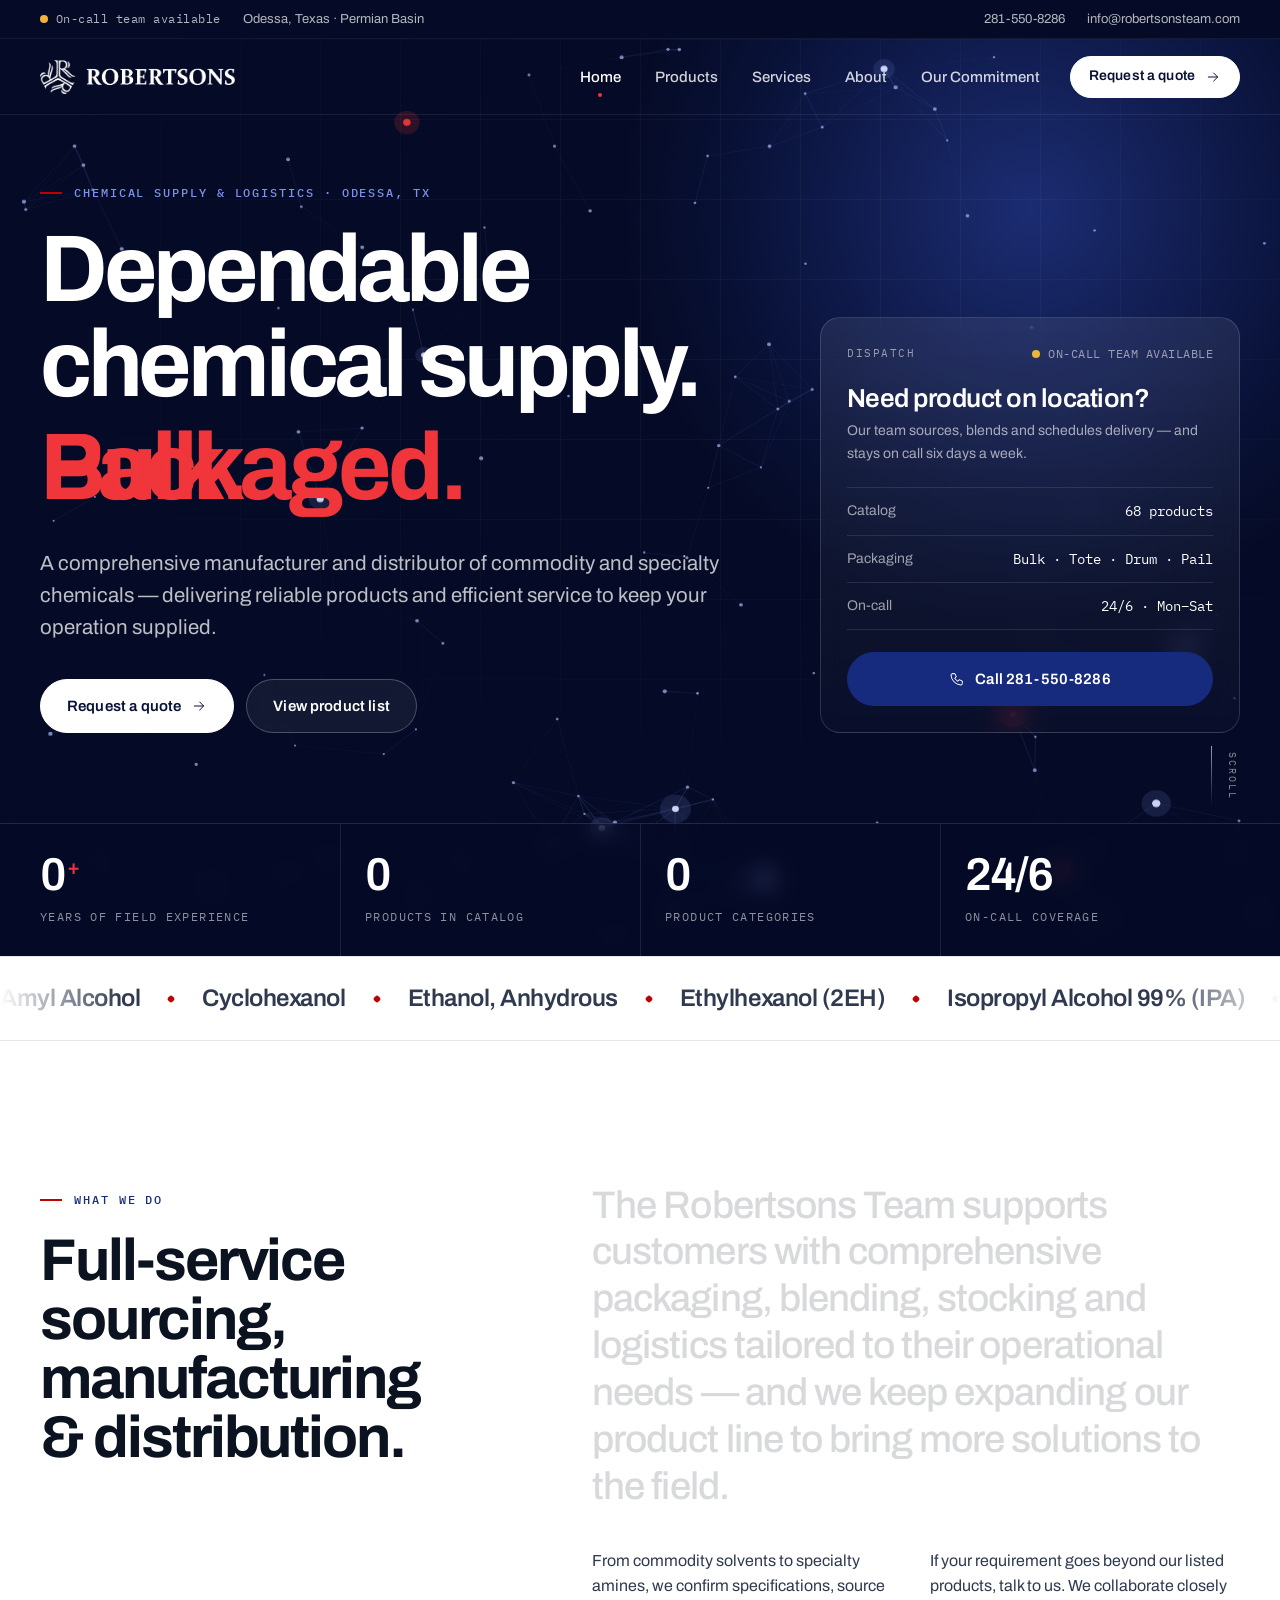
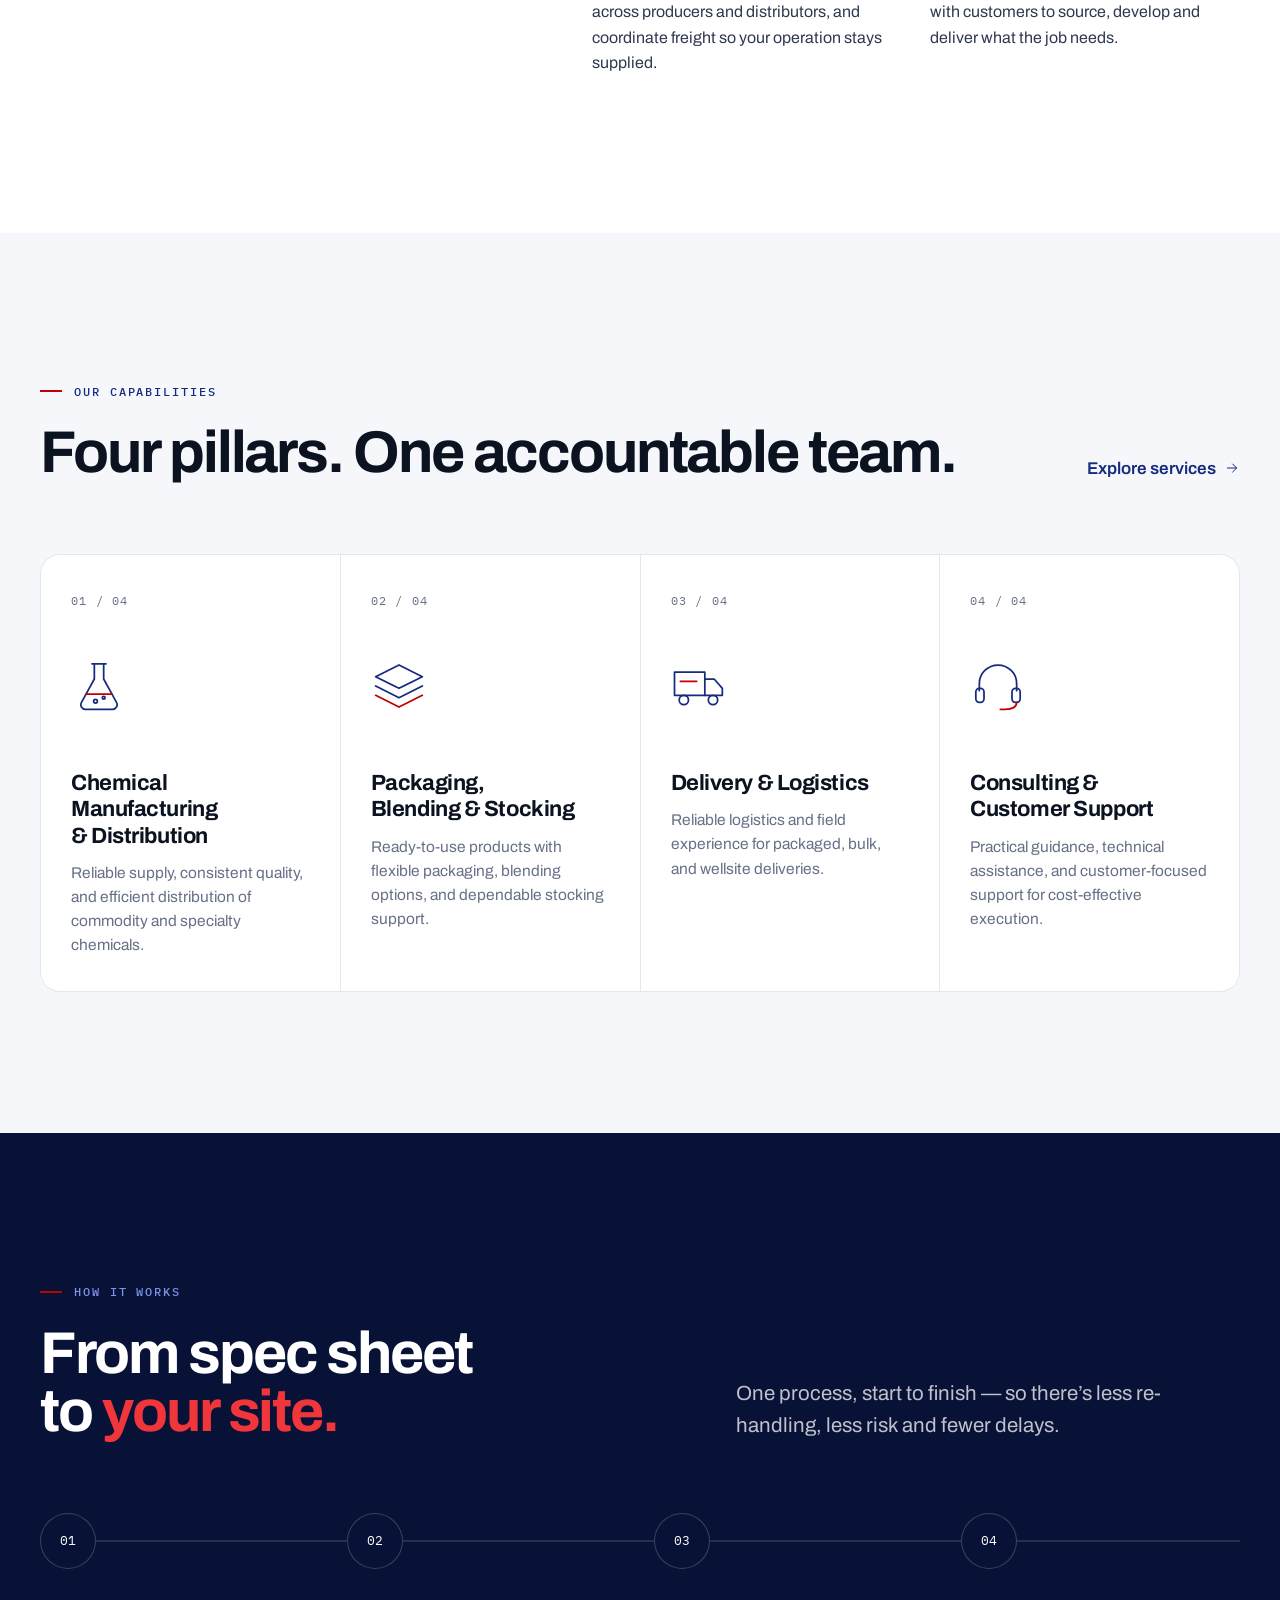
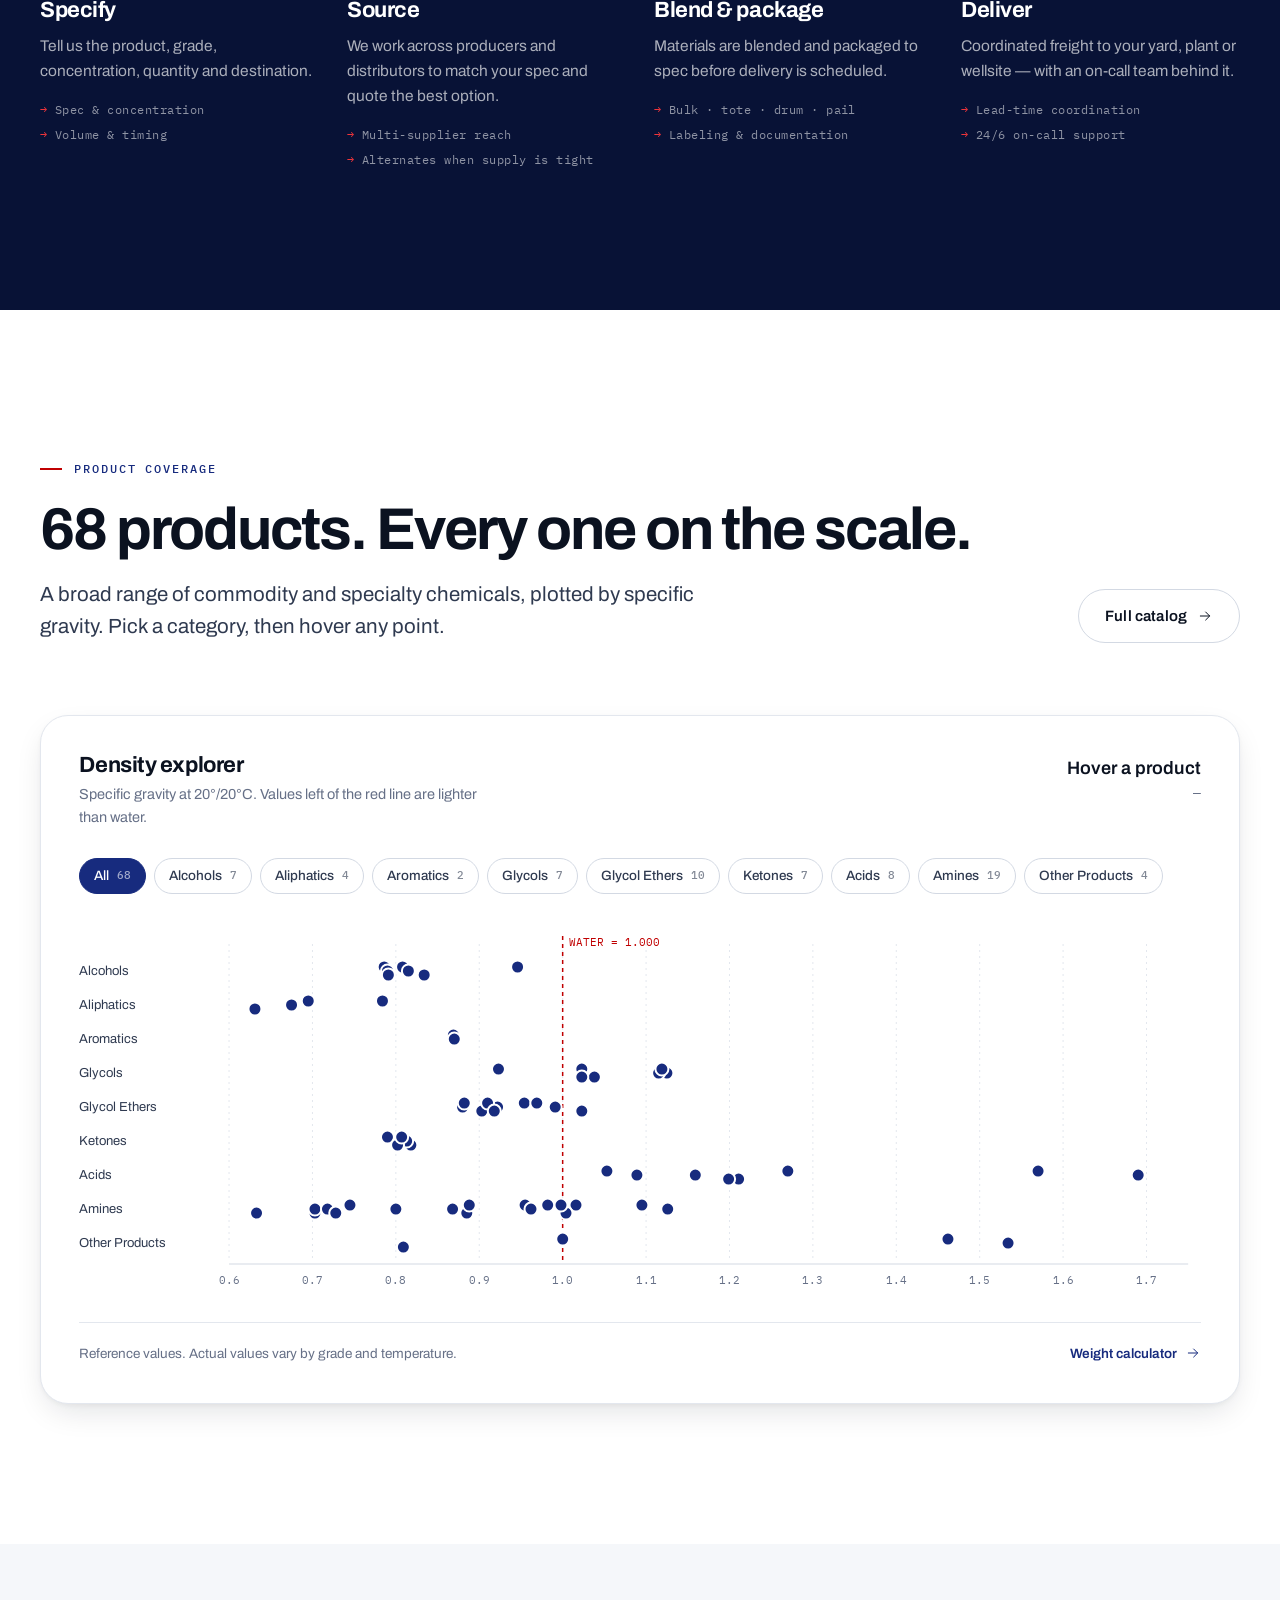
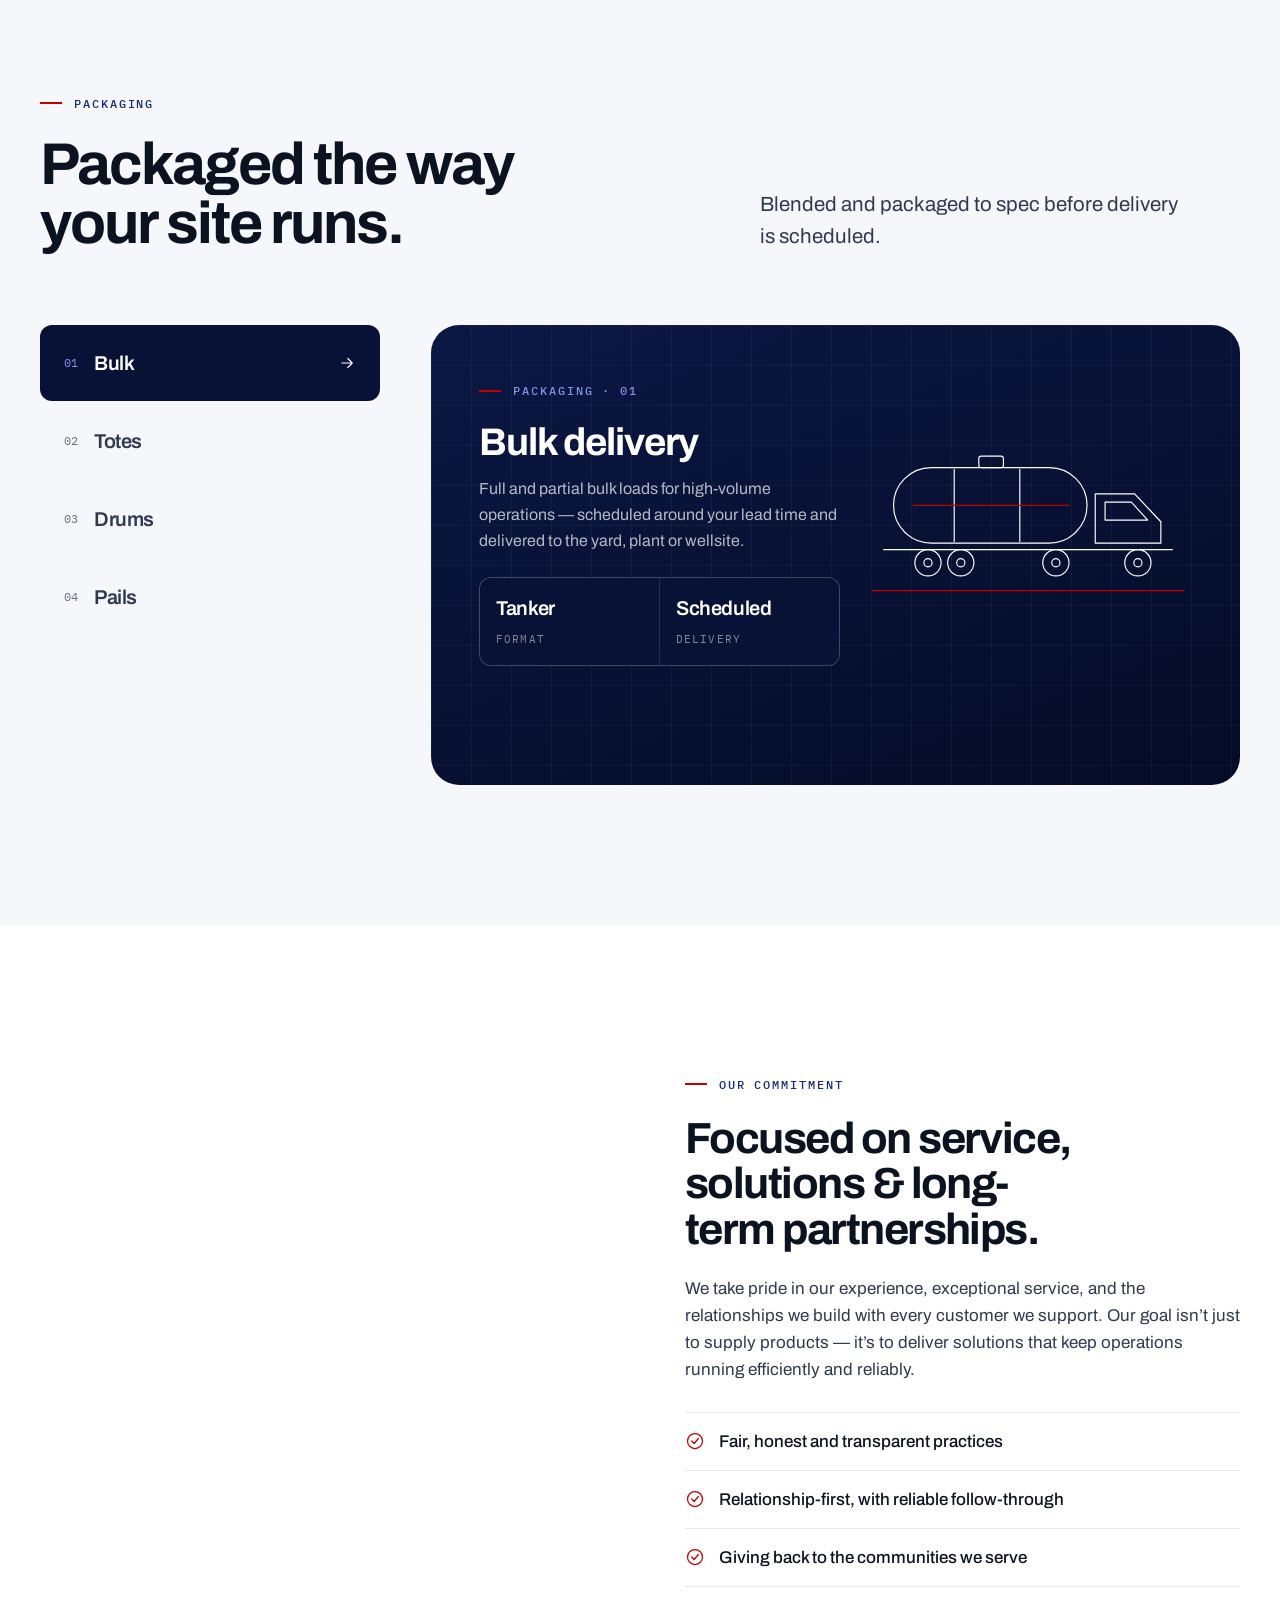
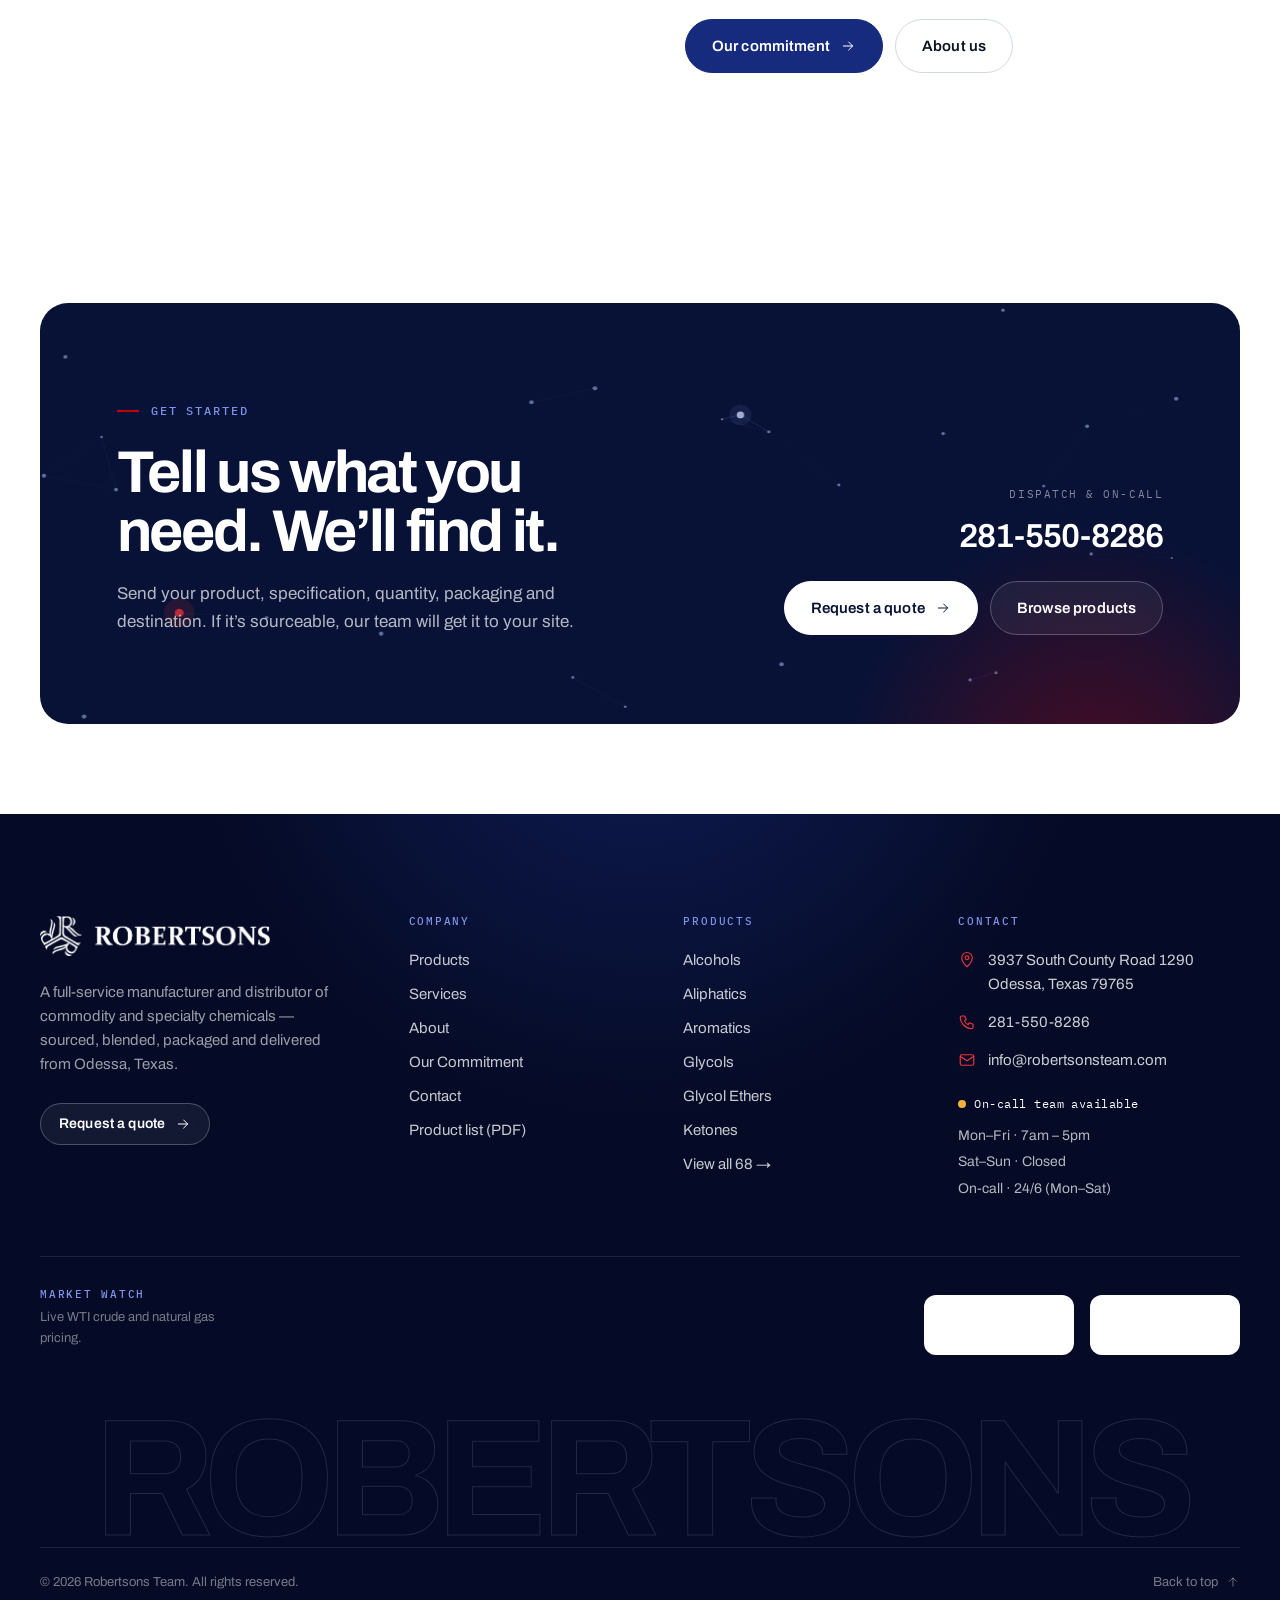
==== index.html @ 8deac12a "Robertsons Team site v2" ====
<!doctype html>
<html lang="en" class="no-js">
<head>
<meta charset="utf-8">
<meta name="viewport" content="width=device-width, initial-scale=1, viewport-fit=cover">
<title>Robertsons Team — Chemical Supply, Blending & Logistics · Odessa, TX</title>
<meta name="description" content="Dependable commodity and specialty chemical supply for the Permian Basin. Bulk, tote, drum and pail — blended, packaged and delivered by Robertsons Team.">
<meta name="theme-color" content="#050B26">
<meta property="og:title" content="Robertsons Team — Chemical Supply, Blending & Logistics · Odessa, TX"><meta property="og:description" content="Dependable commodity and specialty chemical supply for the Permian Basin. Bulk, tote, drum and pail — blended, packaged and delivered by Robertsons Team."><meta property="og:type" content="website">
<link rel="icon" href="assets/img/logo-mark.png">
<link rel="preconnect" href="https://fonts.googleapis.com"><link rel="preconnect" href="https://fonts.gstatic.com" crossorigin><link href="https://fonts.googleapis.com/css2?family=Archivo:wdth,wght@62..125,300..800&family=IBM+Plex+Mono:wght@400;500;600&display=swap" rel="stylesheet">
<link rel="stylesheet" href="assets/css/site.css">
<script>document.documentElement.className="js";setTimeout(function(){document.documentElement.classList.add("is-ready")},2500);</script>
</head><body>
<a class="skip" href="#main">Skip to content</a>
<div class="progress" aria-hidden="true"></div>
<div class="veil" aria-hidden="true"></div>
<div class="utility"><div class="wrap">
  <div class="u-left"><span class="status" data-status><span class="dot"></span><span class="st-text">On-call 24/6 · Mon–Sat</span></span><span class="hide-sm">Odessa, Texas · Permian Basin</span></div>
  <div class="u-right"><a href="tel:+12815508286">281-550-8286</a><a class="hide-sm" href="mailto:info@robertsonsteam.com">info@robertsonsteam.com</a></div>
</div></div>
<header class="header"><div class="wrap">
  <a class="brand" href="index.html" aria-label="Robertsons Team — home">
    <img class="logo-white" src="assets/img/logo-white-h.png" alt="Robertsons" width="194" height="34">
    <img class="logo-color" src="assets/img/logo-h.png" alt="" width="194" height="34">
  </a>
  <nav class="nav" aria-label="Main"><a class="nl" href="index.html" aria-current="page">Home</a><a class="nl" href="products.html">Products</a><a class="nl" href="services.html">Services</a><a class="nl" href="about.html">About</a><a class="nl" href="commitment.html">Our Commitment</a><a class="btn sm" href="contact.html">Request a quote <svg viewBox="0 0 24 24" class="ico arr" aria-hidden="true"><path d="M5 12h14M13 6l6 6-6 6"/></svg></a></nav>
  <button class="burger" type="button" aria-label="Menu" aria-expanded="false" aria-controls="mmenu"><span></span><span></span></button>
</div></header>
<div class="mmenu" id="mmenu" aria-hidden="true">
  <nav aria-label="Mobile"><a href="index.html" style="--i:0"><small>01</small>Home</a><a href="products.html" style="--i:1"><small>02</small>Products</a><a href="services.html" style="--i:2"><small>03</small>Services</a><a href="about.html" style="--i:3"><small>04</small>About</a><a href="commitment.html" style="--i:4"><small>05</small>Our Commitment</a><a href="contact.html" style="--i:5"><small>06</small>Contact</a></nav>
  <div class="m-foot"><span>Call or text dispatch</span><a href="tel:+12815508286">281-550-8286</a><a href="mailto:info@robertsonsteam.com" style="font-size:15px">info@robertsonsteam.com</a></div>
</div>
<main id="main">
<section class="hero">
  <canvas class="molecules" aria-hidden="true"></canvas>
  <div class="wrap hero-inner">
    <div class="hero-grid">
      <div>
        <span class="eyebrow fade-in" style="--d:.05s">Chemical supply &amp; logistics · Odessa, TX</span>
        <h1 class="display"><span class="line"><span style="--i:0">Dependable</span></span><span class="line"><span style="--i:1">chemical supply.</span></span><span class="line"><span style="--i:2"><span class="rotator" aria-hidden="true"><span class="accent">Bulk.</span><span class="accent">Packaged.</span><span class="accent">Blended.</span><span class="accent">Delivered.</span></span><span class="sr-only">Bulk, packaged, blended, delivered.</span></span></span></h1>
        <p class="lead fade-in" style="--d:.6s">A comprehensive manufacturer and distributor of commodity and specialty chemicals — delivering reliable products and efficient service to keep your operation supplied.</p>
        <div class="btn-row fade-in" style="--d:.75s"><a class="btn light" href="contact.html">Request a quote <svg viewBox="0 0 24 24" class="ico arr" aria-hidden="true"><path d="M5 12h14M13 6l6 6-6 6"/></svg></a><a class="btn glass" href="products.html">View product list</a></div>
      </div>
      <aside class="hero-card fade-in" style="--d:.95s" aria-label="Dispatch status">
        <div class="hc-top"><span>Dispatch</span><span class="status" data-status><span class="dot"></span><span class="st-text">Checking…</span></span></div>
        <div class="hc-big">Need product on location?</div>
        <div class="hc-sub">Our team sources, blends and schedules delivery — and stays on call six days a week.</div>
        <div class="hc-rows">
          <div><span>Catalog</span><span>68 products</span></div>
          <div><span>Packaging</span><span>Bulk · Tote · Drum · Pail</span></div>
          <div><span>On-call</span><span>24/6 · Mon–Sat</span></div>
        </div>
        <a class="btn" href="tel:+12815508286"><svg viewBox="0 0 24 24" class="ico arr" aria-hidden="true"><path d="M5 4h4l2 5-2.5 1.5a11 11 0 0 0 5 5L15 13l5 2v4a2 2 0 0 1-2 2A16 16 0 0 1 3 6a2 2 0 0 1 2-2"/></svg> Call 281-550-8286</a>
      </aside>
    </div>
  </div>
  <div class="scroll-cue" aria-hidden="true">SCROLL</div>
  <div class="hero-stats"><div class="wrap">
    <div class="stat fade-in" style="--d:1.05s"><div class="num"><span data-count="30">0</span><sup>+</sup></div><div class="lbl">Years of field experience</div></div>
    <div class="stat fade-in" style="--d:1.12s"><div class="num"><span data-count="68">0</span></div><div class="lbl">Products in catalog</div></div>
    <div class="stat fade-in" style="--d:1.19s"><div class="num"><span data-count="9">0</span></div><div class="lbl">Product categories</div></div>
    <div class="stat fade-in" style="--d:1.26s"><div class="num">24/6</div><div class="lbl">On-call coverage</div></div>
  </div></div>
</section>

<div class="marquee" aria-hidden="true"><div class="marquee-track"><span>Amyl Alcohol</span><span>Cyclohexanol</span><span>Ethanol, Anhydrous</span><span>Ethylhexanol (2EH)</span><span>Isopropyl Alcohol 99% (IPA)</span><span>Methanol</span><span>Methyl Amyl Alcohol</span><span>Heptane</span><span>Hexane</span><span>Pentane</span><span>Solvent 142</span><span>Toluene</span><span>Xylene</span><span>Diethylene Glycol</span><span>Dipropylene Glycol</span><span>Ethylene Glycol</span><span>Hexylene Glycol</span><span>Propylene Glycol</span><span>Triethylene Glycol</span><span>Tripropylene Glycol</span><span>Glycol Ether DB</span><span>Glycol Ether DE</span><span>Glycol Ether DM</span><span>Glycol Ether DP</span><span>Glycol Ether DPP</span><span>Glycol Ether EB</span><span>Glycol Ether EP</span><span>Glycol Ether PB</span><span>Glycol Ether PM</span><span>Glycol Ether PP</span><span>Acetone</span><span>Diisobutyl Ketone</span><span>Methyl Amyl Ketone</span><span>Methyl Ethyl Ketone (MEK)</span><span>Methyl Isobutyl Ketone (MIBK)</span><span>Methyl Isoamyl Ketone</span><span>Methyl Propyl Ketone</span><span>Acetic Acid Glacial 99.8%</span><span>Boric Acid 99.8%</span><span>Formic Acid 90%</span><span>Glycolic Acid 70%</span><span>Hydrochloric Acid 31.5%</span><span>Lactic Acid 88%</span><span>Phosphoric Acid 75%</span><span>Phosphoric Acid 85%</span><span>Butyl Amine</span><span>Cyclohexylamine</span><span>Dibutyl Amine</span><span>Diethanolamine</span><span>Diethyl Amine</span><span>Diethylethanolamine</span><span>Diethylene Triamine</span><span>Diisopropyl Amine</span><span>Diisopropanolamine</span><span>Dimethylethanolamine</span><span>Ethyl Amine (70%)</span><span>Isopropyl Amine</span><span>Monoethanolamine</span><span>Monoisopropanolamine</span><span>Morpholine</span><span>Tetraethylene Pentamine</span><span>Triethanolamine, 99%</span><span>Triethyl Amine</span><span>Triethylene Tetramine</span><span>Caustic Potash Liquid</span><span>Caustic Soda Liquid</span><span>Mineral Oil</span><span>Amyl Alcohol</span><span>Cyclohexanol</span><span>Ethanol, Anhydrous</span><span>Ethylhexanol (2EH)</span><span>Isopropyl Alcohol 99% (IPA)</span><span>Methanol</span><span>Methyl Amyl Alcohol</span><span>Heptane</span><span>Hexane</span><span>Pentane</span><span>Solvent 142</span><span>Toluene</span><span>Xylene</span><span>Diethylene Glycol</span><span>Dipropylene Glycol</span><span>Ethylene Glycol</span><span>Hexylene Glycol</span><span>Propylene Glycol</span><span>Triethylene Glycol</span><span>Tripropylene Glycol</span><span>Glycol Ether DB</span><span>Glycol Ether DE</span><span>Glycol Ether DM</span><span>Glycol Ether DP</span><span>Glycol Ether DPP</span><span>Glycol Ether EB</span><span>Glycol Ether EP</span><span>Glycol Ether PB</span><span>Glycol Ether PM</span><span>Glycol Ether PP</span><span>Acetone</span><span>Diisobutyl Ketone</span><span>Methyl Amyl Ketone</span><span>Methyl Ethyl Ketone (MEK)</span><span>Methyl Isobutyl Ketone (MIBK)</span><span>Methyl Isoamyl Ketone</span><span>Methyl Propyl Ketone</span><span>Acetic Acid Glacial 99.8%</span><span>Boric Acid 99.8%</span><span>Formic Acid 90%</span><span>Glycolic Acid 70%</span><span>Hydrochloric Acid 31.5%</span><span>Lactic Acid 88%</span><span>Phosphoric Acid 75%</span><span>Phosphoric Acid 85%</span><span>Butyl Amine</span><span>Cyclohexylamine</span><span>Dibutyl Amine</span><span>Diethanolamine</span><span>Diethyl Amine</span><span>Diethylethanolamine</span><span>Diethylene Triamine</span><span>Diisopropyl Amine</span><span>Diisopropanolamine</span><span>Dimethylethanolamine</span><span>Ethyl Amine (70%)</span><span>Isopropyl Amine</span><span>Monoethanolamine</span><span>Monoisopropanolamine</span><span>Morpholine</span><span>Tetraethylene Pentamine</span><span>Triethanolamine, 99%</span><span>Triethyl Amine</span><span>Triethylene Tetramine</span><span>Caustic Potash Liquid</span><span>Caustic Soda Liquid</span><span>Mineral Oil</span></div></div>

<section class="section"><div class="wrap">
  <div class="intro">
    <div><span class="eyebrow" data-reveal>What we do</span><h2 class="h2" data-reveal style="--i:1">Full-service sourcing, manufacturing &amp; distribution.</h2></div>
    <div>
      <p class="big scrub">The Robertsons Team supports customers with comprehensive <em>packaging, blending, stocking and logistics</em> tailored to their operational needs — and we keep expanding our product line to bring more solutions to the field.</p>
      <div class="sub" data-reveal>
        <p>From commodity solvents to specialty amines, we confirm specifications, source across producers and distributors, and coordinate freight so your operation stays supplied.</p>
        <p>If your requirement goes beyond our listed products, talk to us. We collaborate closely with customers to source, develop and deliver what the job needs.</p>
      </div>
    </div>
  </div>
</div></section>

<section class="section bg-paper"><div class="wrap">
  <div class="section-head"><div><span class="eyebrow" data-reveal>Our capabilities</span><h2 class="h2" data-reveal style="--i:1">Four pillars. One accountable team.</h2></div>
    <a class="link-arrow" href="services.html" data-reveal>Explore services <svg viewBox="0 0 24 24" class="ico" aria-hidden="true"><path d="M5 12h14M13 6l6 6-6 6"/></svg></a></div>
  <div class="pillars"><article class="pillar" data-reveal style="--i:0"><span class="p-num">01 / 04</span><svg viewBox="0 0 48 48" class="ico p-ico" aria-hidden="true"><path d="M18 5h12M20 5v13L9 38a4 4 0 0 0 3.5 6h23a4 4 0 0 0 3.5-6L28 18V5"/><path class="r" d="M13 31h22"/><circle cx="21" cy="37" r="1.6"/><circle cx="28" cy="34" r="1.2"/></svg><h3>Chemical Manufacturing &amp; Distribution</h3><p>Reliable supply, consistent quality, and efficient distribution of commodity and specialty chemicals.</p></article><article class="pillar" data-reveal style="--i:1"><span class="p-num">02 / 04</span><svg viewBox="0 0 48 48" class="ico p-ico" aria-hidden="true"><path d="M24 6 4 16l20 10 20-10z"/><path d="m4 24 20 10 20-10"/><path class="r" d="m4 32 20 10 20-10"/></svg><h3>Packaging, Blending &amp; Stocking</h3><p>Ready-to-use products with flexible packaging, blending options, and dependable stocking support.</p></article><article class="pillar" data-reveal style="--i:2"><span class="p-num">03 / 04</span><svg viewBox="0 0 48 48" class="ico p-ico" aria-hidden="true"><path d="M3 12h26v20H3z"/><path d="M29 18h8l7 8v6H29"/><circle cx="11" cy="36" r="4"/><circle cx="36" cy="36" r="4"/><path class="r" d="M8 20h14"/></svg><h3>Delivery &amp; Logistics</h3><p>Reliable logistics and field experience for packaged, bulk, and wellsite deliveries.</p></article><article class="pillar" data-reveal style="--i:3"><span class="p-num">04 / 04</span><svg viewBox="0 0 48 48" class="ico p-ico" aria-hidden="true"><path d="M8 28v-6a16 16 0 0 1 32 0v6"/><rect x="5" y="26" width="7" height="12" rx="3"/><rect x="36" y="26" width="7" height="12" rx="3"/><path class="r" d="M40 38c0 4-4 6-10 6h-4"/></svg><h3>Consulting &amp; Customer Support</h3><p>Practical guidance, technical assistance, and customer-focused support for cost-effective execution.</p></article></div>
</div></section>

<section class="section bg-navy" style="overflow:hidden"><div class="wrap">
  <div class="section-head"><div><span class="eyebrow" data-reveal>How it works</span><h2 class="h2" data-reveal style="--i:1">From spec sheet to <span class="accent">your site.</span></h2></div>
    <p class="lead" data-reveal style="max-width:42ch">One process, start to finish — so there’s less re-handling, less risk and fewer delays.</p></div>
  <div class="process"><div class="step" data-reveal style="--i:0"><div class="s-dot">01</div><h3>Specify</h3><p>Tell us the product, grade, concentration, quantity and destination.</p><ul><li>Spec &amp; concentration</li><li>Volume &amp; timing</li></ul></div><div class="step" data-reveal style="--i:1"><div class="s-dot">02</div><h3>Source</h3><p>We work across producers and distributors to match your spec and quote the best option.</p><ul><li>Multi-supplier reach</li><li>Alternates when supply is tight</li></ul></div><div class="step" data-reveal style="--i:2"><div class="s-dot">03</div><h3>Blend &amp; package</h3><p>Materials are blended and packaged to spec before delivery is scheduled.</p><ul><li>Bulk · tote · drum · pail</li><li>Labeling &amp; documentation</li></ul></div><div class="step" data-reveal style="--i:3"><div class="s-dot">04</div><h3>Deliver</h3><p>Coordinated freight to your yard, plant or wellsite — with an on-call team behind it.</p><ul><li>Lead-time coordination</li><li>24/6 on-call support</li></ul></div></div>
</div></section>

<section class="section"><div class="wrap">
  <div class="section-head"><div><span class="eyebrow" data-reveal>Product coverage</span><h2 class="h2" data-reveal style="--i:1">68 products. Every one on the scale.</h2>
    <p class="lead" data-reveal style="--i:2">A broad range of commodity and specialty chemicals, plotted by specific gravity. Pick a category, then hover any point.</p></div>
    <a class="btn ghost" href="products.html" data-reveal>Full catalog <svg viewBox="0 0 24 24" class="ico arr" aria-hidden="true"><path d="M5 12h14M13 6l6 6-6 6"/></svg></a></div>
  <div class="explorer" id="explorer" data-reveal="scale">
    <div class="explorer-top">
      <div><h3>Density explorer</h3><p>Specific gravity at 20°/20°C. Values left of the red line are lighter than water.</p></div>
      <div class="readout" aria-live="polite"><div class="ro-name">Hover a product</div><div class="ro-vals">—</div></div>
    </div>
    <div class="chips" role="group" aria-label="Filter by category"></div>
    <div class="strip-wrap"><div class="tip" role="status"></div></div>
    <div class="explorer-foot"><span>Reference values. Actual values vary by grade and temperature.</span><a class="link-arrow" href="products.html">Weight calculator <svg viewBox="0 0 24 24" class="ico" aria-hidden="true"><path d="M5 12h14M13 6l6 6-6 6"/></svg></a></div>
  </div>
</div></section>

<section class="section bg-paper"><div class="wrap">
  <div class="section-head"><div><span class="eyebrow" data-reveal>Packaging</span><h2 class="h2" data-reveal style="--i:1">Packaged the way your site runs.</h2></div>
    <p class="lead" data-reveal style="max-width:40ch">Blended and packaged to spec before delivery is scheduled.</p></div>
  <div class="pack" data-tabs><div class="pack-tabs" role="tablist" aria-label="Packaging options" aria-orientation="vertical"><button class="pack-tab" role="tab" id="t-bulk" aria-controls="p-bulk" aria-selected="true" tabindex="0"><span class="pt-n">01</span><span class="pt-t">Bulk</span><svg viewBox="0 0 24 24" class="ico pt-a" aria-hidden="true"><path d="M5 12h14M13 6l6 6-6 6"/></svg></button><button class="pack-tab" role="tab" id="t-tote" aria-controls="p-tote" aria-selected="false" tabindex="-1"><span class="pt-n">02</span><span class="pt-t">Totes</span><svg viewBox="0 0 24 24" class="ico pt-a" aria-hidden="true"><path d="M5 12h14M13 6l6 6-6 6"/></svg></button><button class="pack-tab" role="tab" id="t-drum" aria-controls="p-drum" aria-selected="false" tabindex="-1"><span class="pt-n">03</span><span class="pt-t">Drums</span><svg viewBox="0 0 24 24" class="ico pt-a" aria-hidden="true"><path d="M5 12h14M13 6l6 6-6 6"/></svg></button><button class="pack-tab" role="tab" id="t-pail" aria-controls="p-pail" aria-selected="false" tabindex="-1"><span class="pt-n">04</span><span class="pt-t">Pails</span><svg viewBox="0 0 24 24" class="ico pt-a" aria-hidden="true"><path d="M5 12h14M13 6l6 6-6 6"/></svg></button></div><div class="pack-panels" data-reveal="fade"><div class="pack-panel on" role="tabpanel" id="p-bulk" aria-labelledby="t-bulk"><div><span class="eyebrow">Packaging · 01</span><h3>Bulk delivery</h3><p>Full and partial bulk loads for high-volume operations — scheduled around your lead time and delivered to the yard, plant or wellsite.</p><div class="pack-specs"><div><b>Tanker</b><span>Format</span></div><div><b>Scheduled</b><span>Delivery</span></div></div></div><div class="pp-art"><svg viewBox="0 0 400 230" class="ico draw" aria-hidden="true">
<rect x="36" y="52" width="236" height="92" rx="46"/><path d="M110 54v88M190 54v88"/>
<rect x="140" y="38" width="30" height="14" rx="3"/><path class="r" d="M60 98h190"/>
<path d="M282 144V84h48l32 34v26z"/><path d="M294 94h32l20 22h-52z"/>
<path d="M24 152h352"/><circle cx="78" cy="168" r="16"/><circle cx="118" cy="168" r="16"/><circle cx="234" cy="168" r="16"/><circle cx="334" cy="168" r="16"/>
<circle cx="78" cy="168" r="5"/><circle cx="118" cy="168" r="5"/><circle cx="234" cy="168" r="5"/><circle cx="334" cy="168" r="5"/>
<path class="r" d="M10 202h380" stroke-dasharray="6 8"/></svg></div></div><div class="pack-panel" role="tabpanel" id="p-tote" aria-labelledby="t-tote"><div><span class="eyebrow">Packaging · 02</span><h3>IBC totes</h3><p>Intermediate bulk containers blended and filled to spec, labeled and documented, ready to stage on location.</p><div class="pack-specs"><div><b>275 / 330</b><span>Gallons (standard)</span></div><div><b>Labeled</b><span>&amp; documented</span></div></div></div><div class="pp-art"><svg viewBox="0 0 400 300" class="ico draw" aria-hidden="true">
<rect x="102" y="50" width="196" height="182" rx="16"/>
<rect x="88" y="40" width="224" height="200" rx="6"/>
<path d="M144 40v200M200 40v200M256 40v200M88 90h224M88 140h224M88 190h224"/>
<rect class="r" x="185" y="22" width="30" height="18" rx="3"/>
<path class="r" d="M108 120h184" stroke-dasharray="5 6"/>
<path d="M190 240v12h20v-12"/><rect x="76" y="252" width="248" height="16" rx="2"/>
<path d="M90 268v14h22v-14M189 268v14h22v-14M288 268v14h22v-14"/></svg></div></div><div class="pack-panel" role="tabpanel" id="p-drum" aria-labelledby="t-drum"><div><span class="eyebrow">Packaging · 03</span><h3>Drums</h3><p>Steel and poly drums for smaller volumes, specialty products and controlled dosing programs.</p><div class="pack-specs"><div><b>55</b><span>Gallons (standard)</span></div><div><b>Stocked</b><span>Ready to ship</span></div></div></div><div class="pp-art"><svg viewBox="0 0 400 300" class="ico draw" aria-hidden="true">
<ellipse cx="200" cy="48" rx="92" ry="20"/><path d="M108 48v204M292 48v204"/>
<path d="M108 252a92 20 0 0 0 184 0"/><path d="M108 116a92 20 0 0 0 184 0M108 186a92 20 0 0 0 184 0"/>
<ellipse class="r" cx="244" cy="46" rx="11" ry="3.5"/><ellipse cx="160" cy="48" rx="7" ry="2.5"/>
<rect x="150" y="140" width="100" height="34" rx="4"/><path class="r" d="M164 157h72"/></svg></div></div><div class="pack-panel" role="tabpanel" id="p-pail" aria-labelledby="t-pail"><div><span class="eyebrow">Packaging · 04</span><h3>Pails</h3><p>Pails for additives, samples, trials and the hard-to-reach jobs where every gallon counts.</p><div class="pack-specs"><div><b>5</b><span>Gallons (standard)</span></div><div><b>Small-lot</b><span>Friendly</span></div></div></div><div class="pp-art"><svg viewBox="0 0 400 300" class="ico draw" aria-hidden="true">
<path class="r" d="M124 92C116 6 284 6 276 92"/>
<ellipse cx="200" cy="80" rx="76" ry="15"/><ellipse cx="200" cy="90" rx="70" ry="13"/>
<path d="M130 90l20 166h100l20-166"/><path d="M135 128q65 18 130 0M140 168q60 16 120 0"/>
<path d="M150 256a50 10 0 0 0 100 0"/><rect x="168" y="190" width="64" height="32" rx="4"/></svg></div></div></div></div>
</div></section>

<section class="section"><div class="wrap">
  <div class="feature">
    <div class="f-art" data-wipe><span class="tag">Our commitment</span><span class="tag tag-r">Since day one</span><svg viewBox="0 0 400 400" class="ico draw" aria-hidden="true">
<circle cx="150" cy="200" r="110"/><circle cx="250" cy="200" r="110"/>
<path class="r" d="M200 108a110 110 0 0 1 0 184a110 110 0 0 1 0-184z"/>
<g style="font:500 11px var(--f-mono);letter-spacing:.14em;fill:currentColor;stroke:none">
<text x="110" y="205" text-anchor="middle" opacity=".7">CUSTOMERS</text><text x="290" y="205" text-anchor="middle" opacity=".7">MAKERS</text>
<text x="200" y="205" text-anchor="middle">RT</text></g></svg></div>
    <div>
      <span class="eyebrow" data-reveal>Our commitment</span>
      <h2 data-reveal style="--i:1">Focused on service, solutions &amp; long-term partnerships.</h2>
      <p data-reveal style="--i:2">We take pride in our experience, exceptional service, and the relationships we build with every customer we support. Our goal isn’t just to supply products — it’s to deliver solutions that keep operations running efficiently and reliably.</p>
      <div data-reveal style="--i:3"><ul class="checks"><li><svg viewBox="0 0 24 24" class="ico" aria-hidden="true"><circle cx="12" cy="12" r="9"/><path d="m8 12 3 3 5-6"/></svg>Fair, honest and transparent practices</li><li><svg viewBox="0 0 24 24" class="ico" aria-hidden="true"><circle cx="12" cy="12" r="9"/><path d="m8 12 3 3 5-6"/></svg>Relationship-first, with reliable follow-through</li><li><svg viewBox="0 0 24 24" class="ico" aria-hidden="true"><circle cx="12" cy="12" r="9"/><path d="m8 12 3 3 5-6"/></svg>Giving back to the communities we serve</li></ul></div>
      <div class="btn-row" style="margin-top:32px;--i:4" data-reveal><a class="btn" href="commitment.html">Our commitment <svg viewBox="0 0 24 24" class="ico arr" aria-hidden="true"><path d="M5 12h14M13 6l6 6-6 6"/></svg></a><a class="btn ghost" href="about.html">About us</a></div>
    </div>
  </div>
</div></section>
<section class="section tight"><div class="wrap">
  <div class="cta" data-reveal="scale">
    <canvas class="molecules" data-density=".6" aria-hidden="true"></canvas>
    <div><span class="eyebrow">Get started</span><h2>Tell us what you need. We’ll find it.</h2><p>Send your product, specification, quantity, packaging and destination. If it’s sourceable, our team will get it to your site.</p></div>
    <div><a class="cta-phone" href="tel:+12815508286"><small>Dispatch &amp; on-call</small>281-550-8286</a>
      <div class="btn-row"><a class="btn light" href="contact.html">Request a quote <svg viewBox="0 0 24 24" class="ico arr" aria-hidden="true"><path d="M5 12h14M13 6l6 6-6 6"/></svg></a><a class="btn glass" href="products.html">Browse products</a></div></div>
  </div>
</div></section>
<style>.flow path{stroke-dasharray:4 8 !important;animation:flow 1.6s linear infinite}@keyframes flow{to{stroke-dashoffset:-24}}@media (prefers-reduced-motion:reduce){.flow path{animation:none}}</style></main>
<footer class="footer">
  <div class="wrap">
    <div class="f-top">
      <div class="f-brand">
        <img src="assets/img/logo-white-h.png" alt="Robertsons" width="229" height="40">
        <p>A full-service manufacturer and distributor of commodity and specialty chemicals — sourced, blended, packaged and delivered from Odessa, Texas.</p>
        <a class="btn glass sm" href="contact.html" style="margin-top:12px">Request a quote <svg viewBox="0 0 24 24" class="ico arr" aria-hidden="true"><path d="M5 12h14M13 6l6 6-6 6"/></svg></a>
      </div>
      <div><h4>Company</h4><ul class="f-links">
        <li><a href="products.html">Products</a></li><li><a href="services.html">Services</a></li><li><a href="about.html">About</a></li><li><a href="commitment.html">Our Commitment</a></li><li><a href="contact.html">Contact</a></li>
        <li><a href="assets/docs/RT_Products.pdf" target="_blank" rel="noopener">Product list (PDF)</a></li></ul></div>
      <div><h4>Products</h4><ul class="f-links"><li><a href="products.html#alcohols">Alcohols</a></li><li><a href="products.html#aliphatics">Aliphatics</a></li><li><a href="products.html#aromatics">Aromatics</a></li><li><a href="products.html#glycols">Glycols</a></li><li><a href="products.html#glycol-ethers">Glycol Ethers</a></li><li><a href="products.html#ketones">Ketones</a></li><li><a href="products.html">View all 68 →</a></li></ul></div>
      <div><h4>Contact</h4>
        <div class="f-contact">
          <div><svg viewBox="0 0 24 24" class="ico" aria-hidden="true"><path d="M12 21s-7-6.2-7-12a7 7 0 0 1 14 0c0 5.8-7 12-7 12z"/><circle cx="12" cy="9" r="2.5"/></svg><span>3937 South County Road 1290<br>Odessa, Texas 79765</span></div>
          <a href="tel:+12815508286"><svg viewBox="0 0 24 24" class="ico" aria-hidden="true"><path d="M5 4h4l2 5-2.5 1.5a11 11 0 0 0 5 5L15 13l5 2v4a2 2 0 0 1-2 2A16 16 0 0 1 3 6a2 2 0 0 1 2-2"/></svg><span>281-550-8286</span></a>
          <a href="mailto:info@robertsonsteam.com"><svg viewBox="0 0 24 24" class="ico" aria-hidden="true"><rect x="3" y="5" width="18" height="14" rx="2"/><path d="m3 7 9 6 9-6"/></svg><span>info@robertsonsteam.com</span></a>
        </div>
        <div class="f-hours">
          <span class="status" data-status><span class="dot"></span><span class="st-text">On-call 24/6</span></span>
          <span>Mon–Fri · 7am – 5pm</span><span>Sat–Sun · Closed</span><span>On-call · 24/6 (Mon–Sat)</span>
        </div>
      </div>
    </div>
    <div class="f-market">
      <div><h4>Market watch</h4><p class="mk-note">Live WTI crude and natural gas pricing.</p></div>
      <div class="f-widgets">
        <div class="f-widget"><script src="https://www.oil-price.net/TABLE2/gen.php?lang=en"></script><noscript>To get the WTI <a href="http://www.oil-price.net/dashboard.php?lang=en#TABLE2">oil price</a>, please enable Javascript.</noscript></div>
        <div class="f-widget"><script src="https://www.oil-price.net/widgets/natural_gas_large/gen.php?lang=en"></script><noscript>To get the <a href="http://www.oil-price.net">natural gas price</a>, please enable Javascript.</noscript></div>
      </div>
    </div>
    <div class="f-big" aria-hidden="true">ROBERTSONS</div>
    <div class="f-bottom"><span>© <span data-year>2026</span> Robertsons Team. All rights reserved.</span><a class="to-top" href="#main">Back to top <svg viewBox="0 0 24 24" class="ico" aria-hidden="true"><path d="M12 19V5M6 11l6-6 6 6"/></svg></a></div>
  </div>
</footer>
<script src="assets/js/data.js"></script>
<script src="assets/js/site.js"></script>

</body>
</html>
---- assets/css/site.css ----
/* =========================================================
   ROBERTSONS TEAM — Design system
   Brand: Navy #172B7E · Red #C00001
   Type: Archivo (display + text) · IBM Plex Mono (data/labels)
   ========================================================= */

:root{
  --navy-950:#050B26;
  --navy-900:#081236;
  --navy-850:#0B1844;
  --navy-800:#0F1F57;
  --navy:#172B7E;
  --navy-500:#2E47B0;
  --navy-300:#7D92E8;
  --navy-100:#E7EBFA;
  --red:#C00001;
  --red-400:#F0353B;
  --ink:#0B1220;
  --ink-2:#2F3a50;
  --muted:#667087;
  --line:#E3E7EE;
  --line-2:#D3D9E3;
  --paper:#F5F7FA;
  --white:#FFFFFF;
  --good:#12805C;
  --warn:#B26B00;

  --f-sans:"Archivo", ui-sans-serif, system-ui, -apple-system, "Segoe UI", Roboto, Arial, sans-serif;
  --f-mono:"IBM Plex Mono", ui-monospace, SFMono-Regular, Menlo, monospace;

  --wrap:1240px;
  --gutter:clamp(16px, 4vw, 40px);
  --r-sm:6px; --r:12px; --r-lg:20px; --r-xl:28px;
  --ease:cubic-bezier(.16,1,.3,1);
  --ease-io:cubic-bezier(.65,0,.35,1);
  --shadow-1:0 1px 2px rgba(11,18,32,.05), 0 2px 8px rgba(11,18,32,.04);
  --shadow-2:0 2px 4px rgba(11,18,32,.04), 0 12px 32px -8px rgba(11,18,32,.14);
  --shadow-3:0 30px 80px -20px rgba(5,11,38,.35);
  --header-h:76px;
}

/* ---------- Base ---------- */
*,*::before,*::after{box-sizing:border-box}
html{-webkit-text-size-adjust:100%;scroll-behavior:smooth}
body{
  margin:0;font-family:var(--f-sans);font-size:17px;line-height:1.6;color:var(--ink);
  background:var(--white);-webkit-font-smoothing:antialiased;text-rendering:optimizeLegibility;
  overflow-x:hidden;
}
img,svg,canvas{display:block;max-width:100%}
a{color:inherit;text-decoration:none}
button,input,select,textarea{font:inherit;color:inherit}
button{cursor:pointer;background:none;border:0;padding:0}
::selection{background:var(--navy);color:#fff}
:focus-visible{outline:2px solid var(--navy-500);outline-offset:3px;border-radius:4px}
.sr-only{position:absolute;width:1px;height:1px;padding:0;margin:-1px;overflow:hidden;clip:rect(0,0,0,0);border:0}
.skip{position:fixed;left:16px;top:-60px;z-index:200;background:var(--ink);color:#fff;padding:10px 16px;border-radius:8px;transition:top .2s}
.skip:focus{top:16px}

.wrap{width:100%;max-width:calc(var(--wrap) + var(--gutter)*2);margin:0 auto;padding:0 var(--gutter)}
.section{padding:clamp(80px,11vw,150px) 0;position:relative}
.section.tight{padding:clamp(56px,7vw,96px) 0}
.bg-paper{background:var(--paper)}
.bg-navy{background:var(--navy-900);color:#fff}

/* ---------- Type ---------- */
h1,h2,h3,h4{margin:0;font-weight:700;letter-spacing:-.025em;line-height:1.05;text-wrap:balance}
p{margin:0 0 1em}
.display{font-size:clamp(44px,7.4vw,108px);line-height:.95;letter-spacing:-.045em;font-weight:700;font-stretch:96%}
.h2{font-size:clamp(34px,4.6vw,64px);letter-spacing:-.035em;line-height:1}
.h3{font-size:clamp(22px,2vw,28px);letter-spacing:-.02em;line-height:1.15}
.lead{font-size:clamp(18px,1.6vw,22px);line-height:1.55;color:var(--ink-2);max-width:60ch;text-wrap:pretty}
.bg-navy .lead,.hero .lead{color:rgba(255,255,255,.74)}
.muted{color:var(--muted)}
.mono{font-family:var(--f-mono)}
.eyebrow{
  display:inline-flex;align-items:center;gap:12px;font-family:var(--f-mono);font-size:12px;font-weight:500;
  letter-spacing:.16em;text-transform:uppercase;color:var(--navy);margin-bottom:22px;
}
.eyebrow::before{content:"";width:22px;height:2px;background:var(--red)}
.bg-navy .eyebrow,.hero .eyebrow,.pack-panel .eyebrow,.cta .eyebrow,.page-hero .eyebrow{color:var(--navy-300)}
.accent{color:var(--red)}
.bg-navy .accent,.hero .accent{color:var(--red-400)}
.outline-text{color:transparent;-webkit-text-stroke:1.5px currentColor}
.hero .outline-text{-webkit-text-stroke:1.5px rgba(255,255,255,.85)}

.section-head{display:grid;grid-template-columns:1fr auto;gap:32px;align-items:end;margin-bottom:clamp(40px,6vw,72px)}
.section-head .lead{margin:20px 0 0}
@media (max-width:820px){.section-head{grid-template-columns:1fr}}

/* ---------- Buttons ---------- */
.btn{
  --bg:var(--navy);--fg:#fff;--bd:var(--navy);
  position:relative;display:inline-flex;align-items:center;justify-content:center;gap:10px;
  height:54px;padding:0 26px;border-radius:999px;background:var(--bg);color:var(--fg);
  border:1px solid var(--bd);font-weight:600;font-size:15px;letter-spacing:.01em;white-space:nowrap;
  overflow:hidden;isolation:isolate;transition:color .35s var(--ease),border-color .35s var(--ease),transform .35s var(--ease);
}
.btn::before{
  content:"";position:absolute;inset:0;z-index:-1;background:var(--hover,var(--red));
  transform:translateY(101%);border-radius:inherit;transition:transform .5s var(--ease);
}
.btn:hover::before{transform:translateY(0)}
.btn:hover{border-color:var(--hover,var(--red));color:var(--hover-fg,#fff)}
.btn .arr{width:16px;height:16px;transition:transform .4s var(--ease)}
.btn:hover .arr{transform:translateX(4px)}
.btn.ghost{--bg:transparent;--fg:var(--ink);--bd:var(--line-2);--hover:var(--ink)}
.btn.light{--bg:#fff;--fg:var(--navy-900);--bd:#fff;--hover:var(--red)}
.btn.glass{--bg:rgba(255,255,255,.06);--fg:#fff;--bd:rgba(255,255,255,.24);--hover:#fff;--hover-fg:var(--navy-900);backdrop-filter:blur(8px)}
.btn.sm{height:42px;padding:0 18px;font-size:14px}
.btn-row{display:flex;flex-wrap:wrap;gap:12px}

.link-arrow{display:inline-flex;align-items:center;gap:8px;font-weight:600;color:var(--navy);position:relative}
.link-arrow::after{content:"";position:absolute;left:0;right:24px;bottom:-3px;height:1.5px;background:currentColor;transform:scaleX(0);transform-origin:right;transition:transform .45s var(--ease)}
.link-arrow:hover::after{transform:scaleX(1);transform-origin:left}
.link-arrow svg{width:16px;height:16px;transition:transform .4s var(--ease)}
.link-arrow:hover svg{transform:translateX(4px)}

/* ---------- Progress bar ---------- */
.progress{position:fixed;left:0;top:0;height:2px;width:100%;z-index:120;transform-origin:0 50%;transform:scaleX(var(--p,0));background:linear-gradient(90deg,var(--red),var(--red-400))}

/* ---------- Utility bar ---------- */
.utility{
  position:relative;z-index:61;background:var(--navy-950);color:rgba(255,255,255,.7);font-size:13px;
  border-bottom:1px solid rgba(255,255,255,.06)
}
.utility .wrap{display:flex;align-items:center;justify-content:space-between;height:38px;gap:16px}
.utility a:hover{color:#fff}
.utility .u-left,.utility .u-right{display:flex;align-items:center;gap:22px}
.status{display:inline-flex;align-items:center;gap:8px;font-family:var(--f-mono);font-size:12px;letter-spacing:.04em}
.status .dot{width:8px;height:8px;border-radius:50%;background:#7a8199;position:relative}
.status[data-state="open"] .dot,.status[data-state="oncall"] .dot{background:#2BD18A}
.status[data-state="oncall"] .dot{background:#F2B33D}
.status[data-state="open"] .dot::after,.status[data-state="oncall"] .dot::after{content:"";position:absolute;inset:-4px;border-radius:50%;border:1.5px solid currentColor;color:inherit;opacity:.0;animation:ping 2s var(--ease) infinite}
.status[data-state="open"] .dot::after{border-color:#2BD18A}
.status[data-state="oncall"] .dot::after{border-color:#F2B33D}
@keyframes ping{0%{transform:scale(.6);opacity:.9}100%{transform:scale(1.8);opacity:0}}
@media (max-width:760px){.utility .hide-sm{display:none}}

/* ---------- Header ---------- */
.header{
  position:sticky;top:0;z-index:60;height:var(--header-h);
  transition:background .4s var(--ease),box-shadow .4s var(--ease),transform .5s var(--ease),border-color .4s;
  border-bottom:1px solid rgba(255,255,255,.08);
  margin-bottom:calc(var(--header-h) * -1);
}
.header .wrap{height:100%;display:flex;align-items:center;justify-content:space-between;gap:24px}
.brand{display:flex;align-items:center;flex-shrink:0;position:relative;height:34px}
.brand img{height:34px;width:auto;transition:opacity .35s}
.brand .logo-color{position:absolute;left:0;top:0;opacity:0}
.header.is-solid{background:rgba(255,255,255,.86);backdrop-filter:saturate(1.6) blur(18px);-webkit-backdrop-filter:saturate(1.6) blur(18px);border-color:var(--line);box-shadow:0 8px 30px -18px rgba(11,18,32,.25)}
.header.is-solid .logo-white{opacity:0}
.header.is-solid .logo-color{opacity:1}
.header.is-hidden{transform:translateY(-100%)}

.nav{display:flex;align-items:center;gap:6px}
.nav a.nl{
  position:relative;padding:10px 14px;font-size:15px;font-weight:500;color:rgba(255,255,255,.82);border-radius:999px;
  transition:color .3s,background .3s
}
.nav a.nl:hover{color:#fff;background:rgba(255,255,255,.08)}
.nav a.nl[aria-current="page"]{color:#fff}
.nav a.nl[aria-current="page"]::after{content:"";position:absolute;left:50%;bottom:2px;width:4px;height:4px;border-radius:50%;background:var(--red-400);transform:translateX(-50%)}
.header.is-solid .nav a.nl{color:var(--ink-2)}
.header.is-solid .nav a.nl:hover{color:var(--ink);background:var(--paper)}
.header.is-solid .nav a.nl[aria-current="page"]{color:var(--navy)}
.nav .btn{margin-left:10px}
.header:not(.is-solid) .nav .btn{--bg:#fff;--fg:var(--navy-900);--bd:#fff}

.burger{display:none;width:46px;height:46px;border-radius:50%;border:1px solid rgba(255,255,255,.25);position:relative;z-index:90}
.burger span{position:absolute;left:14px;right:14px;height:1.5px;background:#fff;transition:transform .45s var(--ease),top .45s var(--ease),background .3s}
.burger span:nth-child(1){top:18px}.burger span:nth-child(2){top:26px}
.header.is-solid .burger{border-color:var(--line-2)}
.header.is-solid .burger span{background:var(--ink)}
body.menu-open .burger span{background:#fff !important}
body.menu-open .burger span:nth-child(1){top:22px;transform:rotate(45deg)}
body.menu-open .burger span:nth-child(2){top:22px;transform:rotate(-45deg)}
body.menu-open .burger{border-color:rgba(255,255,255,.25)}

.mmenu{
  position:fixed;inset:0;z-index:80;background:var(--navy-950);color:#fff;
  padding:calc(var(--header-h) + 40px) var(--gutter) 40px;display:flex;flex-direction:column;justify-content:space-between;
  clip-path:circle(0 at calc(100% - 44px) 56px);transition:clip-path .8s var(--ease-io);visibility:hidden
}
body.menu-open .mmenu{clip-path:circle(150% at calc(100% - 44px) 56px);visibility:visible}
body.menu-open{overflow:hidden}
body.menu-open .header{background:transparent;box-shadow:none;border-color:transparent;backdrop-filter:none}
body.menu-open .header .logo-white{opacity:1}
body.menu-open .header .logo-color{opacity:0}
.mmenu nav a{display:flex;align-items:baseline;gap:16px;font-size:clamp(36px,10vw,56px);font-weight:700;letter-spacing:-.04em;line-height:1.15;
  opacity:0;transform:translateY(30px);transition:opacity .6s var(--ease),transform .6s var(--ease)}
.mmenu nav a small{font-family:var(--f-mono);font-size:12px;color:var(--navy-300);letter-spacing:.1em;font-weight:400}
body.menu-open .mmenu nav a{opacity:1;transform:none;transition-delay:calc(.25s + var(--i)*.06s)}
.mmenu .m-foot{font-size:14px;color:rgba(255,255,255,.6);display:grid;gap:6px}
.mmenu .m-foot a{color:#fff;font-size:18px}
@media (max-width:980px){.nav{display:none}.burger{display:block}}

/* ---------- Hero (home) ---------- */
.hero{
  position:relative;color:#fff;background:var(--navy-950);overflow:hidden;isolation:isolate;
  min-height:min(100svh,1000px);display:flex;flex-direction:column;justify-content:flex-end;
  padding:calc(var(--header-h) + 60px) 0 0;
}
.hero canvas.molecules{position:absolute;inset:0;width:100%;height:100%;z-index:-1}
.hero::before{ /* glow */
  content:"";position:absolute;z-index:-2;width:1100px;height:1100px;right:-300px;top:-380px;border-radius:50%;
  background:radial-gradient(closest-side,rgba(46,71,176,.55),rgba(23,43,126,.18) 55%,transparent 75%);
  animation:drift 18s ease-in-out infinite alternate
}
.hero::after{ /* grid + vignette */
  content:"";position:absolute;inset:0;z-index:-1;pointer-events:none;
  background-image:linear-gradient(rgba(255,255,255,.035) 1px,transparent 1px),linear-gradient(90deg,rgba(255,255,255,.035) 1px,transparent 1px);
  background-size:80px 80px;mask-image:radial-gradient(ellipse 80% 70% at 60% 30%,#000 30%,transparent 80%);
  -webkit-mask-image:radial-gradient(ellipse 80% 70% at 60% 30%,#000 30%,transparent 80%);
}
@keyframes drift{to{transform:translate(-120px,80px) scale(1.1)}}
.hero-inner{position:relative;padding-bottom:clamp(48px,7vw,90px)}
.hero h1{max-width:13ch}
.hero h1 .line{display:block;overflow:hidden;padding-bottom:.06em}
.hero h1 .line > span{display:inline-block;transform:translateY(105%);transition:transform 1.2s var(--ease);transition-delay:calc(var(--i)*.09s + .15s)}
.is-loaded .hero h1 .line > span{transform:none}
.hero .lead{margin:28px 0 36px}
.fade-in{opacity:0;transform:translateY(16px);transition:opacity 1s var(--ease),transform 1s var(--ease);transition-delay:var(--d,.6s)}
.is-loaded .fade-in{opacity:1;transform:none}

.rotator{display:grid;height:1.16em;line-height:1.1;overflow:hidden;margin-bottom:-.12em}
.rotator > span{grid-area:1/1;transform:translateY(115%);opacity:0;transition:transform .8s var(--ease),opacity .8s var(--ease)}
.rotator > span.on{transform:none;opacity:1}
.rotator > span.off{transform:translateY(-115%);opacity:0}

.hero-grid{display:grid;grid-template-columns:1.5fr 1fr;gap:48px;align-items:end}
.hero-card{
  border:1px solid rgba(255,255,255,.14);background:linear-gradient(180deg,rgba(255,255,255,.08),rgba(255,255,255,.02));
  backdrop-filter:blur(14px);-webkit-backdrop-filter:blur(14px);border-radius:var(--r-lg);padding:26px;max-width:420px;justify-self:end;width:100%
}
.hero-card .hc-top{display:flex;justify-content:space-between;align-items:center;margin-bottom:20px;font-family:var(--f-mono);font-size:11px;letter-spacing:.14em;text-transform:uppercase;color:rgba(255,255,255,.55)}
.hero-card .hc-big{font-size:26px;font-weight:600;letter-spacing:-.02em;line-height:1.2;margin-bottom:6px}
.hero-card .hc-sub{color:rgba(255,255,255,.62);font-size:14px;margin-bottom:22px}
.hero-card .hc-rows{display:grid;gap:0;border-top:1px solid rgba(255,255,255,.1)}
.hero-card .hc-rows div{display:flex;justify-content:space-between;padding:12px 0;border-bottom:1px solid rgba(255,255,255,.1);font-size:14px}
.hero-card .hc-rows span:last-child{font-family:var(--f-mono);color:#fff}
.hero-card .hc-rows span:first-child{color:rgba(255,255,255,.6)}
.hero-card .btn{width:100%;margin-top:22px}
@media (max-width:980px){.hero-grid{grid-template-columns:1fr}.hero-card{justify-self:start}}

.hero-stats{position:relative;border-top:1px solid rgba(255,255,255,.12);background:rgba(5,11,38,.5);backdrop-filter:blur(10px)}
.hero-stats .wrap{display:grid;grid-template-columns:repeat(4,1fr)}
.stat{padding:28px 24px 30px;border-left:1px solid rgba(255,255,255,.1)}
.stat:first-child{border-left:0;padding-left:0}
.stat .num{font-size:clamp(34px,3.6vw,52px);font-weight:600;letter-spacing:-.04em;line-height:1;font-variant-numeric:tabular-nums}
.stat .num sup{font-size:.45em;color:var(--red-400);vertical-align:super;margin-left:2px}
.stat .lbl{margin-top:10px;font-family:var(--f-mono);font-size:11.5px;letter-spacing:.12em;text-transform:uppercase;color:rgba(255,255,255,.55)}
@media (max-width:760px){
  .hero-stats .wrap{grid-template-columns:1fr 1fr}
  .stat{padding:22px 16px}.stat:nth-child(3){border-left:0;padding-left:0}
  .stat:nth-child(n+3){border-top:1px solid rgba(255,255,255,.1)}
}

.scroll-cue{position:absolute;right:var(--gutter);bottom:150px;display:flex;flex-direction:column;align-items:center;gap:12px;font-family:var(--f-mono);font-size:10px;letter-spacing:.2em;color:rgba(255,255,255,.5);writing-mode:vertical-rl}
.scroll-cue::after{content:"";width:1px;height:60px;background:linear-gradient(rgba(255,255,255,.6),transparent);animation:cue 2.2s var(--ease) infinite}
@keyframes cue{0%{transform:scaleY(0);transform-origin:top}50%{transform:scaleY(1);transform-origin:top}51%{transform-origin:bottom}100%{transform:scaleY(0);transform-origin:bottom}}
@media (max-width:980px){.scroll-cue{display:none}}

/* ---------- Page hero (inner pages) ---------- */
.page-hero{position:relative;background:var(--navy-950);color:#fff;overflow:hidden;isolation:isolate;padding:calc(var(--header-h) + clamp(80px,12vw,150px)) 0 clamp(64px,8vw,110px)}
.page-hero canvas.molecules{position:absolute;inset:0;width:100%;height:100%;z-index:-1;opacity:.75}
.page-hero::before{content:"";position:absolute;z-index:-2;width:900px;height:900px;left:-200px;bottom:-500px;border-radius:50%;background:radial-gradient(closest-side,rgba(46,71,176,.5),transparent 72%)}
.page-hero::after{content:"";position:absolute;inset:0;z-index:-1;pointer-events:none;background-image:linear-gradient(rgba(255,255,255,.035) 1px,transparent 1px),linear-gradient(90deg,rgba(255,255,255,.035) 1px,transparent 1px);background-size:80px 80px;mask-image:linear-gradient(180deg,#000,transparent);-webkit-mask-image:linear-gradient(180deg,#000,transparent)}
.page-hero h1{max-width:16ch;font-size:clamp(44px,6.6vw,92px)}
.page-hero h1 .line{display:block;overflow:hidden;padding-bottom:.06em}
.page-hero h1 .line > span{display:inline-block;transform:translateY(105%);transition:transform 1.1s var(--ease);transition-delay:calc(var(--i)*.09s + .1s)}
.is-loaded .page-hero h1 .line > span{transform:none}
.page-hero .lead{margin-top:28px}
.crumbs{font-family:var(--f-mono);font-size:12px;letter-spacing:.12em;text-transform:uppercase;color:rgba(255,255,255,.5);margin-bottom:28px;display:flex;gap:10px}
.crumbs a:hover{color:#fff}
.page-hero .ph-grid{display:grid;grid-template-columns:1.4fr 1fr;gap:48px;align-items:end}
.page-hero .ph-aside{display:grid;gap:0;border-top:1px solid rgba(255,255,255,.14)}
.page-hero .ph-aside div{display:flex;justify-content:space-between;gap:16px;padding:16px 0;border-bottom:1px solid rgba(255,255,255,.14);font-size:15px}
.page-hero .ph-aside span:first-child{color:rgba(255,255,255,.55);font-family:var(--f-mono);font-size:12px;letter-spacing:.1em;text-transform:uppercase;padding-top:2px}
@media (max-width:900px){.page-hero .ph-grid{grid-template-columns:1fr}}

/* ---------- Marquee ---------- */
.marquee{border-block:1px solid var(--line);background:#fff;overflow:hidden;padding:22px 0;position:relative}
.marquee::before,.marquee::after{content:"";position:absolute;top:0;bottom:0;width:120px;z-index:2;pointer-events:none}
.marquee::before{left:0;background:linear-gradient(90deg,#fff,transparent)}
.marquee::after{right:0;background:linear-gradient(-90deg,#fff,transparent)}
.marquee-track{display:flex;width:max-content;animation:marq 70s linear infinite}
.marquee:hover .marquee-track{animation-play-state:paused}
.marquee-track span{display:inline-flex;align-items:center;gap:28px;padding-right:28px;font-size:clamp(18px,2vw,24px);font-weight:600;letter-spacing:-.02em;color:var(--ink-2);white-space:nowrap}
.marquee-track span::after{content:"";width:6px;height:6px;border-radius:2px;background:var(--red);transform:rotate(45deg)}
@keyframes marq{to{transform:translateX(-50%)}}

/* ---------- Intro split ---------- */
.intro{display:grid;grid-template-columns:5fr 7fr;gap:clamp(40px,7vw,120px);align-items:start}
.intro .big{font-size:clamp(26px,3vw,40px);line-height:1.22;letter-spacing:-.025em;font-weight:500;color:var(--ink);text-wrap:pretty}
.intro .big em{font-style:normal;color:var(--navy)}
.intro .sub{margin-top:28px;display:grid;grid-template-columns:1fr 1fr;gap:28px;color:var(--ink-2);font-size:16px}
@media (max-width:900px){.intro{grid-template-columns:1fr}.intro .sub{grid-template-columns:1fr}}

/* word-by-word scroll highlight */
.scrub .w{color:rgba(11,18,32,.16);transition:color .5s}
.scrub .w.lit{color:inherit}
.scrub em .w.lit{color:var(--navy)}

/* ---------- Pillars ---------- */
.pillars{display:grid;grid-template-columns:repeat(4,1fr);gap:1px;background:var(--line);border:1px solid var(--line);border-radius:var(--r-lg);overflow:hidden}
.pillar{
  position:relative;background:#fff;padding:36px 30px 34px;display:flex;flex-direction:column;
  overflow:hidden;isolation:isolate;transition:color .5s var(--ease)
}
.pillar::before{ /* spotlight */
  content:"";position:absolute;inset:0;z-index:-1;opacity:0;transition:opacity .5s;
  background:radial-gradient(420px circle at var(--mx,50%) var(--my,50%),rgba(23,43,126,.10),transparent 60%)
}
.pillar:hover::before{opacity:1}
.pillar::after{content:"";position:absolute;left:0;bottom:0;height:3px;width:100%;background:var(--red);transform:scaleX(0);transform-origin:left;transition:transform .6s var(--ease)}
.pillar:hover::after{transform:scaleX(1)}
.pillar .p-num{font-family:var(--f-mono);font-size:12px;color:var(--muted);letter-spacing:.1em}
.pillar .p-ico{width:56px;height:56px;margin:48px 0 0;color:var(--navy);transition:transform .6s var(--ease)}
.pillar:hover .p-ico{transform:translateY(-6px) rotate(-4deg)}
.pillar h3{font-size:22px;letter-spacing:-.02em;line-height:1.2;margin:56px 0 12px}
.pillar p{color:var(--muted);font-size:15.5px;margin:0;line-height:1.55}
@media (max-width:1060px){.pillars{grid-template-columns:1fr 1fr}}
@media (max-width:600px){.pillars{grid-template-columns:1fr}.pillar{min-height:0}}

/* icon strokes */
.ico{fill:none;stroke:currentColor;stroke-width:1.5;stroke-linecap:round;stroke-linejoin:round}
.ico .r{stroke:var(--red)}
.draw path,.draw line,.draw circle,.draw rect,.draw polyline,.draw ellipse{stroke-dasharray:var(--len,400);stroke-dashoffset:var(--len,400);transition:stroke-dashoffset 1.8s var(--ease)}
.draw.is-in path,.draw.is-in line,.draw.is-in circle,.draw.is-in rect,.draw.is-in polyline,.draw.is-in ellipse{stroke-dashoffset:0}

/* ---------- Density explorer (data viz) ---------- */
.explorer{background:#fff;border:1px solid var(--line);border-radius:var(--r-xl);padding:clamp(20px,3vw,40px);box-shadow:var(--shadow-2)}
.explorer-top{display:flex;flex-wrap:wrap;justify-content:space-between;gap:20px;align-items:flex-start;margin-bottom:28px}
.explorer-top h3{font-size:22px;letter-spacing:-.02em}
.explorer-top p{margin:6px 0 0;color:var(--muted);font-size:14.5px;max-width:52ch}
.readout{min-width:260px;text-align:right}
.readout .ro-name{font-weight:600;font-size:18px;letter-spacing:-.01em;min-height:1.4em}
.readout .ro-vals{font-family:var(--f-mono);font-size:13px;color:var(--muted)}
.chips{display:flex;flex-wrap:wrap;gap:8px}
.chip{
  height:36px;padding:0 14px;border-radius:999px;border:1px solid var(--line-2);background:#fff;font-size:13.5px;font-weight:500;color:var(--ink-2);
  display:inline-flex;align-items:center;gap:8px;transition:background .25s,color .25s,border-color .25s
}
.chip:hover{border-color:var(--ink-2)}
.chip[aria-pressed="true"]{background:var(--navy);border-color:var(--navy);color:#fff}
.chip .ct{font-family:var(--f-mono);font-size:11px;opacity:.6}
.strip-wrap{position:relative;margin-top:30px}
.strip{width:100%;height:auto;overflow:visible}
.strip .axis line{stroke:var(--line-2)}
.strip .axis text{font-family:var(--f-mono);font-size:11px;fill:var(--muted)}
.strip .grid line{stroke:var(--line);stroke-dasharray:2 4}
.strip .dot{fill:var(--navy);stroke:#fff;stroke-width:2;transition:fill .35s,opacity .35s,r .25s;cursor:pointer}
.strip .dot.dim{fill:#C9CFDB;opacity:.75}
.strip .dot.hot{fill:var(--red)}
.strip .ref line{stroke:var(--red);stroke-width:1.5;stroke-dasharray:4 4}
.strip .ref text{font-family:var(--f-mono);font-size:11px;fill:var(--red)}
.tip{
  position:absolute;pointer-events:none;z-index:5;background:var(--ink);color:#fff;border-radius:10px;padding:10px 12px;font-size:13px;line-height:1.35;
  transform:translate(-50%,calc(-100% - 14px));opacity:0;transition:opacity .2s;white-space:nowrap;box-shadow:var(--shadow-2)
}
.tip.on{opacity:1}
.tip b{display:block;font-weight:600}
.tip span{font-family:var(--f-mono);font-size:11.5px;color:rgba(255,255,255,.7)}
.explorer-foot{display:flex;justify-content:space-between;flex-wrap:wrap;gap:16px;margin-top:22px;padding-top:20px;border-top:1px solid var(--line);font-size:13.5px;color:var(--muted)}

/* ---------- Process ---------- */
.process{position:relative;display:grid;grid-template-columns:repeat(4,1fr);gap:28px;--p:0}
.process::before,.process::after{content:"";position:absolute;left:0;right:0;top:27px;height:2px;background:rgba(255,255,255,.12)}
.process::after{background:linear-gradient(90deg,var(--red),var(--red-400));transform-origin:left;transform:scaleX(var(--p))}
.bg-paper .process::before,.section:not(.bg-navy) .process::before{background:var(--line)}
.step{position:relative;z-index:1}
.step .s-dot{width:56px;height:56px;border-radius:50%;display:grid;place-items:center;font-family:var(--f-mono);font-size:13px;background:var(--navy-900);border:1px solid rgba(255,255,255,.2);color:#fff;transition:background .5s,border-color .5s,transform .5s var(--ease)}
.step.on .s-dot{background:var(--red);border-color:var(--red);transform:scale(1.06)}
.section:not(.bg-navy) .step .s-dot{background:#fff;border-color:var(--line-2);color:var(--ink)}
.section:not(.bg-navy) .step.on .s-dot{background:var(--red);border-color:var(--red);color:#fff}
.step h3{font-size:22px;margin:30px 0 12px;letter-spacing:-.02em}
.step p{font-size:15.5px;color:rgba(255,255,255,.66);margin:0}
.section:not(.bg-navy) .step p{color:var(--muted)}
.step ul{margin:16px 0 0;padding:0;list-style:none;display:grid;gap:6px}
.step li{font-family:var(--f-mono);font-size:12px;letter-spacing:.04em;color:rgba(255,255,255,.55)}
.section:not(.bg-navy) .step li{color:var(--muted)}
.step li::before{content:"→ ";color:var(--red-400)}
@media (max-width:900px){
  .process{grid-template-columns:1fr;gap:36px;padding-left:76px}
  .process::before,.process::after{left:27px;right:auto;top:0;bottom:0;width:2px;height:auto}
  .process::after{transform:scaleY(var(--p));transform-origin:top}
  .step .s-dot{position:absolute;left:-76px;top:-4px}
  .step h3{margin-top:0}
}

/* ---------- Packaging tabs ---------- */
.pack{display:grid;grid-template-columns:340px 1fr;gap:clamp(24px,4vw,64px);align-items:stretch}
.pack-tabs{display:flex;flex-direction:column;gap:2px}
.pack-tab{
  text-align:left;padding:22px 24px;border-radius:var(--r);display:grid;grid-template-columns:auto 1fr auto;gap:16px;align-items:center;
  transition:background .3s,color .3s;color:var(--ink-2);position:relative
}
.pack-tab .pt-n{font-family:var(--f-mono);font-size:12px;color:var(--muted)}
.pack-tab .pt-t{font-size:20px;font-weight:600;letter-spacing:-.02em}
.pack-tab .pt-a{width:18px;height:18px;opacity:0;transform:translateX(-8px);transition:all .4s var(--ease)}
.pack-tab:hover{background:var(--paper)}
.pack-tab[aria-selected="true"]{background:var(--navy-900);color:#fff}
.pack-tab[aria-selected="true"] .pt-n{color:var(--navy-300)}
.pack-tab[aria-selected="true"] .pt-a{opacity:1;transform:none}
.pack-panels{position:relative;border-radius:var(--r-xl);background:linear-gradient(160deg,var(--navy-850),var(--navy-950));color:#fff;overflow:hidden;min-height:460px;isolation:isolate}
.pack-panels::before{content:"";position:absolute;inset:0;z-index:-1;background-image:linear-gradient(rgba(255,255,255,.04) 1px,transparent 1px),linear-gradient(90deg,rgba(255,255,255,.04) 1px,transparent 1px);background-size:40px 40px}
.pack-panel{position:absolute;inset:0;display:grid;grid-template-columns:1.1fr 1fr;gap:24px;padding:clamp(28px,4vw,48px);align-items:center;opacity:0;visibility:hidden;transition:opacity .6s var(--ease),visibility .6s}
.pack-panel.on{opacity:1;visibility:visible;position:relative}
.pack-panel .pp-art{color:#fff;width:100%;max-width:420px;justify-self:center}
.pack-panel .pp-art .ico{stroke-width:1.4}
.pack-panel h3{font-size:clamp(28px,3vw,40px);letter-spacing:-.03em;margin-bottom:14px}
.pack-panel p{color:rgba(255,255,255,.7);font-size:16px}
.pack-specs{display:grid;grid-template-columns:1fr 1fr;gap:1px;background:rgba(255,255,255,.12);border:1px solid rgba(255,255,255,.12);border-radius:var(--r);overflow:hidden;margin-top:24px}
.pack-specs div{background:var(--navy-900);padding:14px 16px}
.pack-specs b{display:block;font-size:20px;font-weight:600;letter-spacing:-.02em}
.pack-specs span{font-family:var(--f-mono);font-size:11px;letter-spacing:.1em;text-transform:uppercase;color:rgba(255,255,255,.5)}
@media (max-width:980px){
  .pack{grid-template-columns:1fr}
  .pack-tabs{flex-direction:row;overflow-x:auto;scrollbar-width:none}
  .pack-tab{grid-template-columns:auto auto;flex-shrink:0;padding:14px 18px}
  .pack-tab .pt-a{display:none}
  .pack-tab .pt-t{font-size:16px}
  .pack-panel{grid-template-columns:1fr}
  .pack-panel .pp-art{max-width:280px;order:-1}
}

/* ---------- Feature rows ---------- */
.feature{display:grid;grid-template-columns:1fr 1fr;gap:clamp(40px,7vw,110px);align-items:center}
.feature + .feature{margin-top:clamp(80px,10vw,140px)}
.feature.flip .f-art{order:2}
.f-art{position:relative;aspect-ratio:5/4;border-radius:var(--r-xl);overflow:hidden;background:linear-gradient(150deg,var(--navy-800),var(--navy-950));color:#fff;isolation:isolate;display:grid;place-items:center}
.f-art::before{content:"";position:absolute;inset:0;z-index:-1;background-image:radial-gradient(rgba(255,255,255,.12) 1px,transparent 1.5px);background-size:22px 22px;mask-image:radial-gradient(circle at 50% 50%,#000,transparent 75%);-webkit-mask-image:radial-gradient(circle at 50% 50%,#000,transparent 75%)}
.f-art.light{background:var(--paper);color:var(--navy);border:1px solid var(--line)}
.f-art.light::before{background-image:radial-gradient(rgba(23,43,126,.14) 1px,transparent 1.5px)}
.f-art svg{width:72%;height:auto}
.f-art .tag{position:absolute;left:22px;top:20px;font-family:var(--f-mono);font-size:11px;letter-spacing:.14em;text-transform:uppercase;opacity:.6}
.f-art .tag-r{left:auto;right:22px}
.feature h2{font-size:clamp(30px,3.4vw,48px);letter-spacing:-.035em;margin-bottom:22px}
.feature p{color:var(--ink-2)}
.checks{list-style:none;padding:0;margin:28px 0 0;display:grid;gap:0;border-top:1px solid var(--line)}
.checks li{display:flex;gap:14px;align-items:center;padding:15px 0;border-bottom:1px solid var(--line);font-weight:500}
.checks li svg{width:20px;height:20px;flex-shrink:0;color:var(--red)}
@media (max-width:900px){.feature{grid-template-columns:1fr}.feature.flip .f-art{order:0}}

/* ---------- Sticky story (about) ---------- */
.story{display:grid;grid-template-columns:1fr 1fr;gap:clamp(40px,7vw,110px)}
.story-visual{position:sticky;top:calc(var(--header-h) + 40px);height:calc(100svh - var(--header-h) - 80px);max-height:640px;border-radius:var(--r-xl);overflow:hidden;background:linear-gradient(160deg,var(--navy-800),var(--navy-950));color:#fff;isolation:isolate}
.story-visual::before{content:"";position:absolute;inset:0;z-index:-1;background-image:linear-gradient(rgba(255,255,255,.04) 1px,transparent 1px),linear-gradient(90deg,rgba(255,255,255,.04) 1px,transparent 1px);background-size:44px 44px}
.sv-frame{position:absolute;inset:0;display:grid;place-items:center;padding:12%;opacity:0;transform:scale(.94);transition:opacity .8s var(--ease),transform 1s var(--ease)}
.sv-frame.on{opacity:1;transform:none}
.sv-frame svg{width:100%;height:auto;max-height:100%}
.sv-count{position:absolute;left:28px;bottom:24px;font-family:var(--f-mono);font-size:12px;letter-spacing:.14em;color:rgba(255,255,255,.6)}
.sv-count b{color:#fff;font-weight:500}
.sv-bar{position:absolute;right:28px;bottom:30px;width:120px;height:2px;background:rgba(255,255,255,.15)}
.sv-bar i{position:absolute;inset:0;background:var(--red-400);transform-origin:left;transform:scaleX(var(--sp,.25));transition:transform .6s var(--ease)}
.chapter{min-height:80svh;display:flex;flex-direction:column;justify-content:center;padding:40px 0;opacity:.28;transition:opacity .6s}
.chapter.on{opacity:1}
.chapter .c-n{font-family:var(--f-mono);font-size:12px;letter-spacing:.14em;color:var(--red);margin-bottom:18px}
.chapter h2{font-size:clamp(32px,3.6vw,52px);letter-spacing:-.035em;margin-bottom:22px}
.chapter p{color:var(--ink-2);font-size:18px;max-width:52ch}
@media (max-width:900px){
  .story{grid-template-columns:1fr}
  .story-visual{display:none}
  .chapter{min-height:0;opacity:1;padding:24px 0 40px;border-top:1px solid var(--line)}
}

/* ---------- Values / big cards ---------- */
.values{display:grid;grid-template-columns:repeat(3,1fr);gap:20px}
.value{border:1px solid var(--line);border-radius:var(--r-lg);padding:34px 30px;background:#fff;position:relative;overflow:hidden;transition:transform .5s var(--ease),box-shadow .5s var(--ease),border-color .5s}
.value:hover{transform:translateY(-6px);box-shadow:var(--shadow-2);border-color:transparent}
.value .v-ico{width:48px;height:48px;color:var(--navy);margin-bottom:56px}
.value h3{font-size:22px;margin-bottom:10px}
.value p{color:var(--muted);margin:0;font-size:15.5px}
.value .v-n{position:absolute;right:26px;top:26px;font-family:var(--f-mono);font-size:12px;color:var(--muted)}
@media (max-width:900px){.values{grid-template-columns:1fr}}

/* ---------- Partners ---------- */
.partners{display:grid;grid-template-columns:repeat(3,1fr);gap:20px}
.partner{border:1px solid var(--line);border-radius:var(--r-lg);background:#fff;overflow:hidden;display:flex;flex-direction:column;transition:box-shadow .5s var(--ease),transform .5s var(--ease)}
.partner:hover{box-shadow:var(--shadow-2);transform:translateY(-4px)}
.partner .pl{height:200px;display:grid;place-items:center;background:var(--paper);border-bottom:1px solid var(--line);padding:30px}
.partner .pl img{max-height:110px;width:auto;object-fit:contain;filter:grayscale(1);opacity:.85;transition:filter .5s,opacity .5s,transform .6s var(--ease)}
.partner:hover .pl img{filter:none;opacity:1;transform:scale(1.04)}
.partner .pb{padding:26px;display:flex;flex-direction:column;gap:10px;flex:1}
.partner h3{font-size:19px;letter-spacing:-.015em}
.partner p{color:var(--muted);font-size:15px;margin:0;flex:1}
.partner .link-arrow{margin-top:10px;font-size:14.5px}
@media (max-width:900px){.partners{grid-template-columns:1fr}}

/* ---------- CTA band ---------- */
.cta{position:relative;overflow:hidden;isolation:isolate;border-radius:var(--r-xl);background:var(--navy-900);color:#fff;padding:clamp(48px,7vw,96px) clamp(28px,6vw,80px);display:grid;grid-template-columns:1.4fr 1fr;gap:40px;align-items:end}
.cta canvas{position:absolute;inset:0;width:100%;height:100%;z-index:-1;opacity:.8}
.cta::after{content:"";position:absolute;z-index:-1;width:700px;height:700px;right:-200px;bottom:-400px;border-radius:50%;background:radial-gradient(closest-side,rgba(192,0,1,.35),transparent 70%)}
.cta h2{font-size:clamp(34px,4.6vw,64px);letter-spacing:-.04em;line-height:1}
.cta p{color:rgba(255,255,255,.7);margin:20px 0 0;max-width:46ch}
.cta .btn-row{justify-content:flex-end}
.cta .cta-phone{display:block;font-size:clamp(26px,2.6vw,36px);font-weight:600;letter-spacing:-.03em;margin-bottom:18px;text-align:right}
.cta .cta-phone small{display:block;font-family:var(--f-mono);font-size:11px;letter-spacing:.14em;text-transform:uppercase;color:rgba(255,255,255,.5);font-weight:400;margin-bottom:6px}
@media (max-width:900px){.cta{grid-template-columns:1fr}.cta .btn-row{justify-content:flex-start}.cta .cta-phone{text-align:left}}

/* ---------- Products catalog ---------- */
.cat-layout{display:grid;grid-template-columns:260px 1fr;gap:clamp(24px,4vw,56px);align-items:start}
.cat-nav{position:sticky;top:calc(var(--header-h) + 24px);display:grid;gap:2px}
.cat-nav .cn-h{font-family:var(--f-mono);font-size:11px;letter-spacing:.16em;text-transform:uppercase;color:var(--muted);margin:0 0 12px 14px}
.cat-nav button{display:flex;justify-content:space-between;align-items:center;text-align:left;padding:11px 14px;border-radius:10px;font-size:15px;font-weight:500;color:var(--ink-2);transition:background .25s,color .25s}
.cat-nav button:hover{background:var(--paper);color:var(--ink)}
.cat-nav button[aria-pressed="true"]{background:var(--navy-100);color:var(--navy)}
.cat-nav button span{font-family:var(--f-mono);font-size:12px;color:var(--muted)}
.cat-nav .pdf{margin-top:20px}
.toolbar{display:flex;gap:12px;align-items:center;flex-wrap:wrap;margin-bottom:20px;position:sticky;top:calc(var(--header-h) + 12px);z-index:5;background:rgba(255,255,255,.9);backdrop-filter:blur(12px);-webkit-backdrop-filter:blur(12px);padding:10px;border:1px solid var(--line);border-radius:16px;box-shadow:var(--shadow-1)}
.search{flex:1;min-width:220px;position:relative}
.search svg{position:absolute;left:16px;top:50%;width:18px;height:18px;transform:translateY(-50%);color:var(--muted)}
.search input{width:100%;height:48px;border:1px solid transparent;background:var(--paper);border-radius:12px;padding:0 16px 0 46px;font-size:16px;outline:none;transition:border-color .25s,background .25s}
.search input:focus{border-color:var(--navy-500);background:#fff}
.search kbd{position:absolute;right:12px;top:50%;transform:translateY(-50%);font-family:var(--f-mono);font-size:11px;border:1px solid var(--line-2);border-radius:6px;padding:2px 7px;color:var(--muted);background:#fff}
.seg{display:inline-flex;background:var(--paper);border-radius:12px;padding:4px;gap:2px}
.seg button{height:40px;padding:0 14px;border-radius:9px;font-size:13.5px;font-weight:500;color:var(--muted);transition:background .25s,color .25s}
.seg button[aria-pressed="true"]{background:#fff;color:var(--ink);box-shadow:var(--shadow-1)}
.result-count{font-family:var(--f-mono);font-size:12px;color:var(--muted);padding:0 8px;white-space:nowrap}

.ptable{width:100%;border-collapse:separate;border-spacing:0}
.ptable thead th{position:relative;text-align:left;font-family:var(--f-mono);font-weight:500;font-size:11px;letter-spacing:.14em;text-transform:uppercase;color:var(--muted);padding:12px 16px;border-bottom:1px solid var(--line-2);white-space:nowrap}
.ptable thead th.num{text-align:right}
.ptable th button{display:inline-flex;align-items:center;gap:6px;letter-spacing:inherit;text-transform:inherit;font:inherit;color:inherit}
.ptable th button:hover{color:var(--ink)}
.ptable th button svg{width:12px;height:12px;opacity:.4;transition:transform .3s,opacity .3s}
.ptable th[aria-sort] button svg{opacity:1;color:var(--navy)}
.ptable th[aria-sort="descending"] button svg{transform:rotate(180deg)}
.ptable tbody tr{transition:background .2s}
.ptable tbody tr:hover{background:var(--paper)}
.ptable td{padding:16px;border-bottom:1px solid var(--line);vertical-align:middle;font-size:15.5px}
.ptable td.nm{font-weight:600;letter-spacing:-.01em}
.ptable td.nm mark{background:rgba(192,0,1,.12);color:inherit;border-radius:3px;padding:0 1px}
.ptable td.ct{color:var(--muted);font-size:14px}
.ptable td.num{text-align:right;font-family:var(--f-mono);font-size:14px;font-variant-numeric:tabular-nums}
.ptable td.num small{color:var(--muted);font-size:11px}
.ptable td.act{text-align:right;width:1%;white-space:nowrap}
.ptable .bar{display:inline-block;width:56px;height:4px;border-radius:2px;background:var(--line);position:relative;vertical-align:middle;margin-left:12px;overflow:hidden}
.ptable .bar i{position:absolute;left:0;top:0;bottom:0;border-radius:2px;background:var(--navy);width:var(--w)}
.add{height:36px;padding:0 14px;border-radius:999px;border:1px solid var(--line-2);font-size:13px;font-weight:600;display:inline-flex;align-items:center;gap:6px;transition:all .3s var(--ease)}
.add:hover{border-color:var(--navy);color:var(--navy)}
.add svg{width:14px;height:14px;transition:transform .4s var(--ease)}
.add[aria-pressed="true"]{background:var(--navy);border-color:var(--navy);color:#fff}
.add[aria-pressed="true"] svg{transform:rotate(45deg)}
.ptable tr.hide{display:none}
.ptable tr.flash{animation:flash 1.2s var(--ease)}
@keyframes flash{0%{background:rgba(23,43,126,.12)}100%{background:transparent}}
.empty{display:none;text-align:center;padding:60px 20px;color:var(--muted)}
.empty.on{display:block}
.empty b{display:block;color:var(--ink);font-size:20px;margin-bottom:6px}
.table-note{font-size:13.5px;color:var(--muted);margin-top:18px}
@media (max-width:980px){
  .cat-layout{grid-template-columns:1fr}
  .cat-nav{position:static;display:flex;overflow-x:auto;gap:6px;scrollbar-width:none;padding-bottom:4px}
  .cat-nav .cn-h,.cat-nav .pdf{display:none}
  .cat-nav button{flex-shrink:0;border:1px solid var(--line-2);border-radius:999px;padding:8px 14px;font-size:14px;gap:8px}
}
@media (max-width:700px){
  .toolbar{top:calc(var(--header-h) + 6px)}
  .ptable thead{display:none}
  .ptable tbody tr{display:grid;grid-template-columns:1fr auto;gap:2px 12px;padding:16px 4px;border-bottom:1px solid var(--line)}
  .ptable tbody tr.hide{display:none}
  .ptable td{border:0;padding:0}
  .ptable td.nm{grid-column:1}
  .ptable td.act{grid-column:2;grid-row:1/4;align-self:center}
  .ptable td.ct{grid-column:1;font-size:13px}
  .ptable td.num{text-align:left;grid-column:1;font-size:12.5px;color:var(--ink-2)}
  .ptable td.num::before{content:attr(data-l) " ";color:var(--muted)}
  .ptable .bar{display:none}
}

/* Calculator */
.calc{display:grid;grid-template-columns:1fr 1.1fr;border-radius:var(--r-xl);overflow:hidden;border:1px solid var(--line);box-shadow:var(--shadow-2);background:#fff}
.calc-in{padding:clamp(24px,4vw,48px);display:grid;gap:22px;align-content:start}
.calc-out{background:var(--navy-900);color:#fff;padding:clamp(24px,4vw,48px);position:relative;overflow:hidden;isolation:isolate;display:flex;flex-direction:column;justify-content:space-between;gap:28px}
.calc-out::before{content:"";position:absolute;inset:0;z-index:-1;background-image:linear-gradient(rgba(255,255,255,.04) 1px,transparent 1px),linear-gradient(90deg,rgba(255,255,255,.04) 1px,transparent 1px);background-size:40px 40px}
.field{display:grid;gap:8px}
.field label,.field .lbl{font-family:var(--f-mono);font-size:11px;letter-spacing:.14em;text-transform:uppercase;color:var(--muted)}
.field input,.field select,.field textarea{
  width:100%;height:54px;border:1px solid var(--line-2);border-radius:12px;padding:0 16px;font-size:16px;background:#fff;outline:none;
  transition:border-color .25s,box-shadow .25s;appearance:none;-webkit-appearance:none
}
.field select{background-image:url("data:image/svg+xml,%3Csvg xmlns='http://www.w3.org/2000/svg' width='12' height='12' viewBox='0 0 24 24' fill='none' stroke='%23667087' stroke-width='2'%3E%3Cpath d='M6 9l6 6 6-6'/%3E%3C/svg%3E");background-repeat:no-repeat;background-position:right 16px center;padding-right:40px}
.field textarea{height:auto;min-height:140px;padding:14px 16px;resize:vertical;line-height:1.5}
.field input:focus,.field select:focus,.field textarea:focus{border-color:var(--navy-500);box-shadow:0 0 0 4px rgba(46,71,176,.12)}
.field .hint{font-size:13px;color:var(--muted)}
.input-unit{display:grid;grid-template-columns:1fr auto;gap:8px}
.big-out{font-size:clamp(48px,6vw,80px);font-weight:600;letter-spacing:-.05em;line-height:1;font-variant-numeric:tabular-nums}
.big-out small{font-size:.32em;font-weight:500;letter-spacing:0;color:rgba(255,255,255,.6);margin-left:8px}
.out-grid{display:grid;grid-template-columns:1fr 1fr;gap:1px;background:rgba(255,255,255,.12);border-radius:var(--r);overflow:hidden;border:1px solid rgba(255,255,255,.12)}
.out-grid div{background:var(--navy-900);padding:16px 18px}
.out-grid b{display:block;font-size:22px;font-weight:600;letter-spacing:-.02em;font-variant-numeric:tabular-nums}
.out-grid span{font-family:var(--f-mono);font-size:10.5px;letter-spacing:.12em;text-transform:uppercase;color:rgba(255,255,255,.5)}
.calc-out .lbl{font-family:var(--f-mono);font-size:11px;letter-spacing:.14em;text-transform:uppercase;color:var(--navy-300);margin-bottom:14px}
.calc-note{font-size:12.5px;color:rgba(255,255,255,.5)}
@media (max-width:900px){.calc{grid-template-columns:1fr}}

/* Quote tray */
.tray{
  position:fixed;left:50%;bottom:20px;z-index:70;transform:translate(-50%,140%);transition:transform .6s var(--ease);
  background:var(--ink);color:#fff;border-radius:999px;padding:8px 8px 8px 22px;display:flex;align-items:center;gap:18px;box-shadow:var(--shadow-3);max-width:calc(100vw - 24px)
}
.tray.on{transform:translate(-50%,0)}
.tray .t-count{display:inline-grid;place-items:center;min-width:26px;height:26px;padding:0 6px;border-radius:999px;background:var(--red);font-family:var(--f-mono);font-size:12px;font-weight:600}
.tray .t-txt{font-size:14.5px;white-space:nowrap;display:flex;align-items:center;gap:10px}
.tray .t-clear{font-size:13px;color:rgba(255,255,255,.55);padding:0 4px}
.tray .t-clear:hover{color:#fff}
.tray .btn{height:44px}
@media (max-width:520px){.tray .t-clear{display:none}.tray .t-lbl{display:none}}

/* ---------- Contact ---------- */
.contact-grid{display:grid;grid-template-columns:1.35fr 1fr;gap:clamp(24px,4vw,56px);align-items:start}
.form-card{background:#fff;border:1px solid var(--line);border-radius:var(--r-xl);padding:clamp(24px,4vw,48px);box-shadow:var(--shadow-2)}
.form-card h2{font-size:clamp(28px,3vw,38px);letter-spacing:-.03em;margin-bottom:8px}
.form-card > p{color:var(--muted);margin-bottom:30px}
.form-steps{display:flex;gap:8px;margin-bottom:28px}
.form-steps i{flex:1;height:3px;border-radius:2px;background:var(--line);position:relative;overflow:hidden}
.form-steps i::after{content:"";position:absolute;inset:0;background:var(--navy);transform:scaleX(var(--f,0));transform-origin:left;transition:transform .5s var(--ease)}
.fgrid{display:grid;grid-template-columns:1fr 1fr;gap:18px}
.fgrid .full{grid-column:1/-1}
@media (max-width:640px){.fgrid{grid-template-columns:1fr}}
.toggle-group{display:flex;flex-wrap:wrap;gap:8px}
.toggle-group label{position:relative;cursor:pointer}
.toggle-group input{position:absolute;opacity:0;pointer-events:none}
.toggle-group span{display:inline-flex;align-items:center;gap:8px;height:42px;padding:0 16px;border-radius:999px;border:1px solid var(--line-2);font-size:14px;font-weight:500;color:var(--ink-2);transition:all .25s}
.toggle-group span svg{width:16px;height:16px}
.toggle-group input:checked + span{background:var(--navy);border-color:var(--navy);color:#fff}
.toggle-group input:focus-visible + span{outline:2px solid var(--navy-500);outline-offset:2px}
.picked{display:flex;flex-wrap:wrap;gap:8px;min-height:0}
.picked:empty{display:none}
.picked .pk{display:inline-flex;align-items:center;gap:8px;height:34px;padding:0 8px 0 14px;border-radius:999px;background:var(--navy-100);color:var(--navy);font-size:13.5px;font-weight:600}
.picked .pk button{width:22px;height:22px;border-radius:50%;display:grid;place-items:center;color:var(--navy)}
.picked .pk button:hover{background:rgba(23,43,126,.12)}
.form-actions{display:flex;flex-wrap:wrap;gap:12px;align-items:center;margin-top:28px}
.form-actions .fine{font-size:13px;color:var(--muted)}
.side{display:grid;gap:20px}
.side-card{border:1px solid var(--line);border-radius:var(--r-lg);padding:28px;background:#fff}
.side-card.dark{background:var(--navy-900);color:#fff;border-color:var(--navy-900);position:relative;overflow:hidden;isolation:isolate}
.side-card.dark::before{content:"";position:absolute;z-index:-1;width:400px;height:400px;right:-160px;top:-200px;border-radius:50%;background:radial-gradient(closest-side,rgba(46,71,176,.6),transparent)}
.side-card h3{font-size:13px;font-family:var(--f-mono);font-weight:500;letter-spacing:.14em;text-transform:uppercase;color:var(--muted);margin-bottom:18px}
.side-card.dark h3{color:var(--navy-300)}
.dline{display:flex;gap:14px;align-items:flex-start;padding:14px 0;border-top:1px solid var(--line)}
.side-card.dark .dline{border-color:rgba(255,255,255,.12)}
.dline:first-of-type{border-top:0;padding-top:0}
.dline svg{width:20px;height:20px;flex-shrink:0;margin-top:2px;color:var(--red)}
.side-card.dark .dline svg{color:var(--red-400)}
.dline b{display:block;font-weight:600;font-size:17px;letter-spacing:-.01em}
.dline span{font-size:14px;color:var(--muted)}
.side-card.dark .dline span{color:rgba(255,255,255,.6)}
.dline a:hover b{text-decoration:underline;text-underline-offset:3px}
.hours{width:100%;border-collapse:collapse;font-size:15px}
.hours td{padding:10px 0;border-bottom:1px solid var(--line)}
.hours td:last-child{text-align:right;font-family:var(--f-mono);font-size:13px;color:var(--ink-2)}
.hours tr.today td{color:var(--navy);font-weight:600}
.hours tr.today td:first-child::before{content:"";display:inline-block;width:6px;height:6px;border-radius:50%;background:var(--red);margin-right:8px;vertical-align:middle}
.status-big{display:flex;align-items:center;gap:12px;padding:14px 16px;border-radius:12px;background:var(--paper);margin-bottom:16px;font-weight:600;font-size:15px}
.status-big .status{font-size:13px}
.map{border-radius:var(--r-lg);overflow:hidden;border:1px solid var(--line);aspect-ratio:4/3;background:var(--paper);position:relative}
.map iframe{width:100%;height:100%;border:0;filter:grayscale(.6) contrast(1.05)}
@media (max-width:980px){.contact-grid{grid-template-columns:1fr}}

/* ---------- Footer ---------- */
.footer{background:var(--navy-950);color:rgba(255,255,255,.7);position:relative;overflow:hidden;isolation:isolate;font-size:15px}
.footer::before{content:"";position:absolute;z-index:-1;width:900px;height:900px;left:50%;top:-600px;transform:translateX(-50%);border-radius:50%;background:radial-gradient(closest-side,rgba(23,43,126,.55),transparent)}
.f-top{display:grid;grid-template-columns:1.4fr 1fr 1fr 1.2fr;gap:40px;padding:clamp(64px,8vw,110px) 0 56px}
.f-brand img{height:40px;width:auto;margin-bottom:24px}
.f-brand p{max-width:34ch;color:rgba(255,255,255,.6)}
.footer h4{font-family:var(--f-mono);font-size:11px;font-weight:500;letter-spacing:.16em;text-transform:uppercase;color:var(--navy-300);margin-bottom:20px}
.f-links{list-style:none;margin:0;padding:0;display:grid;gap:10px}
.f-links a{color:rgba(255,255,255,.78);transition:color .25s;position:relative}
.f-links a:hover{color:#fff}
.f-contact{display:grid;gap:14px}
.f-contact a,.f-contact div{display:flex;gap:12px;align-items:flex-start;color:rgba(255,255,255,.8)}
.f-contact a:hover{color:#fff}
.f-contact svg{width:18px;height:18px;flex-shrink:0;margin-top:3px;color:var(--red-400)}
.f-hours{margin-top:22px;display:grid;gap:4px;font-size:14px}
.f-hours .status{margin-bottom:8px;color:#fff}
.f-market{border-top:1px solid rgba(255,255,255,.1);padding:32px 0;display:grid;grid-template-columns:auto 1fr;gap:32px;align-items:center}
.f-market h4{margin:0}
.f-market .mk-note{font-size:13px;color:rgba(255,255,255,.45);margin-top:6px;max-width:28ch}
.f-widgets{display:flex;flex-wrap:wrap;gap:16px;justify-content:flex-end}
.f-widget{background:#fff;border-radius:12px;padding:8px;color:var(--ink);min-width:150px;min-height:60px;display:flex;align-items:center;justify-content:center;overflow:hidden}
.f-widget table{margin:0 auto !important;border:0 !important;background:transparent !important}
.f-widget table td{border:0 !important;background:transparent !important}
.f-big{font-size:clamp(48px,13vw,172px);font-weight:700;letter-spacing:-.06em;line-height:.8;color:transparent;-webkit-text-stroke:1px rgba(255,255,255,.12);text-align:center;user-select:none;padding-top:20px;white-space:nowrap;overflow:hidden}
.f-bottom{border-top:1px solid rgba(255,255,255,.1);padding:24px 0 30px;display:flex;justify-content:space-between;gap:16px;flex-wrap:wrap;font-size:13px;color:rgba(255,255,255,.45)}
.f-bottom a:hover{color:#fff}
.to-top{display:inline-flex;align-items:center;gap:8px}
.to-top svg{width:14px;height:14px}
@media (max-width:980px){.f-top{grid-template-columns:1fr 1fr}.f-market{grid-template-columns:1fr}.f-widgets{justify-content:flex-start}}
@media (max-width:560px){.f-top{grid-template-columns:1fr}}

/* ---------- Reveal system ---------- */
[data-reveal]{opacity:0;transform:translateY(40px);transition:opacity 1s var(--ease),transform 1.1s var(--ease);transition-delay:calc(var(--i,0)*.08s)}
[data-reveal="left"]{transform:translateX(-50px)}
[data-reveal="right"]{transform:translateX(50px)}
[data-reveal="scale"]{transform:scale(.94)}
[data-reveal="fade"]{transform:none}
[data-reveal].is-in{opacity:1;transform:none}
[data-wipe]{clip-path:inset(0 0 100% 0 round var(--r-xl));transition:clip-path 1.4s var(--ease-io)}
[data-wipe].is-in{clip-path:inset(0 0 0 0 round var(--r-xl))}

/* page transition veil */
.veil{position:fixed;inset:0;z-index:150;background:var(--navy-950);pointer-events:none;transform:scaleY(0);transform-origin:bottom;transition:transform .5s var(--ease-io)}
body.is-leaving .veil{transform:scaleY(1);transform-origin:top}
.js:not(.is-ready) .veil{transform:scaleY(1);transform-origin:top;transition:none}

/* no-JS safety */
.no-js [data-reveal],.no-js [data-wipe]{opacity:1;transform:none;clip-path:none}
.no-js .hero h1 .line > span,.no-js .page-hero h1 .line > span,.no-js .fade-in{transform:none;opacity:1}

@media (prefers-reduced-motion:reduce){
  *,*::before,*::after{animation-duration:.001ms !important;animation-iteration-count:1 !important;transition-duration:.001ms !important;transition-delay:0s !important;scroll-behavior:auto !important}
  [data-reveal],[data-wipe]{opacity:1;transform:none;clip-path:none}
  .marquee-track{animation:none}
}

/* ---------- fixes ---------- */
[hidden]{display:none !important}
.page-hero .lead{color:rgba(255,255,255,.74)}
.toggle-group label{font-family:var(--f-sans);font-size:inherit;letter-spacing:0;text-transform:none;color:inherit}
.tray:not(.on){visibility:hidden;transition:transform .6s var(--ease),visibility 0s .6s}
@media (max-width:700px){.search kbd{display:none}}
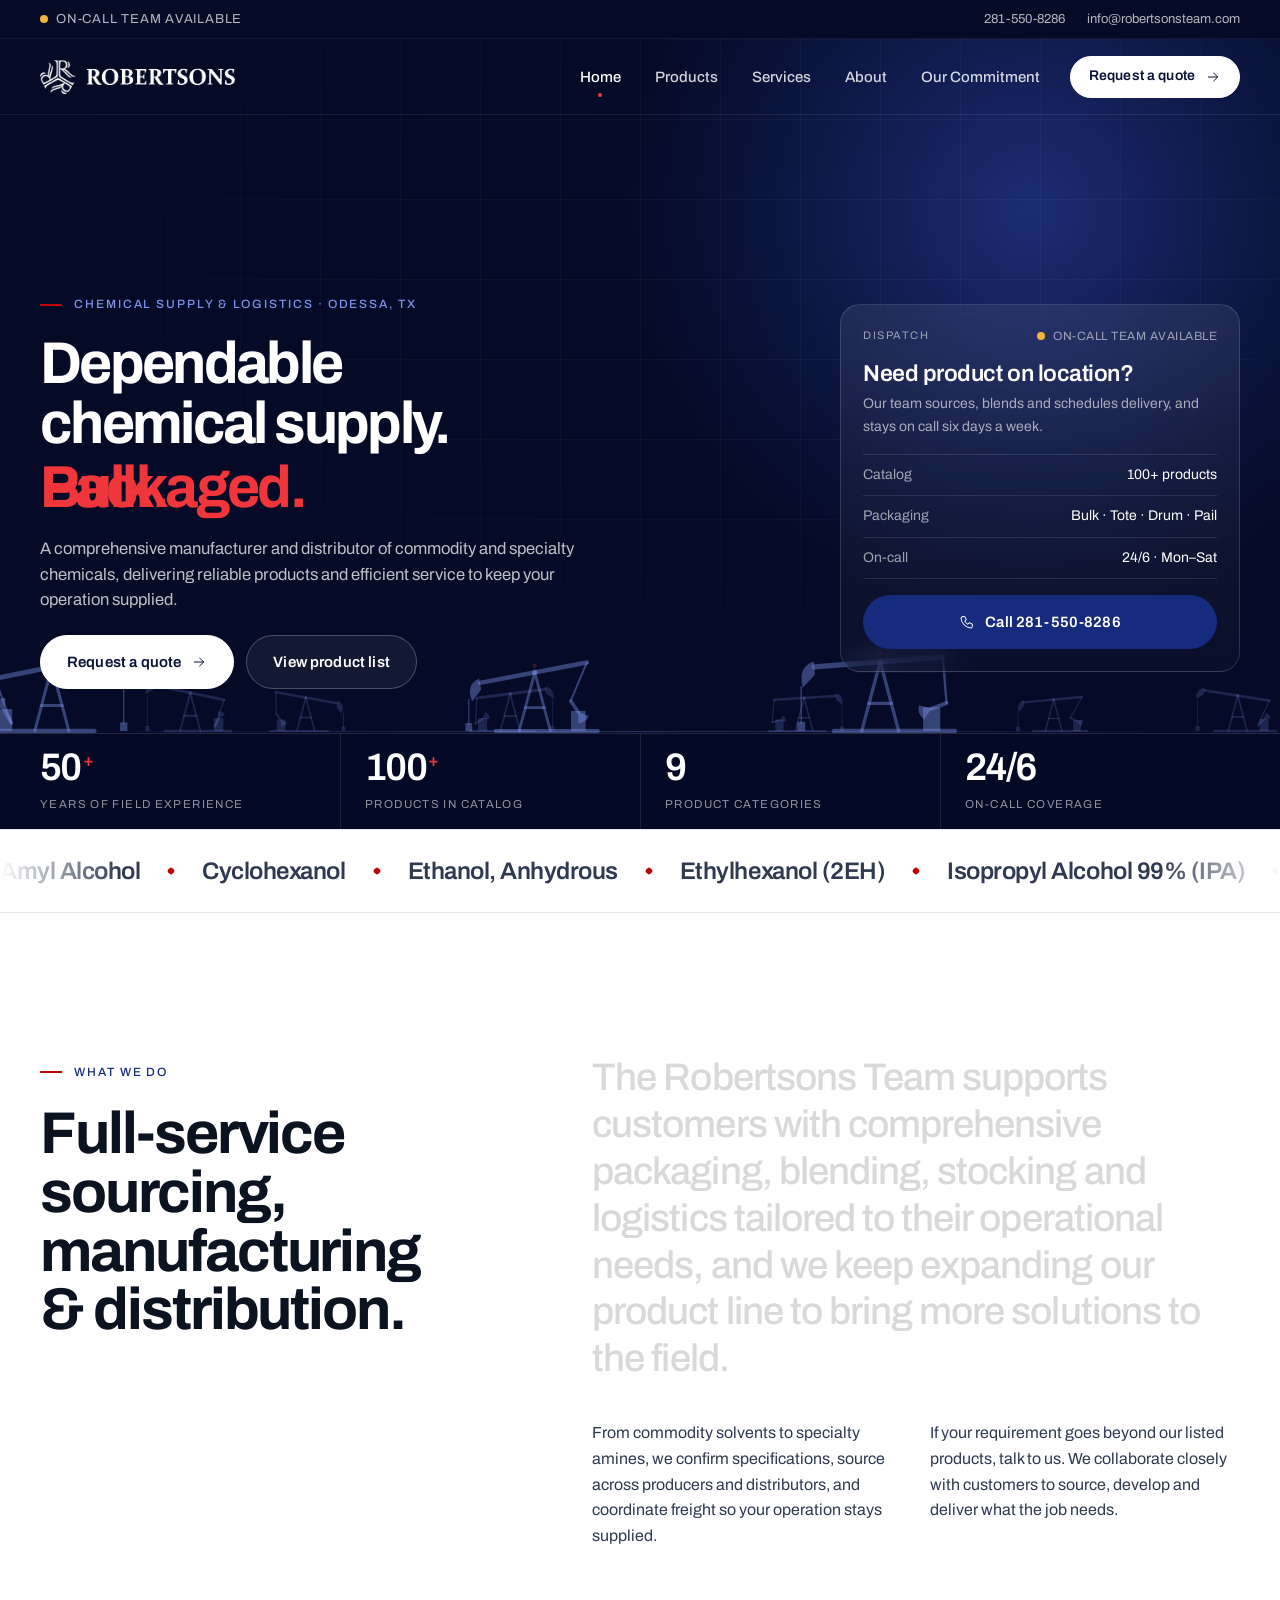
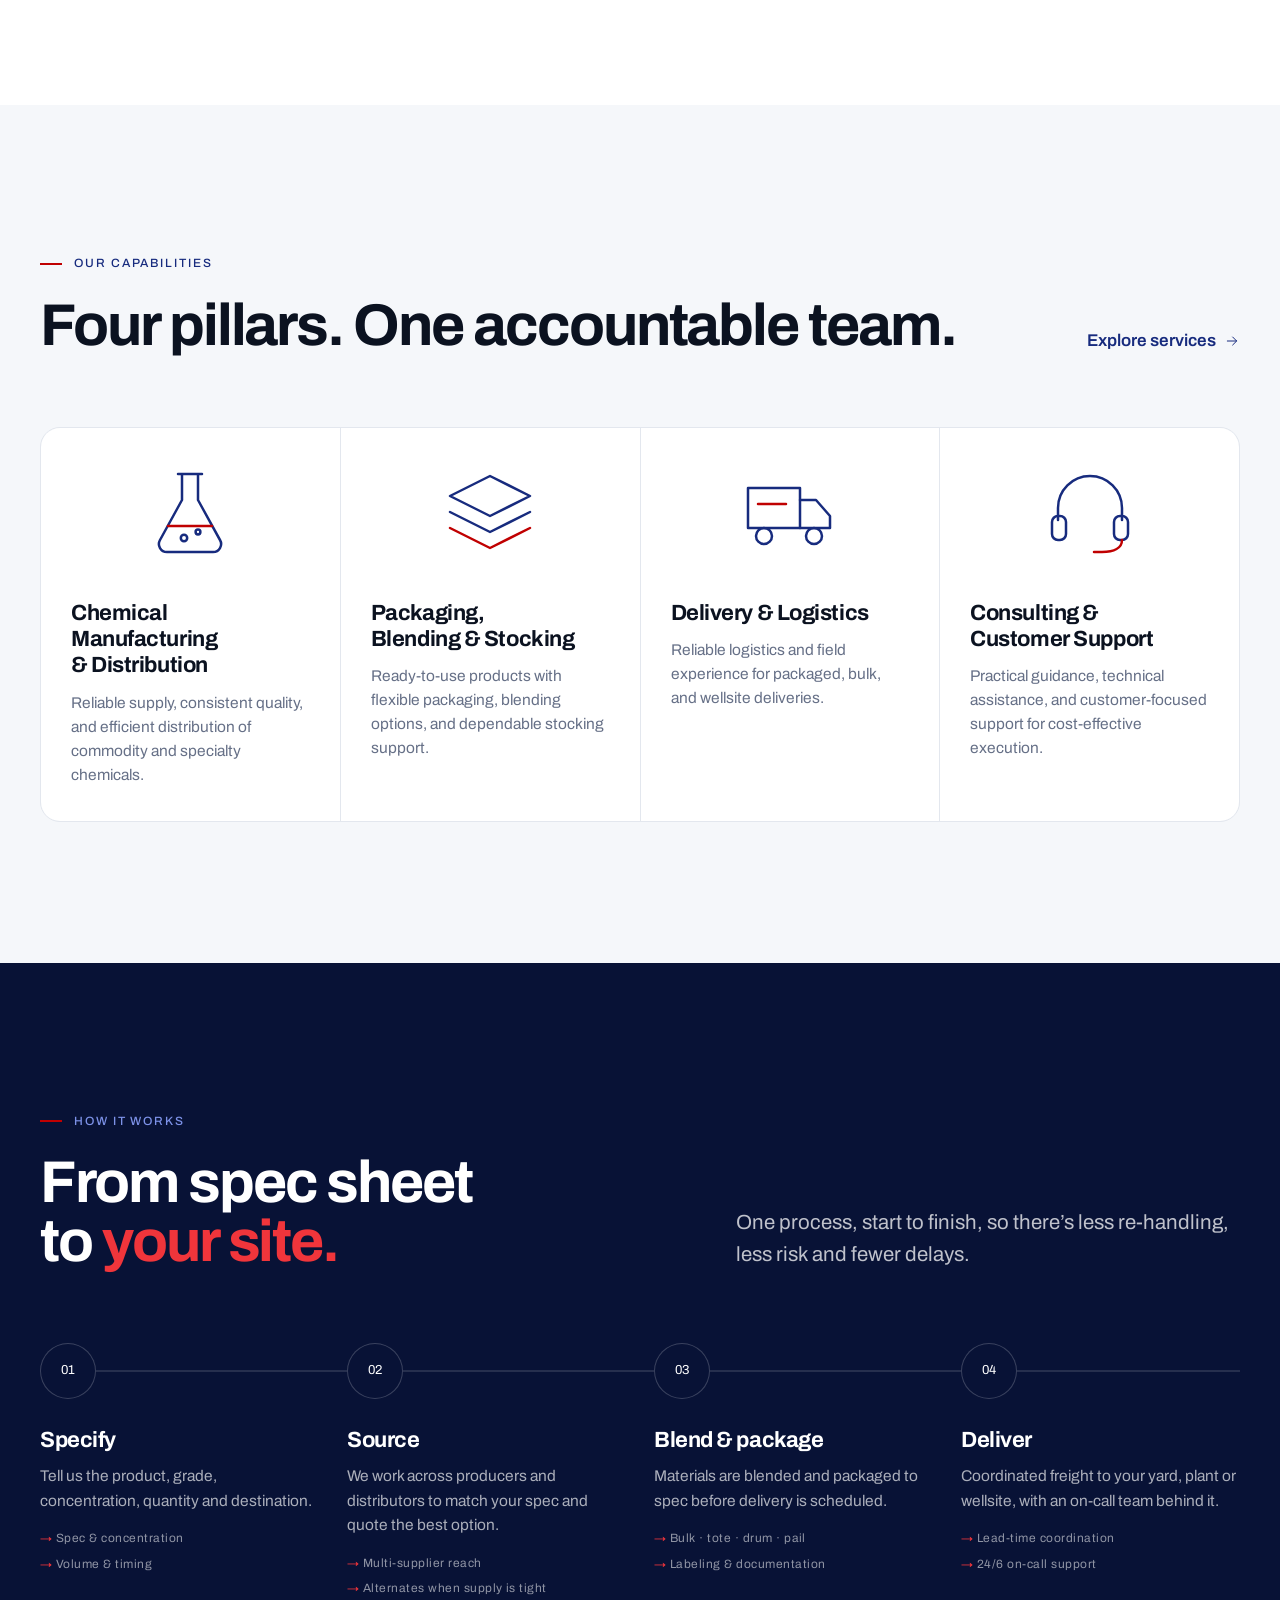
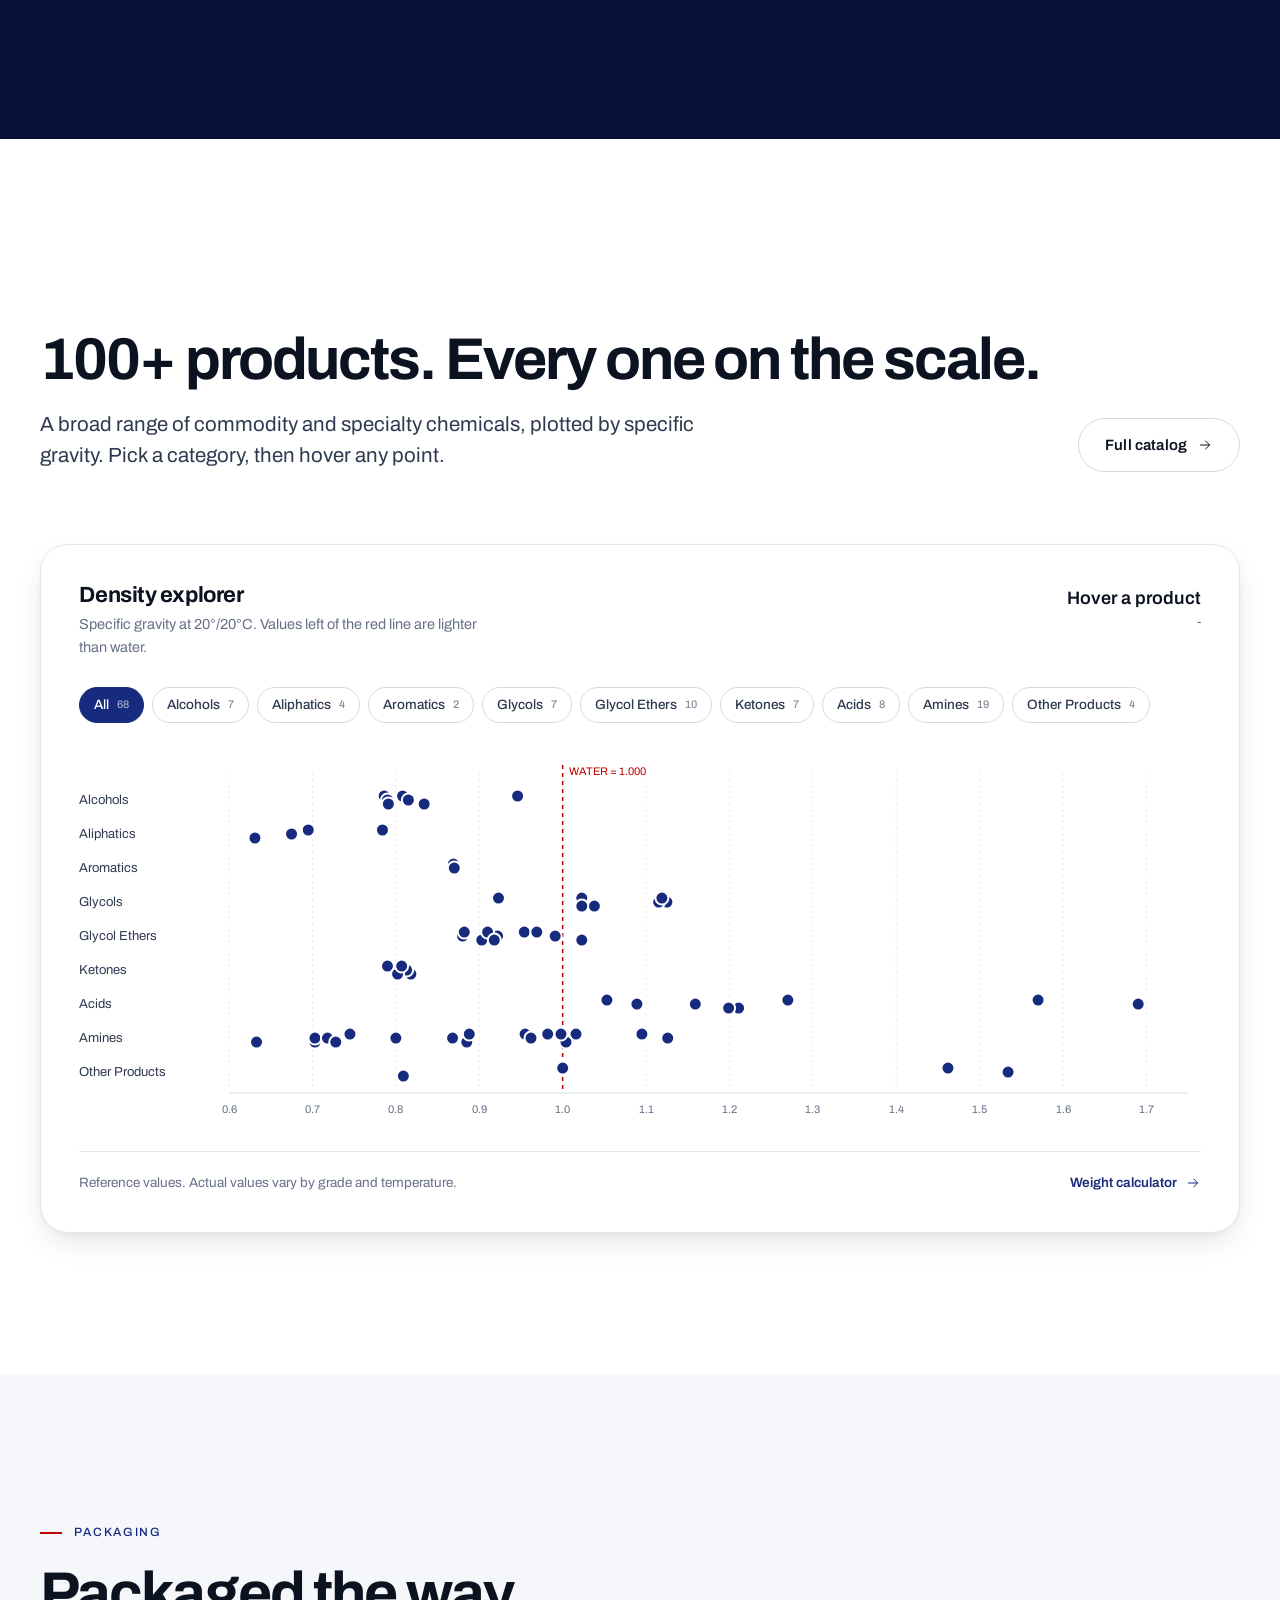
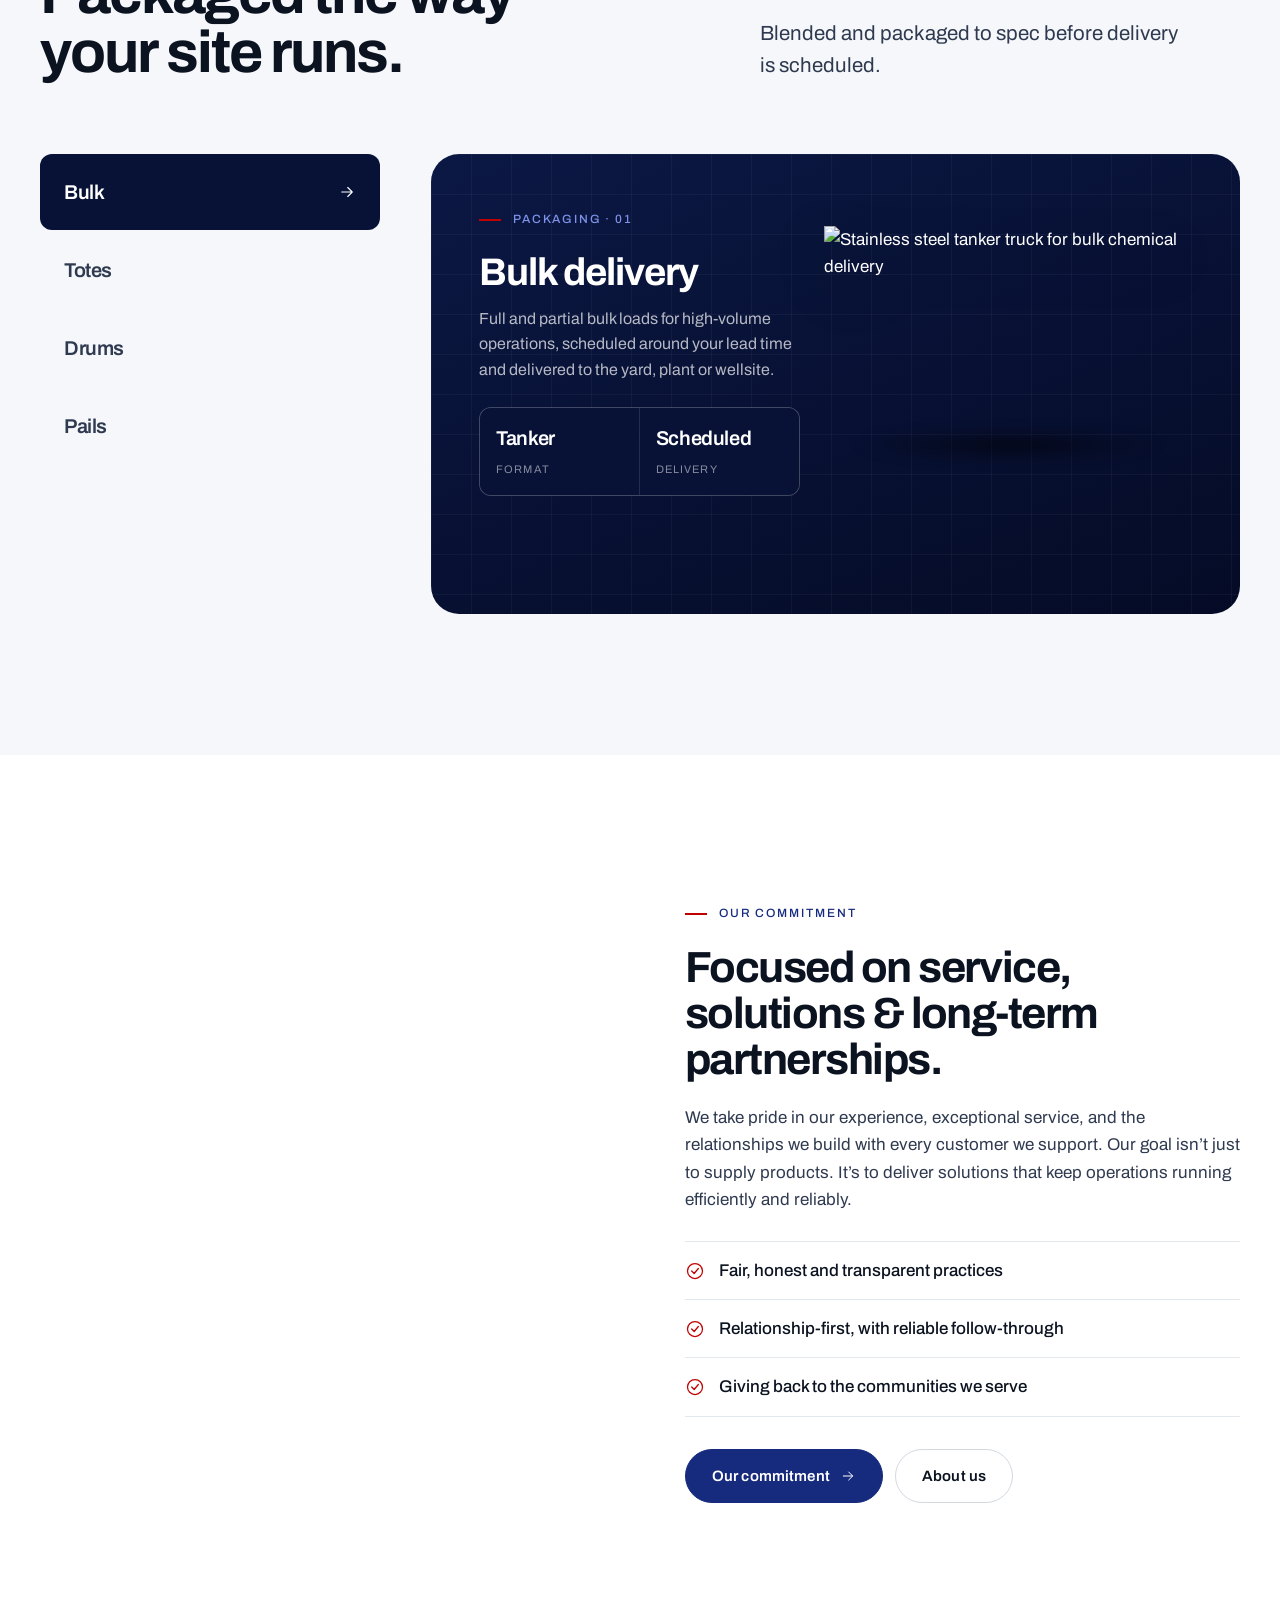
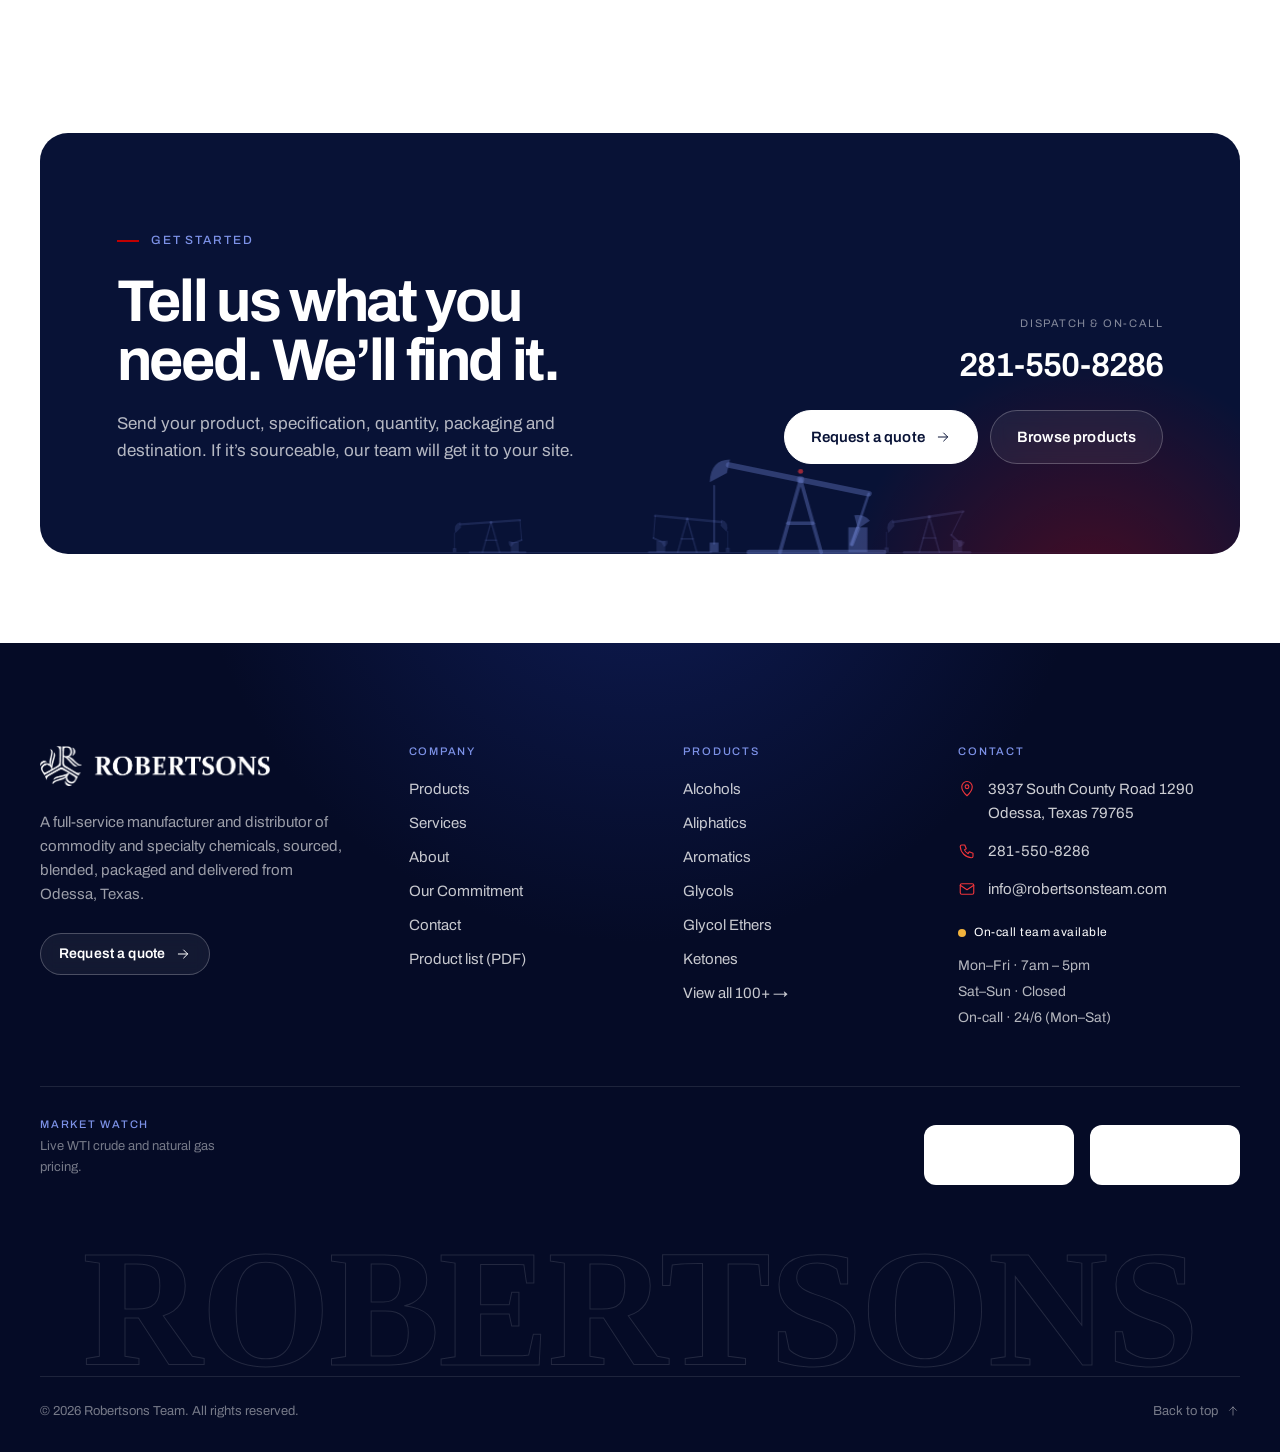
==== commit 3fcde5a0: "Site updates: pump jack headers, packaging weight calculator, content fixes - Utility bar: status in" ====
--- a/index.html
+++ b/index.html
@@ -3,24 +3,24 @@
 <head>
 <meta charset="utf-8">
 <meta name="viewport" content="width=device-width, initial-scale=1, viewport-fit=cover">
-<title>Robertsons Team — Chemical Supply, Blending & Logistics · Odessa, TX</title>
-<meta name="description" content="Dependable commodity and specialty chemical supply for the Permian Basin. Bulk, tote, drum and pail — blended, packaged and delivered by Robertsons Team.">
+<title>Robertsons Team | Chemical Supply, Blending & Logistics · Odessa, TX</title>
+<meta name="description" content="Dependable commodity and specialty chemical supply for the Permian Basin. Bulk, tote, drum and pail, blended, packaged and delivered by Robertsons Team.">
 <meta name="theme-color" content="#050B26">
-<meta property="og:title" content="Robertsons Team — Chemical Supply, Blending & Logistics · Odessa, TX"><meta property="og:description" content="Dependable commodity and specialty chemical supply for the Permian Basin. Bulk, tote, drum and pail — blended, packaged and delivered by Robertsons Team."><meta property="og:type" content="website">
+<meta property="og:title" content="Robertsons Team | Chemical Supply, Blending & Logistics · Odessa, TX"><meta property="og:description" content="Dependable commodity and specialty chemical supply for the Permian Basin. Bulk, tote, drum and pail, blended, packaged and delivered by Robertsons Team."><meta property="og:type" content="website">
 <link rel="icon" href="assets/img/logo-mark.png">
-<link rel="preconnect" href="https://fonts.googleapis.com"><link rel="preconnect" href="https://fonts.gstatic.com" crossorigin><link href="https://fonts.googleapis.com/css2?family=Archivo:wdth,wght@62..125,300..800&family=IBM+Plex+Mono:wght@400;500;600&display=swap" rel="stylesheet">
-<link rel="stylesheet" href="assets/css/site.css">
+<link rel="preconnect" href="https://fonts.googleapis.com"><link rel="preconnect" href="https://fonts.gstatic.com" crossorigin><link href="https://fonts.googleapis.com/css2?family=Archivo:wdth,wght@62..125,300..800&family=Tinos:wght@700&display=swap" rel="stylesheet">
+<link rel="stylesheet" href="assets/css/site.css?v=20261027">
 <script>document.documentElement.className="js";setTimeout(function(){document.documentElement.classList.add("is-ready")},2500);</script>
 </head><body>
 <a class="skip" href="#main">Skip to content</a>
 <div class="progress" aria-hidden="true"></div>
 <div class="veil" aria-hidden="true"></div>
 <div class="utility"><div class="wrap">
-  <div class="u-left"><span class="status" data-status><span class="dot"></span><span class="st-text">On-call 24/6 · Mon–Sat</span></span><span class="hide-sm">Odessa, Texas · Permian Basin</span></div>
+  <div class="u-left"><span class="status" data-status><span class="dot"></span><span class="st-text">On-call 24/6 · Mon–Sat</span></span></div>
   <div class="u-right"><a href="tel:+12815508286">281-550-8286</a><a class="hide-sm" href="mailto:info@robertsonsteam.com">info@robertsonsteam.com</a></div>
 </div></div>
 <header class="header"><div class="wrap">
-  <a class="brand" href="index.html" aria-label="Robertsons Team — home">
+  <a class="brand" href="index.html" aria-label="Robertsons Team home">
     <img class="logo-white" src="assets/img/logo-white-h.png" alt="Robertsons" width="194" height="34">
     <img class="logo-color" src="assets/img/logo-h.png" alt="" width="194" height="34">
   </a>
@@ -33,21 +33,21 @@
 </div>
 <main id="main">
 <section class="hero">
-  <canvas class="molecules" aria-hidden="true"></canvas>
+  <canvas class="pumpjacks" aria-hidden="true"></canvas>
   <div class="wrap hero-inner">
     <div class="hero-grid">
       <div>
         <span class="eyebrow fade-in" style="--d:.05s">Chemical supply &amp; logistics · Odessa, TX</span>
         <h1 class="display"><span class="line"><span style="--i:0">Dependable</span></span><span class="line"><span style="--i:1">chemical supply.</span></span><span class="line"><span style="--i:2"><span class="rotator" aria-hidden="true"><span class="accent">Bulk.</span><span class="accent">Packaged.</span><span class="accent">Blended.</span><span class="accent">Delivered.</span></span><span class="sr-only">Bulk, packaged, blended, delivered.</span></span></span></h1>
-        <p class="lead fade-in" style="--d:.6s">A comprehensive manufacturer and distributor of commodity and specialty chemicals — delivering reliable products and efficient service to keep your operation supplied.</p>
+        <p class="lead fade-in" style="--d:.6s">A comprehensive manufacturer and distributor of commodity and specialty chemicals, delivering reliable products and efficient service to keep your operation supplied.</p>
         <div class="btn-row fade-in" style="--d:.75s"><a class="btn light" href="contact.html">Request a quote <svg viewBox="0 0 24 24" class="ico arr" aria-hidden="true"><path d="M5 12h14M13 6l6 6-6 6"/></svg></a><a class="btn glass" href="products.html">View product list</a></div>
       </div>
       <aside class="hero-card fade-in" style="--d:.95s" aria-label="Dispatch status">
         <div class="hc-top"><span>Dispatch</span><span class="status" data-status><span class="dot"></span><span class="st-text">Checking…</span></span></div>
         <div class="hc-big">Need product on location?</div>
-        <div class="hc-sub">Our team sources, blends and schedules delivery — and stays on call six days a week.</div>
+        <div class="hc-sub">Our team sources, blends and schedules delivery, and stays on call six days a week.</div>
         <div class="hc-rows">
-          <div><span>Catalog</span><span>68 products</span></div>
+          <div><span>Catalog</span><span>100+ products</span></div>
           <div><span>Packaging</span><span>Bulk · Tote · Drum · Pail</span></div>
           <div><span>On-call</span><span>24/6 · Mon–Sat</span></div>
         </div>
@@ -55,10 +55,9 @@
       </aside>
     </div>
   </div>
-  <div class="scroll-cue" aria-hidden="true">SCROLL</div>
   <div class="hero-stats"><div class="wrap">
-    <div class="stat fade-in" style="--d:1.05s"><div class="num"><span data-count="30">0</span><sup>+</sup></div><div class="lbl">Years of field experience</div></div>
-    <div class="stat fade-in" style="--d:1.12s"><div class="num"><span data-count="68">0</span></div><div class="lbl">Products in catalog</div></div>
+    <div class="stat fade-in" style="--d:1.05s"><div class="num"><span data-count="50">0</span><sup>+</sup></div><div class="lbl">Years of field experience</div></div>
+    <div class="stat fade-in" style="--d:1.12s"><div class="num"><span data-count="100">0</span><sup>+</sup></div><div class="lbl">Products in catalog</div></div>
     <div class="stat fade-in" style="--d:1.19s"><div class="num"><span data-count="9">0</span></div><div class="lbl">Product categories</div></div>
     <div class="stat fade-in" style="--d:1.26s"><div class="num">24/6</div><div class="lbl">On-call coverage</div></div>
   </div></div>
@@ -70,7 +69,7 @@
   <div class="intro">
     <div><span class="eyebrow" data-reveal>What we do</span><h2 class="h2" data-reveal style="--i:1">Full-service sourcing, manufacturing &amp; distribution.</h2></div>
     <div>
-      <p class="big scrub">The Robertsons Team supports customers with comprehensive <em>packaging, blending, stocking and logistics</em> tailored to their operational needs — and we keep expanding our product line to bring more solutions to the field.</p>
+      <p class="big scrub">The Robertsons Team supports customers with comprehensive <em>packaging, blending, stocking and logistics</em> tailored to their operational needs, and we keep expanding our product line to bring more solutions to the field.</p>
       <div class="sub" data-reveal>
         <p>From commodity solvents to specialty amines, we confirm specifications, source across producers and distributors, and coordinate freight so your operation stays supplied.</p>
         <p>If your requirement goes beyond our listed products, talk to us. We collaborate closely with customers to source, develop and deliver what the job needs.</p>
@@ -82,55 +81,34 @@
 <section class="section bg-paper"><div class="wrap">
   <div class="section-head"><div><span class="eyebrow" data-reveal>Our capabilities</span><h2 class="h2" data-reveal style="--i:1">Four pillars. One accountable team.</h2></div>
     <a class="link-arrow" href="services.html" data-reveal>Explore services <svg viewBox="0 0 24 24" class="ico" aria-hidden="true"><path d="M5 12h14M13 6l6 6-6 6"/></svg></a></div>
-  <div class="pillars"><article class="pillar" data-reveal style="--i:0"><span class="p-num">01 / 04</span><svg viewBox="0 0 48 48" class="ico p-ico" aria-hidden="true"><path d="M18 5h12M20 5v13L9 38a4 4 0 0 0 3.5 6h23a4 4 0 0 0 3.5-6L28 18V5"/><path class="r" d="M13 31h22"/><circle cx="21" cy="37" r="1.6"/><circle cx="28" cy="34" r="1.2"/></svg><h3>Chemical Manufacturing &amp; Distribution</h3><p>Reliable supply, consistent quality, and efficient distribution of commodity and specialty chemicals.</p></article><article class="pillar" data-reveal style="--i:1"><span class="p-num">02 / 04</span><svg viewBox="0 0 48 48" class="ico p-ico" aria-hidden="true"><path d="M24 6 4 16l20 10 20-10z"/><path d="m4 24 20 10 20-10"/><path class="r" d="m4 32 20 10 20-10"/></svg><h3>Packaging, Blending &amp; Stocking</h3><p>Ready-to-use products with flexible packaging, blending options, and dependable stocking support.</p></article><article class="pillar" data-reveal style="--i:2"><span class="p-num">03 / 04</span><svg viewBox="0 0 48 48" class="ico p-ico" aria-hidden="true"><path d="M3 12h26v20H3z"/><path d="M29 18h8l7 8v6H29"/><circle cx="11" cy="36" r="4"/><circle cx="36" cy="36" r="4"/><path class="r" d="M8 20h14"/></svg><h3>Delivery &amp; Logistics</h3><p>Reliable logistics and field experience for packaged, bulk, and wellsite deliveries.</p></article><article class="pillar" data-reveal style="--i:3"><span class="p-num">04 / 04</span><svg viewBox="0 0 48 48" class="ico p-ico" aria-hidden="true"><path d="M8 28v-6a16 16 0 0 1 32 0v6"/><rect x="5" y="26" width="7" height="12" rx="3"/><rect x="36" y="26" width="7" height="12" rx="3"/><path class="r" d="M40 38c0 4-4 6-10 6h-4"/></svg><h3>Consulting &amp; Customer Support</h3><p>Practical guidance, technical assistance, and customer-focused support for cost-effective execution.</p></article></div>
+  <div class="pillars"><article class="pillar" data-reveal style="--i:0"><svg viewBox="0 0 48 48" class="ico p-ico" aria-hidden="true"><path d="M18 5h12M20 5v13L9 38a4 4 0 0 0 3.5 6h23a4 4 0 0 0 3.5-6L28 18V5"/><path class="r" d="M13 31h22"/><circle cx="21" cy="37" r="1.6"/><circle cx="28" cy="34" r="1.2"/></svg><h3>Chemical Manufacturing &amp; Distribution</h3><p>Reliable supply, consistent quality, and efficient distribution of commodity and specialty chemicals.</p></article><article class="pillar" data-reveal style="--i:1"><svg viewBox="0 0 48 48" class="ico p-ico" aria-hidden="true"><path d="M24 6 4 16l20 10 20-10z"/><path d="m4 24 20 10 20-10"/><path class="r" d="m4 32 20 10 20-10"/></svg><h3>Packaging, Blending &amp; Stocking</h3><p>Ready-to-use products with flexible packaging, blending options, and dependable stocking support.</p></article><article class="pillar" data-reveal style="--i:2"><svg viewBox="0 0 48 48" class="ico p-ico" aria-hidden="true"><path d="M3 12h26v20H3z"/><path d="M29 18h8l7 8v6H29"/><circle cx="11" cy="36" r="4"/><circle cx="36" cy="36" r="4"/><path class="r" d="M8 20h14"/></svg><h3>Delivery &amp; Logistics</h3><p>Reliable logistics and field experience for packaged, bulk, and wellsite deliveries.</p></article><article class="pillar" data-reveal style="--i:3"><svg viewBox="0 0 48 48" class="ico p-ico" aria-hidden="true"><path d="M8 28v-6a16 16 0 0 1 32 0v6"/><rect x="5" y="26" width="7" height="12" rx="3"/><rect x="36" y="26" width="7" height="12" rx="3"/><path class="r" d="M40 38c0 4-4 6-10 6h-4"/></svg><h3>Consulting &amp; Customer Support</h3><p>Practical guidance, technical assistance, and customer-focused support for cost-effective execution.</p></article></div>
 </div></section>
 
 <section class="section bg-navy" style="overflow:hidden"><div class="wrap">
   <div class="section-head"><div><span class="eyebrow" data-reveal>How it works</span><h2 class="h2" data-reveal style="--i:1">From spec sheet to <span class="accent">your site.</span></h2></div>
-    <p class="lead" data-reveal style="max-width:42ch">One process, start to finish — so there’s less re-handling, less risk and fewer delays.</p></div>
-  <div class="process"><div class="step" data-reveal style="--i:0"><div class="s-dot">01</div><h3>Specify</h3><p>Tell us the product, grade, concentration, quantity and destination.</p><ul><li>Spec &amp; concentration</li><li>Volume &amp; timing</li></ul></div><div class="step" data-reveal style="--i:1"><div class="s-dot">02</div><h3>Source</h3><p>We work across producers and distributors to match your spec and quote the best option.</p><ul><li>Multi-supplier reach</li><li>Alternates when supply is tight</li></ul></div><div class="step" data-reveal style="--i:2"><div class="s-dot">03</div><h3>Blend &amp; package</h3><p>Materials are blended and packaged to spec before delivery is scheduled.</p><ul><li>Bulk · tote · drum · pail</li><li>Labeling &amp; documentation</li></ul></div><div class="step" data-reveal style="--i:3"><div class="s-dot">04</div><h3>Deliver</h3><p>Coordinated freight to your yard, plant or wellsite — with an on-call team behind it.</p><ul><li>Lead-time coordination</li><li>24/6 on-call support</li></ul></div></div>
+    <p class="lead" data-reveal style="max-width:42ch">One process, start to finish, so there’s less re-handling, less risk and fewer delays.</p></div>
+  <div class="process"><div class="step" data-reveal style="--i:0"><div class="s-dot">01</div><h3>Specify</h3><p>Tell us the product, grade, concentration, quantity and destination.</p><ul><li>Spec &amp; concentration</li><li>Volume &amp; timing</li></ul></div><div class="step" data-reveal style="--i:1"><div class="s-dot">02</div><h3>Source</h3><p>We work across producers and distributors to match your spec and quote the best option.</p><ul><li>Multi-supplier reach</li><li>Alternates when supply is tight</li></ul></div><div class="step" data-reveal style="--i:2"><div class="s-dot">03</div><h3>Blend &amp; package</h3><p>Materials are blended and packaged to spec before delivery is scheduled.</p><ul><li>Bulk · tote · drum · pail</li><li>Labeling &amp; documentation</li></ul></div><div class="step" data-reveal style="--i:3"><div class="s-dot">04</div><h3>Deliver</h3><p>Coordinated freight to your yard, plant or wellsite, with an on-call team behind it.</p><ul><li>Lead-time coordination</li><li>24/6 on-call support</li></ul></div></div>
 </div></section>
 
 <section class="section"><div class="wrap">
-  <div class="section-head"><div><span class="eyebrow" data-reveal>Product coverage</span><h2 class="h2" data-reveal style="--i:1">68 products. Every one on the scale.</h2>
+  <div class="section-head"><div><span class="eyebrow" data-reveal>Product coverage</span><h2 class="h2" data-reveal style="--i:1">100+ products. Every one on the scale.</h2>
     <p class="lead" data-reveal style="--i:2">A broad range of commodity and specialty chemicals, plotted by specific gravity. Pick a category, then hover any point.</p></div>
     <a class="btn ghost" href="products.html" data-reveal>Full catalog <svg viewBox="0 0 24 24" class="ico arr" aria-hidden="true"><path d="M5 12h14M13 6l6 6-6 6"/></svg></a></div>
   <div class="explorer" id="explorer" data-reveal="scale">
     <div class="explorer-top">
       <div><h3>Density explorer</h3><p>Specific gravity at 20°/20°C. Values left of the red line are lighter than water.</p></div>
-      <div class="readout" aria-live="polite"><div class="ro-name">Hover a product</div><div class="ro-vals">—</div></div>
+      <div class="readout" aria-live="polite"><div class="ro-name">Hover a product</div><div class="ro-vals">-</div></div>
     </div>
     <div class="chips" role="group" aria-label="Filter by category"></div>
     <div class="strip-wrap"><div class="tip" role="status"></div></div>
-    <div class="explorer-foot"><span>Reference values. Actual values vary by grade and temperature.</span><a class="link-arrow" href="products.html">Weight calculator <svg viewBox="0 0 24 24" class="ico" aria-hidden="true"><path d="M5 12h14M13 6l6 6-6 6"/></svg></a></div>
+    <div class="explorer-foot"><span>Reference values. Actual values vary by grade and temperature.</span><a class="link-arrow" href="products.html#calculator">Weight calculator <svg viewBox="0 0 24 24" class="ico" aria-hidden="true"><path d="M5 12h14M13 6l6 6-6 6"/></svg></a></div>
   </div>
 </div></section>
 
 <section class="section bg-paper"><div class="wrap">
   <div class="section-head"><div><span class="eyebrow" data-reveal>Packaging</span><h2 class="h2" data-reveal style="--i:1">Packaged the way your site runs.</h2></div>
     <p class="lead" data-reveal style="max-width:40ch">Blended and packaged to spec before delivery is scheduled.</p></div>
-  <div class="pack" data-tabs><div class="pack-tabs" role="tablist" aria-label="Packaging options" aria-orientation="vertical"><button class="pack-tab" role="tab" id="t-bulk" aria-controls="p-bulk" aria-selected="true" tabindex="0"><span class="pt-n">01</span><span class="pt-t">Bulk</span><svg viewBox="0 0 24 24" class="ico pt-a" aria-hidden="true"><path d="M5 12h14M13 6l6 6-6 6"/></svg></button><button class="pack-tab" role="tab" id="t-tote" aria-controls="p-tote" aria-selected="false" tabindex="-1"><span class="pt-n">02</span><span class="pt-t">Totes</span><svg viewBox="0 0 24 24" class="ico pt-a" aria-hidden="true"><path d="M5 12h14M13 6l6 6-6 6"/></svg></button><button class="pack-tab" role="tab" id="t-drum" aria-controls="p-drum" aria-selected="false" tabindex="-1"><span class="pt-n">03</span><span class="pt-t">Drums</span><svg viewBox="0 0 24 24" class="ico pt-a" aria-hidden="true"><path d="M5 12h14M13 6l6 6-6 6"/></svg></button><button class="pack-tab" role="tab" id="t-pail" aria-controls="p-pail" aria-selected="false" tabindex="-1"><span class="pt-n">04</span><span class="pt-t">Pails</span><svg viewBox="0 0 24 24" class="ico pt-a" aria-hidden="true"><path d="M5 12h14M13 6l6 6-6 6"/></svg></button></div><div class="pack-panels" data-reveal="fade"><div class="pack-panel on" role="tabpanel" id="p-bulk" aria-labelledby="t-bulk"><div><span class="eyebrow">Packaging · 01</span><h3>Bulk delivery</h3><p>Full and partial bulk loads for high-volume operations — scheduled around your lead time and delivered to the yard, plant or wellsite.</p><div class="pack-specs"><div><b>Tanker</b><span>Format</span></div><div><b>Scheduled</b><span>Delivery</span></div></div></div><div class="pp-art"><svg viewBox="0 0 400 230" class="ico draw" aria-hidden="true">
-<rect x="36" y="52" width="236" height="92" rx="46"/><path d="M110 54v88M190 54v88"/>
-<rect x="140" y="38" width="30" height="14" rx="3"/><path class="r" d="M60 98h190"/>
-<path d="M282 144V84h48l32 34v26z"/><path d="M294 94h32l20 22h-52z"/>
-<path d="M24 152h352"/><circle cx="78" cy="168" r="16"/><circle cx="118" cy="168" r="16"/><circle cx="234" cy="168" r="16"/><circle cx="334" cy="168" r="16"/>
-<circle cx="78" cy="168" r="5"/><circle cx="118" cy="168" r="5"/><circle cx="234" cy="168" r="5"/><circle cx="334" cy="168" r="5"/>
-<path class="r" d="M10 202h380" stroke-dasharray="6 8"/></svg></div></div><div class="pack-panel" role="tabpanel" id="p-tote" aria-labelledby="t-tote"><div><span class="eyebrow">Packaging · 02</span><h3>IBC totes</h3><p>Intermediate bulk containers blended and filled to spec, labeled and documented, ready to stage on location.</p><div class="pack-specs"><div><b>275 / 330</b><span>Gallons (standard)</span></div><div><b>Labeled</b><span>&amp; documented</span></div></div></div><div class="pp-art"><svg viewBox="0 0 400 300" class="ico draw" aria-hidden="true">
-<rect x="102" y="50" width="196" height="182" rx="16"/>
-<rect x="88" y="40" width="224" height="200" rx="6"/>
-<path d="M144 40v200M200 40v200M256 40v200M88 90h224M88 140h224M88 190h224"/>
-<rect class="r" x="185" y="22" width="30" height="18" rx="3"/>
-<path class="r" d="M108 120h184" stroke-dasharray="5 6"/>
-<path d="M190 240v12h20v-12"/><rect x="76" y="252" width="248" height="16" rx="2"/>
-<path d="M90 268v14h22v-14M189 268v14h22v-14M288 268v14h22v-14"/></svg></div></div><div class="pack-panel" role="tabpanel" id="p-drum" aria-labelledby="t-drum"><div><span class="eyebrow">Packaging · 03</span><h3>Drums</h3><p>Steel and poly drums for smaller volumes, specialty products and controlled dosing programs.</p><div class="pack-specs"><div><b>55</b><span>Gallons (standard)</span></div><div><b>Stocked</b><span>Ready to ship</span></div></div></div><div class="pp-art"><svg viewBox="0 0 400 300" class="ico draw" aria-hidden="true">
-<ellipse cx="200" cy="48" rx="92" ry="20"/><path d="M108 48v204M292 48v204"/>
-<path d="M108 252a92 20 0 0 0 184 0"/><path d="M108 116a92 20 0 0 0 184 0M108 186a92 20 0 0 0 184 0"/>
-<ellipse class="r" cx="244" cy="46" rx="11" ry="3.5"/><ellipse cx="160" cy="48" rx="7" ry="2.5"/>
-<rect x="150" y="140" width="100" height="34" rx="4"/><path class="r" d="M164 157h72"/></svg></div></div><div class="pack-panel" role="tabpanel" id="p-pail" aria-labelledby="t-pail"><div><span class="eyebrow">Packaging · 04</span><h3>Pails</h3><p>Pails for additives, samples, trials and the hard-to-reach jobs where every gallon counts.</p><div class="pack-specs"><div><b>5</b><span>Gallons (standard)</span></div><div><b>Small-lot</b><span>Friendly</span></div></div></div><div class="pp-art"><svg viewBox="0 0 400 300" class="ico draw" aria-hidden="true">
-<path class="r" d="M124 92C116 6 284 6 276 92"/>
-<ellipse cx="200" cy="80" rx="76" ry="15"/><ellipse cx="200" cy="90" rx="70" ry="13"/>
-<path d="M130 90l20 166h100l20-166"/><path d="M135 128q65 18 130 0M140 168q60 16 120 0"/>
-<path d="M150 256a50 10 0 0 0 100 0"/><rect x="168" y="190" width="64" height="32" rx="4"/></svg></div></div></div></div>
+  <div class="pack" data-tabs><div class="pack-tabs" role="tablist" aria-label="Packaging options" aria-orientation="vertical"><button class="pack-tab" role="tab" id="t-bulk" aria-controls="p-bulk" aria-selected="true" tabindex="0"><span class="pt-t">Bulk</span><svg viewBox="0 0 24 24" class="ico pt-a" aria-hidden="true"><path d="M5 12h14M13 6l6 6-6 6"/></svg></button><button class="pack-tab" role="tab" id="t-tote" aria-controls="p-tote" aria-selected="false" tabindex="-1"><span class="pt-t">Totes</span><svg viewBox="0 0 24 24" class="ico pt-a" aria-hidden="true"><path d="M5 12h14M13 6l6 6-6 6"/></svg></button><button class="pack-tab" role="tab" id="t-drum" aria-controls="p-drum" aria-selected="false" tabindex="-1"><span class="pt-t">Drums</span><svg viewBox="0 0 24 24" class="ico pt-a" aria-hidden="true"><path d="M5 12h14M13 6l6 6-6 6"/></svg></button><button class="pack-tab" role="tab" id="t-pail" aria-controls="p-pail" aria-selected="false" tabindex="-1"><span class="pt-t">Pails</span><svg viewBox="0 0 24 24" class="ico pt-a" aria-hidden="true"><path d="M5 12h14M13 6l6 6-6 6"/></svg></button></div><div class="pack-panels" data-reveal="fade"><div class="pack-panel on" role="tabpanel" id="p-bulk" aria-labelledby="t-bulk"><div><span class="eyebrow">Packaging · 01</span><h3>Bulk delivery</h3><p>Full and partial bulk loads for high-volume operations, scheduled around your lead time and delivered to the yard, plant or wellsite.</p><div class="pack-specs"><div><b>Tanker</b><span>Format</span></div><div><b>Scheduled</b><span>Delivery</span></div></div></div><div class="pp-art pp-photo pp-bulk"><img src="assets/img/bulk1.png" alt="Stainless steel tanker truck for bulk chemical delivery" width="1200" height="800" loading="lazy" decoding="async"></div></div><div class="pack-panel" role="tabpanel" id="p-tote" aria-labelledby="t-tote"><div><span class="eyebrow">Packaging · 02</span><h3>IBC totes</h3><p>Intermediate bulk containers blended and filled to spec, labeled and documented, ready to stage on location.</p><div class="pack-specs"><div><b>275 / 330</b><span>Gallons (standard)</span></div><div><b>Labeled</b><span>&amp; documented</span></div></div></div><div class="pp-art pp-photo pp-tote"><img src="assets/img/tote1.png" alt="IBC tote of chemical product, 275–330 gallon" width="1200" height="800" loading="lazy" decoding="async"></div></div><div class="pack-panel" role="tabpanel" id="p-drum" aria-labelledby="t-drum"><div><span class="eyebrow">Packaging · 03</span><h3>Drums</h3><p>Steel and poly drums for smaller volumes, specialty products and controlled dosing programs.</p><div class="pack-specs"><div><b>55</b><span>Gallons (standard)</span></div><div><b>Stocked</b><span>Ready to ship</span></div></div></div><div class="pp-art pp-photo pp-drum"><img src="assets/img/drum1.png" alt="55-gallon chemical drum" width="1200" height="800" loading="lazy" decoding="async"></div></div><div class="pack-panel" role="tabpanel" id="p-pail" aria-labelledby="t-pail"><div><span class="eyebrow">Packaging · 04</span><h3>Pails</h3><p>Pails for additives, samples, trials and the hard-to-reach jobs where every gallon counts.</p><div class="pack-specs"><div><b>5</b><span>Gallons (standard)</span></div><div><b>Small-lot</b><span>Friendly</span></div></div></div><div class="pp-art pp-photo pp-pail"><img src="assets/img/pail1.png" alt="5-gallon chemical pail" width="1200" height="800" loading="lazy" decoding="async"></div></div></div></div>
 </div></section>
 
 <section class="section"><div class="wrap">
@@ -143,8 +121,8 @@
 <text x="200" y="205" text-anchor="middle">RT</text></g></svg></div>
     <div>
       <span class="eyebrow" data-reveal>Our commitment</span>
-      <h2 data-reveal style="--i:1">Focused on service, solutions &amp; long-term partnerships.</h2>
-      <p data-reveal style="--i:2">We take pride in our experience, exceptional service, and the relationships we build with every customer we support. Our goal isn’t just to supply products — it’s to deliver solutions that keep operations running efficiently and reliably.</p>
+      <h2 data-reveal style="--i:1">Focused on service, solutions &amp; <span style="white-space:nowrap">long-term</span> partnerships.</h2>
+      <p data-reveal style="--i:2">We take pride in our experience, exceptional service, and the relationships we build with every customer we support. Our goal isn’t just to supply products. It’s to deliver solutions that keep operations running efficiently and reliably.</p>
       <div data-reveal style="--i:3"><ul class="checks"><li><svg viewBox="0 0 24 24" class="ico" aria-hidden="true"><circle cx="12" cy="12" r="9"/><path d="m8 12 3 3 5-6"/></svg>Fair, honest and transparent practices</li><li><svg viewBox="0 0 24 24" class="ico" aria-hidden="true"><circle cx="12" cy="12" r="9"/><path d="m8 12 3 3 5-6"/></svg>Relationship-first, with reliable follow-through</li><li><svg viewBox="0 0 24 24" class="ico" aria-hidden="true"><circle cx="12" cy="12" r="9"/><path d="m8 12 3 3 5-6"/></svg>Giving back to the communities we serve</li></ul></div>
       <div class="btn-row" style="margin-top:32px;--i:4" data-reveal><a class="btn" href="commitment.html">Our commitment <svg viewBox="0 0 24 24" class="ico arr" aria-hidden="true"><path d="M5 12h14M13 6l6 6-6 6"/></svg></a><a class="btn ghost" href="about.html">About us</a></div>
     </div>
@@ -152,7 +130,7 @@
 </div></section>
 <section class="section tight"><div class="wrap">
   <div class="cta" data-reveal="scale">
-    <canvas class="molecules" data-density=".6" aria-hidden="true"></canvas>
+    <canvas class="pumpjacks" data-density=".6" aria-hidden="true"></canvas>
     <div><span class="eyebrow">Get started</span><h2>Tell us what you need. We’ll find it.</h2><p>Send your product, specification, quantity, packaging and destination. If it’s sourceable, our team will get it to your site.</p></div>
     <div><a class="cta-phone" href="tel:+12815508286"><small>Dispatch &amp; on-call</small>281-550-8286</a>
       <div class="btn-row"><a class="btn light" href="contact.html">Request a quote <svg viewBox="0 0 24 24" class="ico arr" aria-hidden="true"><path d="M5 12h14M13 6l6 6-6 6"/></svg></a><a class="btn glass" href="products.html">Browse products</a></div></div>
@@ -164,13 +142,13 @@
     <div class="f-top">
       <div class="f-brand">
         <img src="assets/img/logo-white-h.png" alt="Robertsons" width="229" height="40">
-        <p>A full-service manufacturer and distributor of commodity and specialty chemicals — sourced, blended, packaged and delivered from Odessa, Texas.</p>
+        <p>A full-service manufacturer and distributor of commodity and specialty chemicals, sourced, blended, packaged and delivered from Odessa, Texas.</p>
         <a class="btn glass sm" href="contact.html" style="margin-top:12px">Request a quote <svg viewBox="0 0 24 24" class="ico arr" aria-hidden="true"><path d="M5 12h14M13 6l6 6-6 6"/></svg></a>
       </div>
       <div><h4>Company</h4><ul class="f-links">
         <li><a href="products.html">Products</a></li><li><a href="services.html">Services</a></li><li><a href="about.html">About</a></li><li><a href="commitment.html">Our Commitment</a></li><li><a href="contact.html">Contact</a></li>
         <li><a href="assets/docs/RT_Products.pdf" target="_blank" rel="noopener">Product list (PDF)</a></li></ul></div>
-      <div><h4>Products</h4><ul class="f-links"><li><a href="products.html#alcohols">Alcohols</a></li><li><a href="products.html#aliphatics">Aliphatics</a></li><li><a href="products.html#aromatics">Aromatics</a></li><li><a href="products.html#glycols">Glycols</a></li><li><a href="products.html#glycol-ethers">Glycol Ethers</a></li><li><a href="products.html#ketones">Ketones</a></li><li><a href="products.html">View all 68 →</a></li></ul></div>
+      <div><h4>Products</h4><ul class="f-links"><li><a href="products.html#alcohols">Alcohols</a></li><li><a href="products.html#aliphatics">Aliphatics</a></li><li><a href="products.html#aromatics">Aromatics</a></li><li><a href="products.html#glycols">Glycols</a></li><li><a href="products.html#glycol-ethers">Glycol Ethers</a></li><li><a href="products.html#ketones">Ketones</a></li><li><a href="products.html">View all 100+ →</a></li></ul></div>
       <div><h4>Contact</h4>
         <div class="f-contact">
           <div><svg viewBox="0 0 24 24" class="ico" aria-hidden="true"><path d="M12 21s-7-6.2-7-12a7 7 0 0 1 14 0c0 5.8-7 12-7 12z"/><circle cx="12" cy="9" r="2.5"/></svg><span>3937 South County Road 1290<br>Odessa, Texas 79765</span></div>
@@ -194,8 +172,8 @@
     <div class="f-bottom"><span>© <span data-year>2026</span> Robertsons Team. All rights reserved.</span><a class="to-top" href="#main">Back to top <svg viewBox="0 0 24 24" class="ico" aria-hidden="true"><path d="M12 19V5M6 11l6-6 6 6"/></svg></a></div>
   </div>
 </footer>
-<script src="assets/js/data.js"></script>
-<script src="assets/js/site.js"></script>
+<script src="assets/js/data.js?v=20261027"></script>
+<script src="assets/js/site.js?v=20261027"></script>
 
 </body>
 </html>
--- a/assets/css/site.css
+++ b/assets/css/site.css
@@ -1,7 +1,7 @@
 /* =========================================================
-   ROBERTSONS TEAM — Design system
+   ROBERTSONS TEAM: Design system
    Brand: Navy #172B7E · Red #C00001
-   Type: Archivo (display + text) · IBM Plex Mono (data/labels)
+   Type: Archivo (display + text) · Helvetica / Arial (data/labels)
    ========================================================= */
 
 :root{
@@ -26,7 +26,7 @@
   --warn:#B26B00;
 
   --f-sans:"Archivo", ui-sans-serif, system-ui, -apple-system, "Segoe UI", Roboto, Arial, sans-serif;
-  --f-mono:"IBM Plex Mono", ui-monospace, SFMono-Regular, Menlo, monospace;
+  --f-mono:var(--f-sans);
 
   --wrap:1240px;
   --gutter:clamp(16px, 4vw, 40px);
@@ -128,6 +128,7 @@
 .utility a:hover{color:#fff}
 .utility .u-left,.utility .u-right{display:flex;align-items:center;gap:22px}
 .status{display:inline-flex;align-items:center;gap:8px;font-family:var(--f-mono);font-size:12px;letter-spacing:.04em}
+.utility .status{font-family:inherit;font-size:inherit;letter-spacing:.06em;text-transform:uppercase}
 .status .dot{width:8px;height:8px;border-radius:50%;background:#7a8199;position:relative}
 .status[data-state="open"] .dot,.status[data-state="oncall"] .dot{background:#2BD18A}
 .status[data-state="oncall"] .dot{background:#F2B33D}
@@ -198,10 +199,10 @@
 /* ---------- Hero (home) ---------- */
 .hero{
   position:relative;color:#fff;background:var(--navy-950);overflow:hidden;isolation:isolate;
-  min-height:min(100svh,1000px);display:flex;flex-direction:column;justify-content:flex-end;
-  padding:calc(var(--header-h) + 60px) 0 0;
-}
-.hero canvas.molecules{position:absolute;inset:0;width:100%;height:100%;z-index:-1}
+  min-height:min(calc(100svh - 38px - 72px),860px);display:flex;flex-direction:column;justify-content:flex-end;
+  padding:calc(var(--header-h) + 16px) 0 0;
+}
+.hero canvas.pumpjacks{position:absolute;inset:0;width:100%;height:100%;z-index:-1}
 .hero::before{ /* glow */
   content:"";position:absolute;z-index:-2;width:1100px;height:1100px;right:-300px;top:-380px;border-radius:50%;
   background:radial-gradient(closest-side,rgba(46,71,176,.55),rgba(23,43,126,.18) 55%,transparent 75%);
@@ -214,12 +215,12 @@
   -webkit-mask-image:radial-gradient(ellipse 80% 70% at 60% 30%,#000 30%,transparent 80%);
 }
 @keyframes drift{to{transform:translate(-120px,80px) scale(1.1)}}
-.hero-inner{position:relative;padding-bottom:clamp(48px,7vw,90px)}
-.hero h1{max-width:13ch}
+.hero-inner{position:relative;padding-bottom:clamp(28px,3.5vw,44px)}
+.hero h1{max-width:13ch;font-size:clamp(38px,4.6vw,68px)}
 .hero h1 .line{display:block;overflow:hidden;padding-bottom:.06em}
 .hero h1 .line > span{display:inline-block;transform:translateY(105%);transition:transform 1.2s var(--ease);transition-delay:calc(var(--i)*.09s + .15s)}
 .is-loaded .hero h1 .line > span{transform:none}
-.hero .lead{margin:28px 0 36px}
+.hero .lead{margin:16px 0 22px;font-size:clamp(16px,1.3vw,19px);max-width:56ch}
 .fade-in{opacity:0;transform:translateY(16px);transition:opacity 1s var(--ease),transform 1s var(--ease);transition-delay:var(--d,.6s)}
 .is-loaded .fade-in{opacity:1;transform:none}
 
@@ -228,49 +229,45 @@
 .rotator > span.on{transform:none;opacity:1}
 .rotator > span.off{transform:translateY(-115%);opacity:0}
 
-.hero-grid{display:grid;grid-template-columns:1.5fr 1fr;gap:48px;align-items:end}
+.hero-grid{display:grid;grid-template-columns:1.5fr 1fr;gap:48px;align-items:center}
 .hero-card{
   border:1px solid rgba(255,255,255,.14);background:linear-gradient(180deg,rgba(255,255,255,.08),rgba(255,255,255,.02));
-  backdrop-filter:blur(14px);-webkit-backdrop-filter:blur(14px);border-radius:var(--r-lg);padding:26px;max-width:420px;justify-self:end;width:100%
-}
-.hero-card .hc-top{display:flex;justify-content:space-between;align-items:center;margin-bottom:20px;font-family:var(--f-mono);font-size:11px;letter-spacing:.14em;text-transform:uppercase;color:rgba(255,255,255,.55)}
-.hero-card .hc-big{font-size:26px;font-weight:600;letter-spacing:-.02em;line-height:1.2;margin-bottom:6px}
-.hero-card .hc-sub{color:rgba(255,255,255,.62);font-size:14px;margin-bottom:22px}
+  backdrop-filter:blur(14px);-webkit-backdrop-filter:blur(14px);border-radius:var(--r-lg);padding:22px;max-width:400px;justify-self:end;width:100%
+}
+.hero-card .hc-top{display:flex;justify-content:space-between;align-items:center;margin-bottom:14px;font-family:var(--f-mono);font-size:11px;letter-spacing:.14em;text-transform:uppercase;color:rgba(255,255,255,.55)}
+.hero-card .hc-big{font-size:23px;font-weight:600;letter-spacing:-.02em;line-height:1.2;margin-bottom:6px}
+.hero-card .hc-sub{color:rgba(255,255,255,.62);font-size:14px;margin-bottom:16px}
 .hero-card .hc-rows{display:grid;gap:0;border-top:1px solid rgba(255,255,255,.1)}
-.hero-card .hc-rows div{display:flex;justify-content:space-between;padding:12px 0;border-bottom:1px solid rgba(255,255,255,.1);font-size:14px}
+.hero-card .hc-rows div{display:flex;justify-content:space-between;padding:9px 0;border-bottom:1px solid rgba(255,255,255,.1);font-size:14px}
 .hero-card .hc-rows span:last-child{font-family:var(--f-mono);color:#fff}
 .hero-card .hc-rows span:first-child{color:rgba(255,255,255,.6)}
-.hero-card .btn{width:100%;margin-top:22px}
+.hero-card .btn{width:100%;margin-top:16px}
 @media (max-width:980px){.hero-grid{grid-template-columns:1fr}.hero-card{justify-self:start}}
 
 .hero-stats{position:relative;border-top:1px solid rgba(255,255,255,.12);background:rgba(5,11,38,.5);backdrop-filter:blur(10px)}
 .hero-stats .wrap{display:grid;grid-template-columns:repeat(4,1fr)}
-.stat{padding:28px 24px 30px;border-left:1px solid rgba(255,255,255,.1)}
+.stat{padding:14px 24px 16px;border-left:1px solid rgba(255,255,255,.1)}
 .stat:first-child{border-left:0;padding-left:0}
-.stat .num{font-size:clamp(34px,3.6vw,52px);font-weight:600;letter-spacing:-.04em;line-height:1;font-variant-numeric:tabular-nums}
+.stat .num{font-size:clamp(30px,3vw,42px);font-weight:600;letter-spacing:-.04em;line-height:1;font-variant-numeric:tabular-nums}
 .stat .num sup{font-size:.45em;color:var(--red-400);vertical-align:super;margin-left:2px}
-.stat .lbl{margin-top:10px;font-family:var(--f-mono);font-size:11.5px;letter-spacing:.12em;text-transform:uppercase;color:rgba(255,255,255,.55)}
+.stat .lbl{margin-top:8px;font-family:var(--f-mono);font-size:11.5px;letter-spacing:.12em;text-transform:uppercase;color:rgba(255,255,255,.55)}
 @media (max-width:760px){
   .hero-stats .wrap{grid-template-columns:1fr 1fr}
   .stat{padding:22px 16px}.stat:nth-child(3){border-left:0;padding-left:0}
   .stat:nth-child(n+3){border-top:1px solid rgba(255,255,255,.1)}
 }
 
-.scroll-cue{position:absolute;right:var(--gutter);bottom:150px;display:flex;flex-direction:column;align-items:center;gap:12px;font-family:var(--f-mono);font-size:10px;letter-spacing:.2em;color:rgba(255,255,255,.5);writing-mode:vertical-rl}
-.scroll-cue::after{content:"";width:1px;height:60px;background:linear-gradient(rgba(255,255,255,.6),transparent);animation:cue 2.2s var(--ease) infinite}
-@keyframes cue{0%{transform:scaleY(0);transform-origin:top}50%{transform:scaleY(1);transform-origin:top}51%{transform-origin:bottom}100%{transform:scaleY(0);transform-origin:bottom}}
-@media (max-width:980px){.scroll-cue{display:none}}
 
 /* ---------- Page hero (inner pages) ---------- */
-.page-hero{position:relative;background:var(--navy-950);color:#fff;overflow:hidden;isolation:isolate;padding:calc(var(--header-h) + clamp(80px,12vw,150px)) 0 clamp(64px,8vw,110px)}
-.page-hero canvas.molecules{position:absolute;inset:0;width:100%;height:100%;z-index:-1;opacity:.75}
+.page-hero{position:relative;background:var(--navy-950);color:#fff;overflow:hidden;isolation:isolate;padding:calc(var(--header-h) + clamp(40px,6vw,80px)) 0 clamp(40px,5vw,72px)}
+.page-hero canvas.pumpjacks{position:absolute;inset:0;width:100%;height:100%;z-index:-1;opacity:.75}
 .page-hero::before{content:"";position:absolute;z-index:-2;width:900px;height:900px;left:-200px;bottom:-500px;border-radius:50%;background:radial-gradient(closest-side,rgba(46,71,176,.5),transparent 72%)}
 .page-hero::after{content:"";position:absolute;inset:0;z-index:-1;pointer-events:none;background-image:linear-gradient(rgba(255,255,255,.035) 1px,transparent 1px),linear-gradient(90deg,rgba(255,255,255,.035) 1px,transparent 1px);background-size:80px 80px;mask-image:linear-gradient(180deg,#000,transparent);-webkit-mask-image:linear-gradient(180deg,#000,transparent)}
-.page-hero h1{max-width:16ch;font-size:clamp(44px,6.6vw,92px)}
+.page-hero h1{max-width:16ch;font-size:clamp(38px,5vw,72px)}
 .page-hero h1 .line{display:block;overflow:hidden;padding-bottom:.06em}
 .page-hero h1 .line > span{display:inline-block;transform:translateY(105%);transition:transform 1.1s var(--ease);transition-delay:calc(var(--i)*.09s + .1s)}
 .is-loaded .page-hero h1 .line > span{transform:none}
-.page-hero .lead{margin-top:28px}
+.page-hero .lead{margin-top:18px}
 .crumbs{font-family:var(--f-mono);font-size:12px;letter-spacing:.12em;text-transform:uppercase;color:rgba(255,255,255,.5);margin-bottom:28px;display:flex;gap:10px}
 .crumbs a:hover{color:#fff}
 .page-hero .ph-grid{display:grid;grid-template-columns:1.4fr 1fr;gap:48px;align-items:end}
@@ -316,9 +313,10 @@
 .pillar::after{content:"";position:absolute;left:0;bottom:0;height:3px;width:100%;background:var(--red);transform:scaleX(0);transform-origin:left;transition:transform .6s var(--ease)}
 .pillar:hover::after{transform:scaleX(1)}
 .pillar .p-num{font-family:var(--f-mono);font-size:12px;color:var(--muted);letter-spacing:.1em}
-.pillar .p-ico{width:56px;height:56px;margin:48px 0 0;color:var(--navy);transition:transform .6s var(--ease)}
+.pillar .p-ico{width:96px;height:96px;margin:48px 0 0;align-self:center;stroke-width:1.25;color:var(--navy);transition:transform .6s var(--ease)}
+.pillar .p-ico:first-child{margin-top:0}
 .pillar:hover .p-ico{transform:translateY(-6px) rotate(-4deg)}
-.pillar h3{font-size:22px;letter-spacing:-.02em;line-height:1.2;margin:56px 0 12px}
+.pillar h3{font-size:22px;letter-spacing:-.02em;line-height:1.2;margin:40px 0 12px}
 .pillar p{color:var(--muted);font-size:15.5px;margin:0;line-height:1.55}
 @media (max-width:1060px){.pillars{grid-template-columns:1fr 1fr}}
 @media (max-width:600px){.pillars{grid-template-columns:1fr}.pillar{min-height:0}}
@@ -393,15 +391,13 @@
 .pack{display:grid;grid-template-columns:340px 1fr;gap:clamp(24px,4vw,64px);align-items:stretch}
 .pack-tabs{display:flex;flex-direction:column;gap:2px}
 .pack-tab{
-  text-align:left;padding:22px 24px;border-radius:var(--r);display:grid;grid-template-columns:auto 1fr auto;gap:16px;align-items:center;
+  text-align:left;padding:22px 24px;border-radius:var(--r);display:grid;grid-template-columns:1fr auto;gap:16px;align-items:center;
   transition:background .3s,color .3s;color:var(--ink-2);position:relative
 }
-.pack-tab .pt-n{font-family:var(--f-mono);font-size:12px;color:var(--muted)}
 .pack-tab .pt-t{font-size:20px;font-weight:600;letter-spacing:-.02em}
 .pack-tab .pt-a{width:18px;height:18px;opacity:0;transform:translateX(-8px);transition:all .4s var(--ease)}
 .pack-tab:hover{background:var(--paper)}
 .pack-tab[aria-selected="true"]{background:var(--navy-900);color:#fff}
-.pack-tab[aria-selected="true"] .pt-n{color:var(--navy-300)}
 .pack-tab[aria-selected="true"] .pt-a{opacity:1;transform:none}
 .pack-panels{position:relative;border-radius:var(--r-xl);background:linear-gradient(160deg,var(--navy-850),var(--navy-950));color:#fff;overflow:hidden;min-height:460px;isolation:isolate}
 .pack-panels::before{content:"";position:absolute;inset:0;z-index:-1;background-image:linear-gradient(rgba(255,255,255,.04) 1px,transparent 1px),linear-gradient(90deg,rgba(255,255,255,.04) 1px,transparent 1px);background-size:40px 40px}
@@ -683,7 +679,7 @@
 .f-widget{background:#fff;border-radius:12px;padding:8px;color:var(--ink);min-width:150px;min-height:60px;display:flex;align-items:center;justify-content:center;overflow:hidden}
 .f-widget table{margin:0 auto !important;border:0 !important;background:transparent !important}
 .f-widget table td{border:0 !important;background:transparent !important}
-.f-big{font-size:clamp(48px,13vw,172px);font-weight:700;letter-spacing:-.06em;line-height:.8;color:transparent;-webkit-text-stroke:1px rgba(255,255,255,.12);text-align:center;user-select:none;padding-top:20px;white-space:nowrap;overflow:hidden}
+.f-big{font-family:"Tinos","Times New Roman",Times,serif;font-size:clamp(48px,13vw,172px);font-weight:700;letter-spacing:-.01em;line-height:.8;color:transparent;-webkit-text-stroke:1px rgba(255,255,255,.12);text-align:center;user-select:none;padding-top:20px;white-space:nowrap;overflow:hidden}
 .f-bottom{border-top:1px solid rgba(255,255,255,.1);padding:24px 0 30px;display:flex;justify-content:space-between;gap:16px;flex-wrap:wrap;font-size:13px;color:rgba(255,255,255,.45)}
 .f-bottom a:hover{color:#fff}
 .to-top{display:inline-flex;align-items:center;gap:8px}
@@ -722,3 +718,18 @@
 .toggle-group label{font-family:var(--f-sans);font-size:inherit;letter-spacing:0;text-transform:none;color:inherit}
 .tray:not(.on){visibility:hidden;transition:transform .6s var(--ease),visibility 0s .6s}
 @media (max-width:700px){.search kbd{display:none}}
+/* Packaging photos (cutout PNGs on the navy panel) */
+.pack-panel .pp-photo{position:relative;max-width:none;width:100%;justify-self:stretch;display:grid;place-items:center;isolation:isolate}
+.pack-panel .pp-photo::after{content:"";position:absolute;left:8%;right:8%;bottom:4%;height:14%;z-index:-1;border-radius:50%;background:radial-gradient(ellipse at center,rgba(0,0,0,.55),rgba(0,0,0,0) 70%);filter:blur(6px)}
+.pack-panel .pp-photo img{display:block;width:100%;height:auto;max-height:340px;object-fit:contain;filter:drop-shadow(0 18px 24px rgba(0,0,0,.35));transform:translateX(16px) scale(.97);opacity:0;transition:transform 1s var(--ease),opacity .8s var(--ease)}
+.pack-panel.on .pp-photo img{transform:none;opacity:1}
+.pack-panel:has(.pp-photo){grid-template-columns:1fr 1.15fr}
+.pack-panel .pp-bulk img{max-height:320px;width:100%}
+.pack-panel .pp-tote img,.pack-panel .pp-drum img{max-height:330px;width:auto;max-width:100%}
+.pack-panel .pp-pail img{max-height:280px;width:auto;max-width:100%}
+@media (max-width:980px){
+.pack-panel .pp-photo{max-width:420px}
+.pack-panel .pp-photo img{max-height:220px}
+.pack-panel:has(.pp-photo){grid-template-columns:1fr}
+}
+@media (prefers-reduced-motion:reduce){.pack-panel .pp-photo img{transition:none;transform:none;opacity:1}}
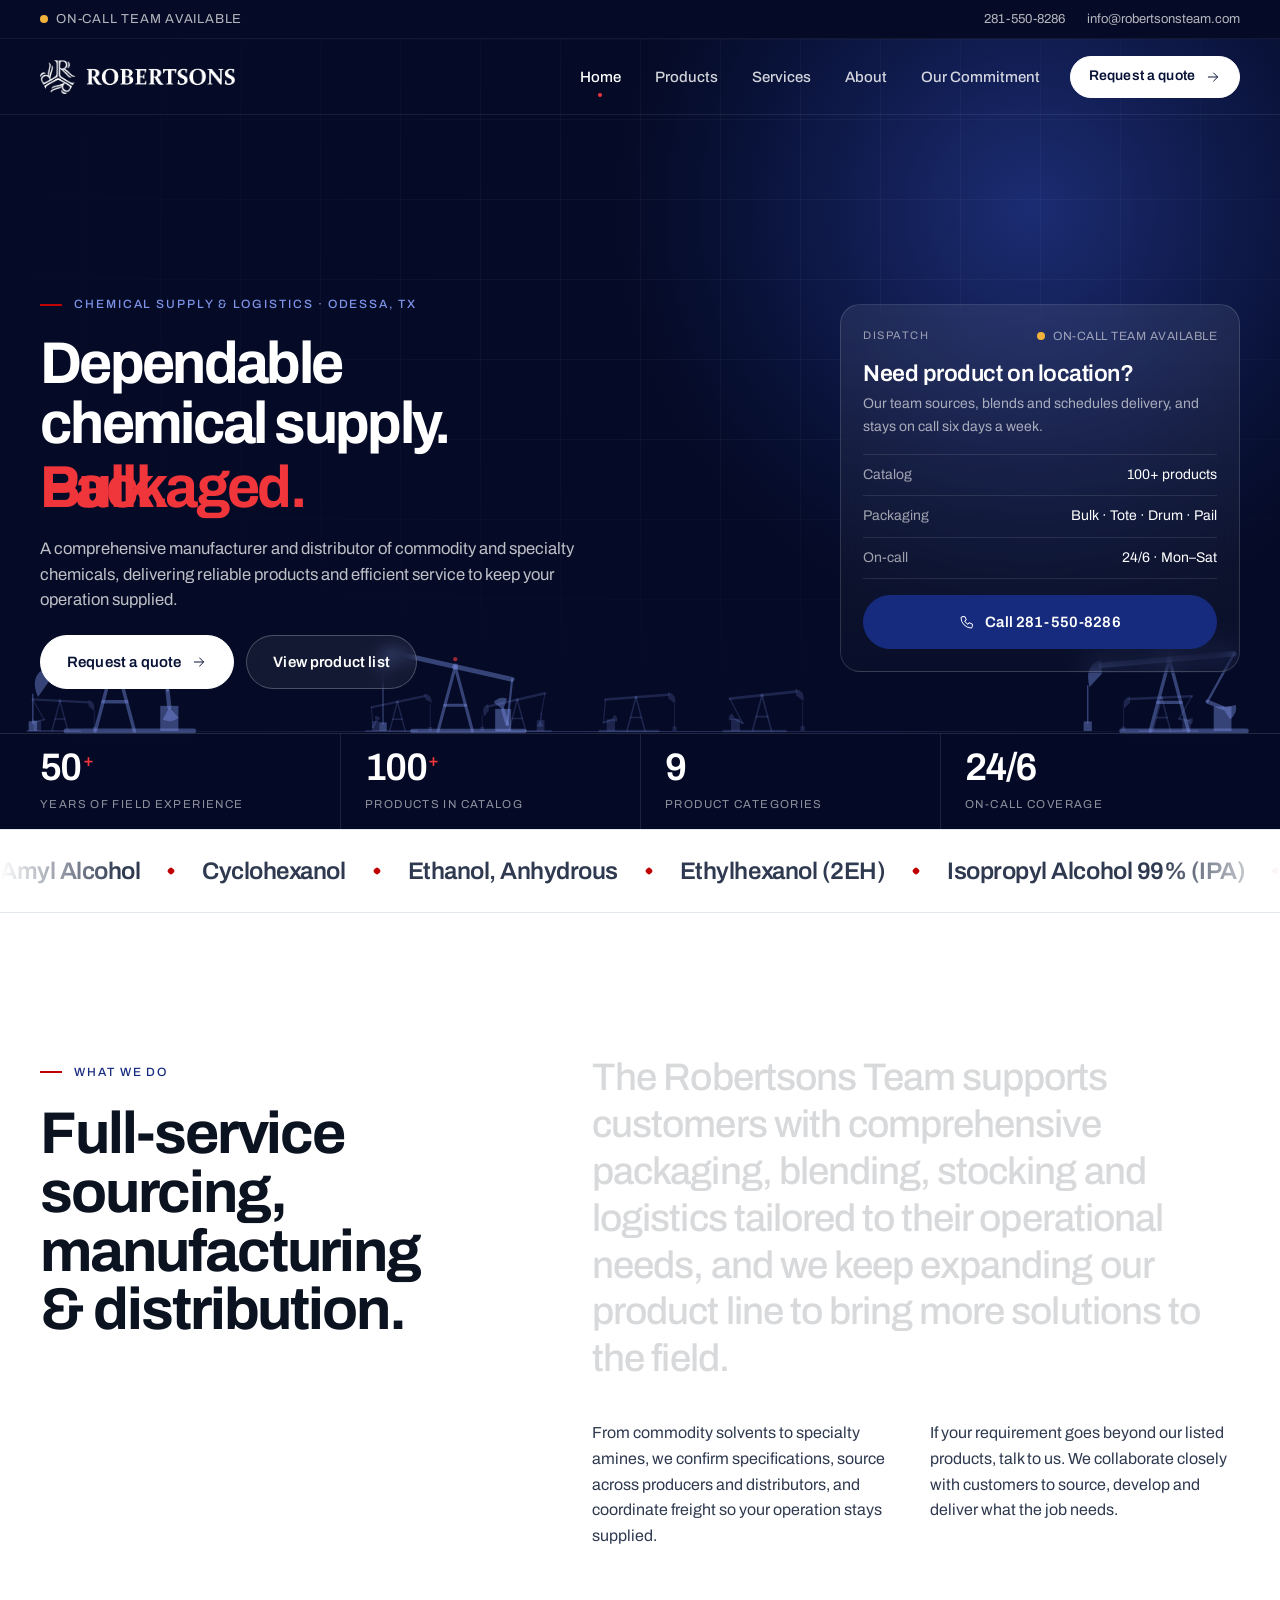
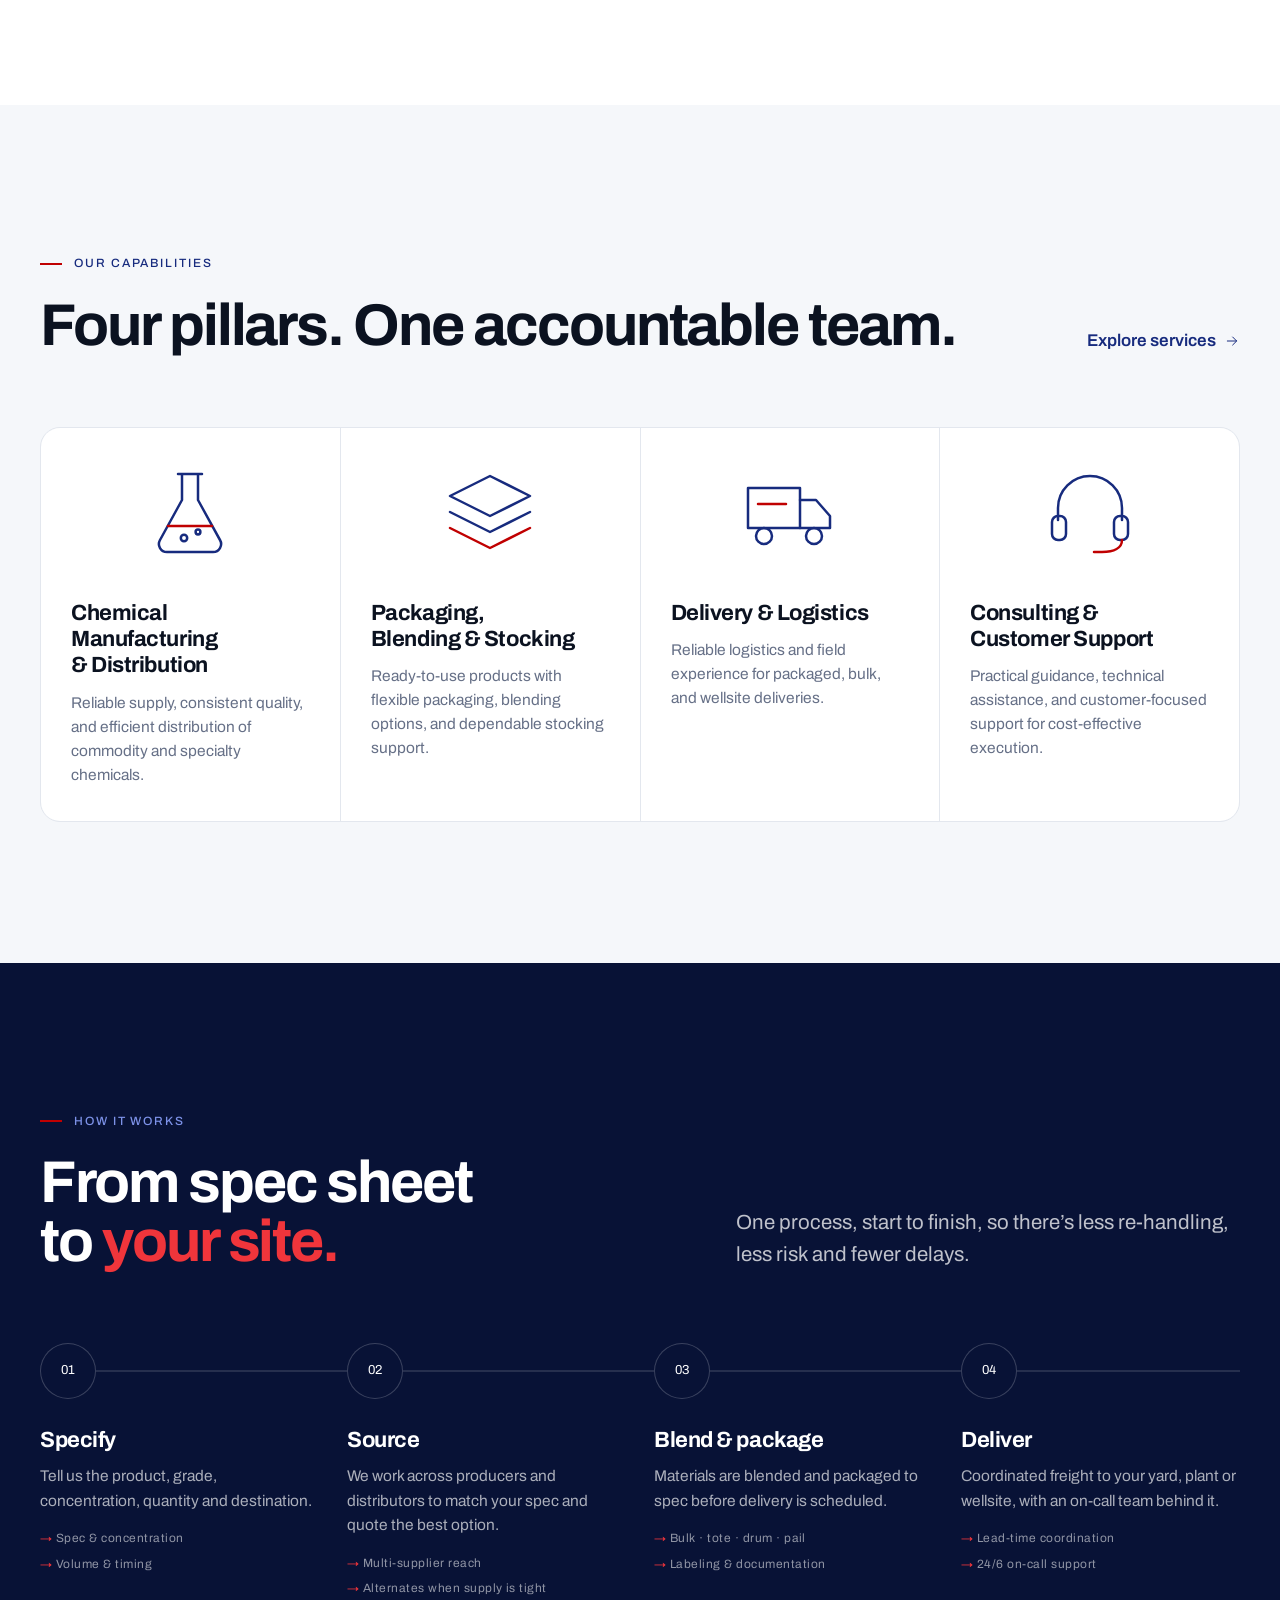
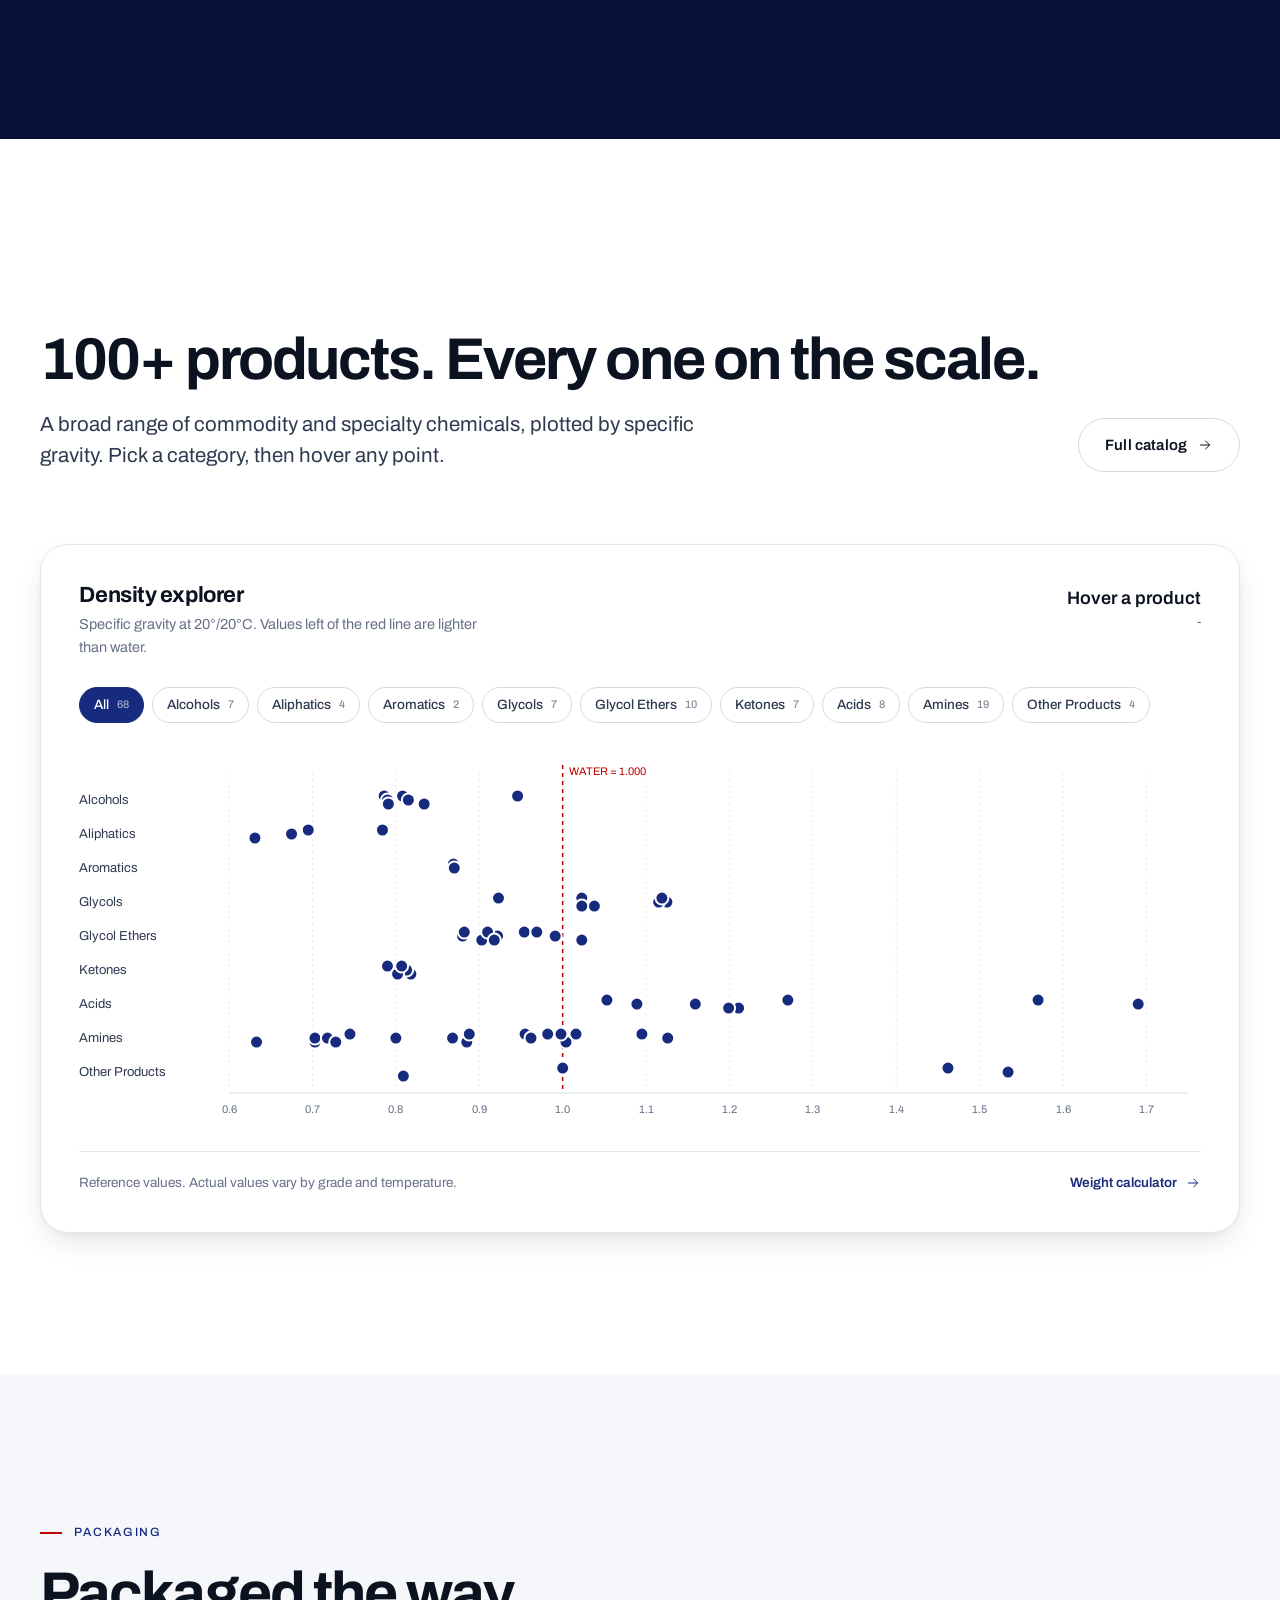
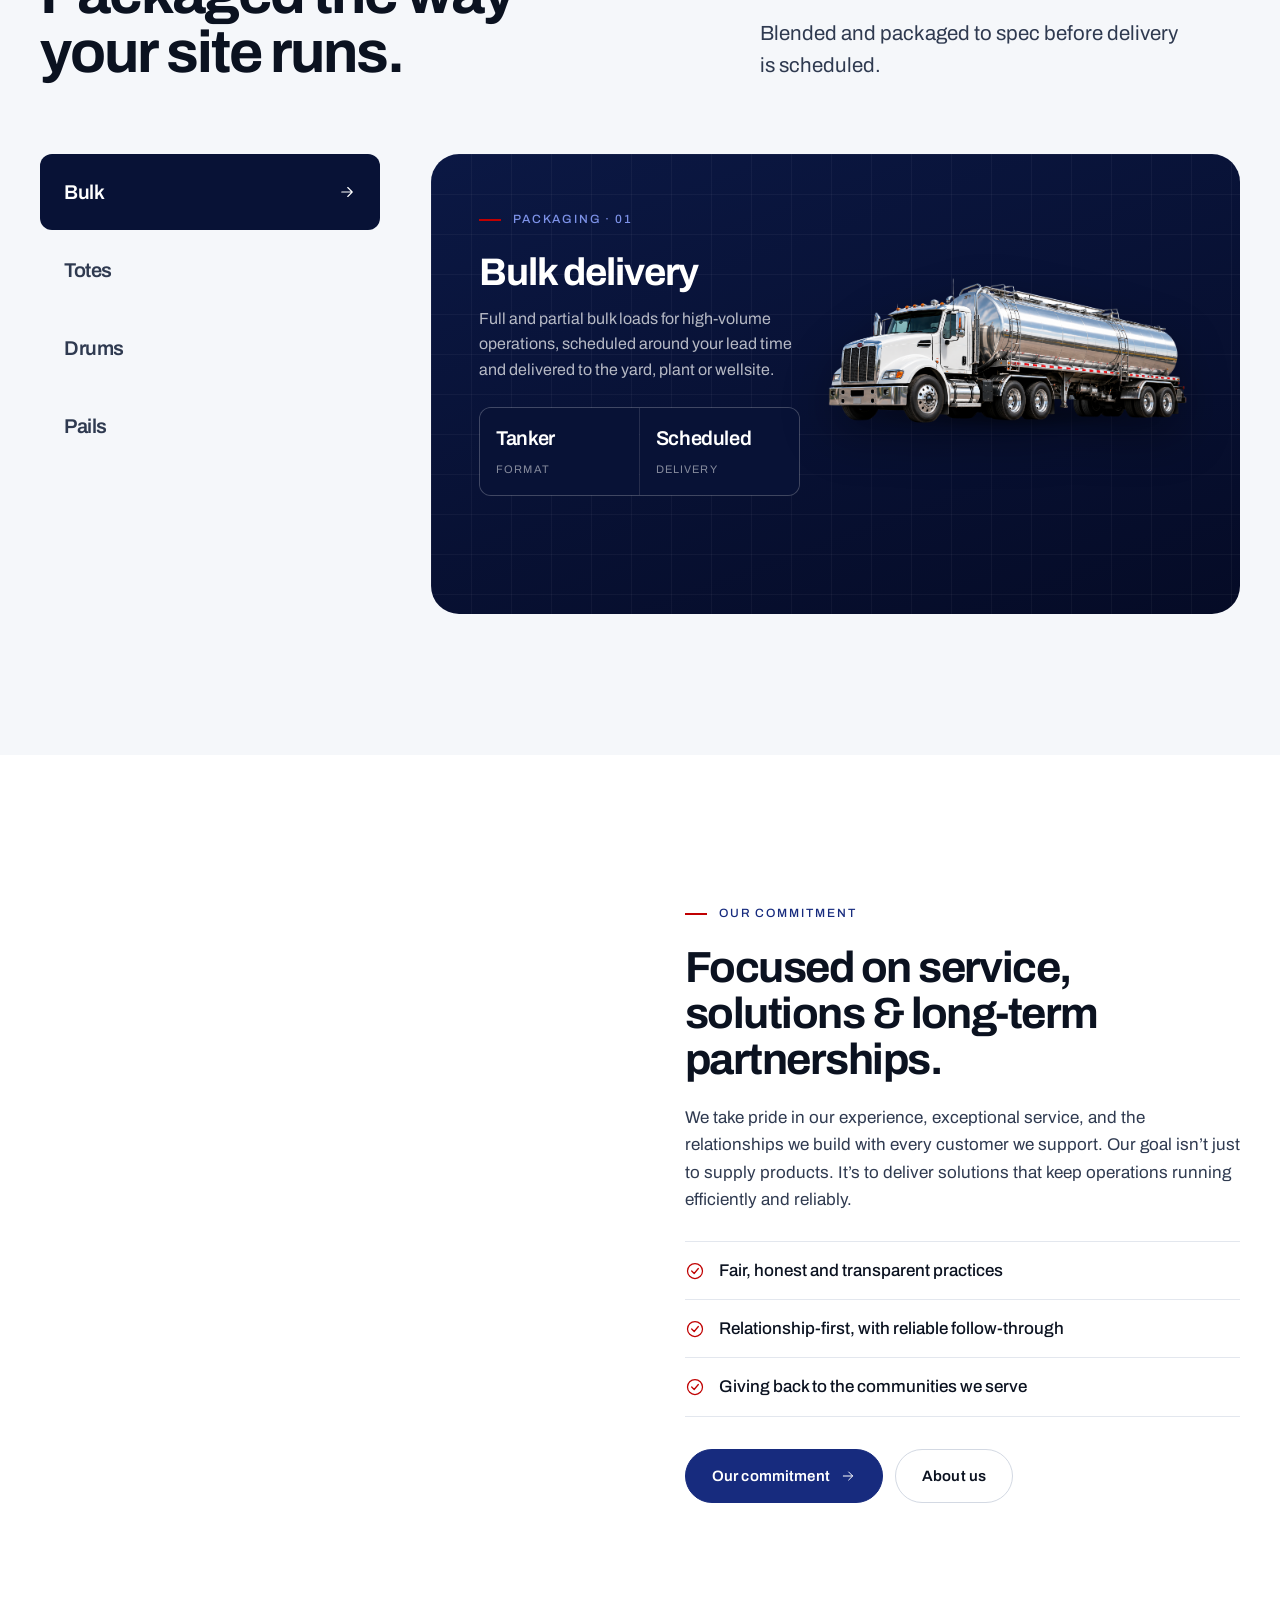
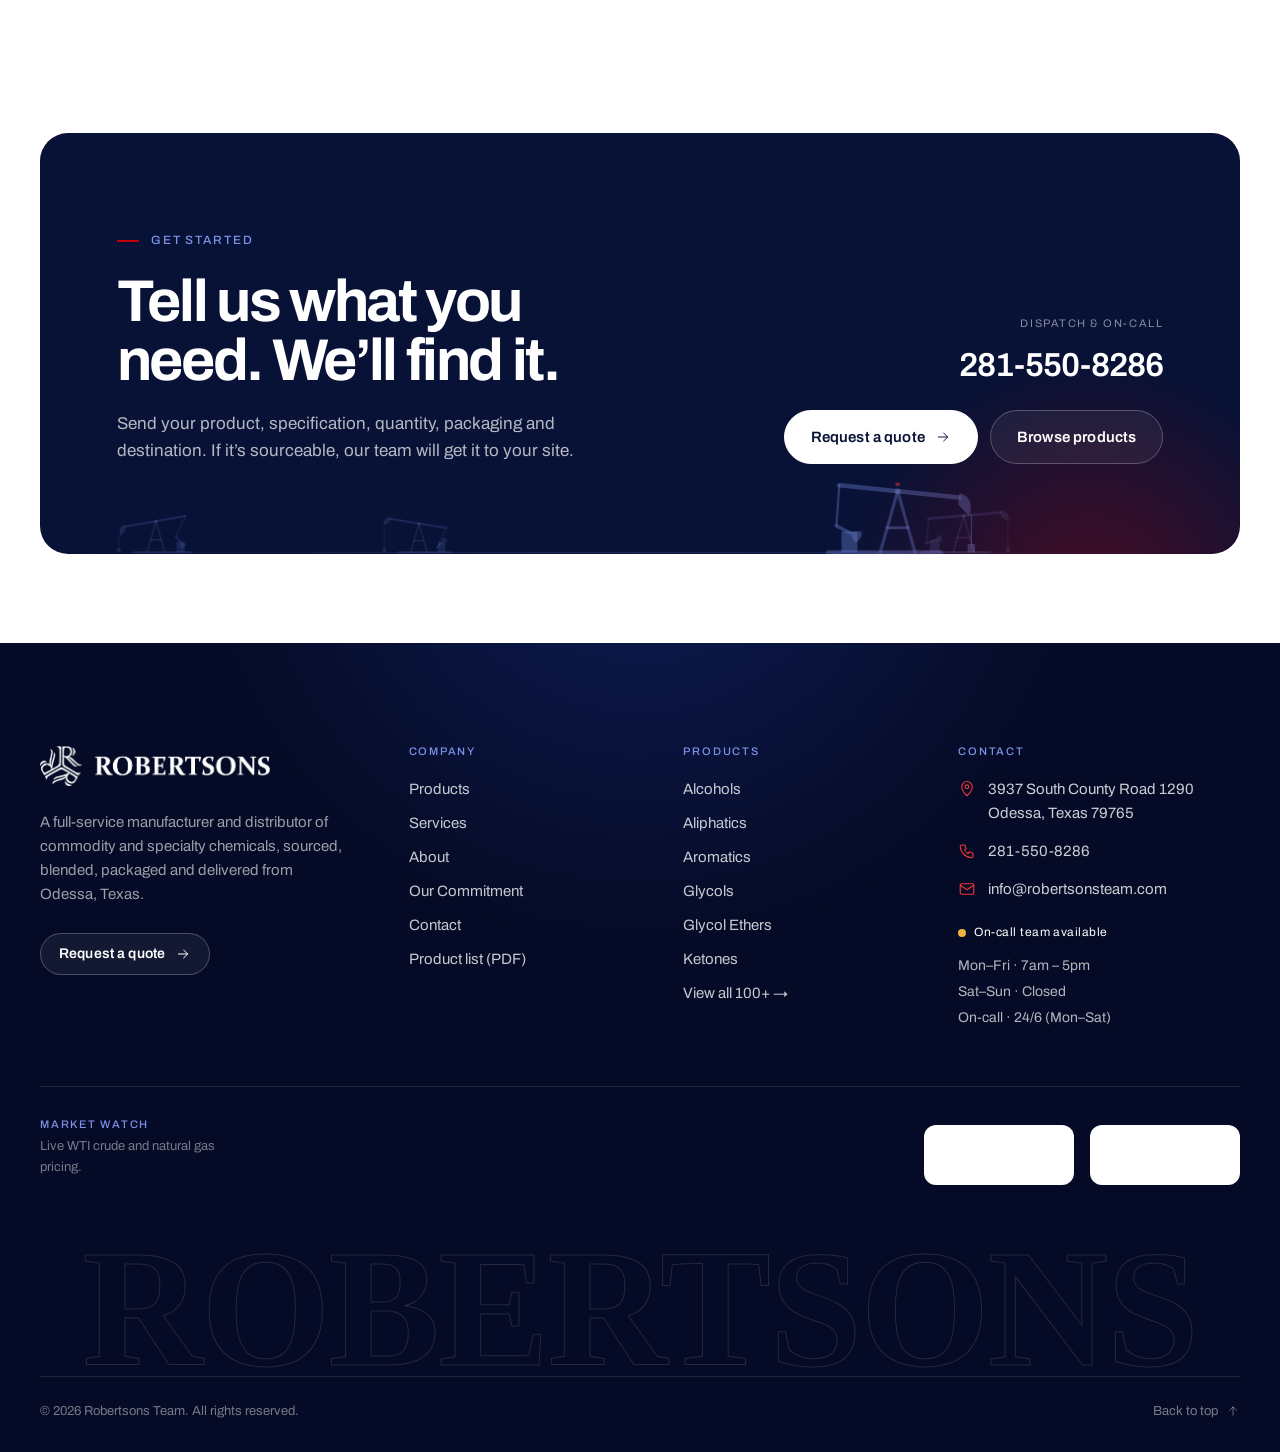
==== commit b8c7ef35: "Swap in photos for commitment, sourcing and logistics; redraw About story frames - Homepage commitme" ====
--- a/index.html
+++ b/index.html
@@ -113,12 +113,7 @@
 
 <section class="section"><div class="wrap">
   <div class="feature">
-    <div class="f-art" data-wipe><span class="tag">Our commitment</span><span class="tag tag-r">Since day one</span><svg viewBox="0 0 400 400" class="ico draw" aria-hidden="true">
-<circle cx="150" cy="200" r="110"/><circle cx="250" cy="200" r="110"/>
-<path class="r" d="M200 108a110 110 0 0 1 0 184a110 110 0 0 1 0-184z"/>
-<g style="font:500 11px var(--f-mono);letter-spacing:.14em;fill:currentColor;stroke:none">
-<text x="110" y="205" text-anchor="middle" opacity=".7">CUSTOMERS</text><text x="290" y="205" text-anchor="middle" opacity=".7">MAKERS</text>
-<text x="200" y="205" text-anchor="middle">RT</text></g></svg></div>
+    <div class="f-art f-photo" data-wipe><img src="assets/img/ourcom.png" alt="Field crew in hard hats silhouetted against a sunset beside a pump jack" width="1453" height="1082" loading="lazy" decoding="async"><span class="tag">Our commitment</span><span class="tag tag-r">Since day one</span></div>
     <div>
       <span class="eyebrow" data-reveal>Our commitment</span>
       <h2 data-reveal style="--i:1">Focused on service, solutions &amp; <span style="white-space:nowrap">long-term</span> partnerships.</h2>
--- a/assets/css/site.css
+++ b/assets/css/site.css
@@ -432,6 +432,11 @@
 .f-art svg{width:72%;height:auto}
 .f-art .tag{position:absolute;left:22px;top:20px;font-family:var(--f-mono);font-size:11px;letter-spacing:.14em;text-transform:uppercase;opacity:.6}
 .f-art .tag-r{left:auto;right:22px}
+.f-art.f-photo::before{display:none}
+.f-art.f-photo img{position:absolute;inset:0;width:100%;height:100%;object-fit:cover;z-index:-1}
+.f-art.f-photo::after{content:"";position:absolute;inset:0 0 auto;height:30%;z-index:-1;background:linear-gradient(rgba(0,0,0,.45),transparent)}
+.f-art.f-photo .tag{opacity:.85}
+.f-art.f-photo img.fp-bottom{object-position:60% 100%;transform:scale(1.3);transform-origin:60% 100%}
 .feature h2{font-size:clamp(30px,3.4vw,48px);letter-spacing:-.035em;margin-bottom:22px}
 .feature p{color:var(--ink-2)}
 .checks{list-style:none;padding:0;margin:28px 0 0;display:grid;gap:0;border-top:1px solid var(--line)}
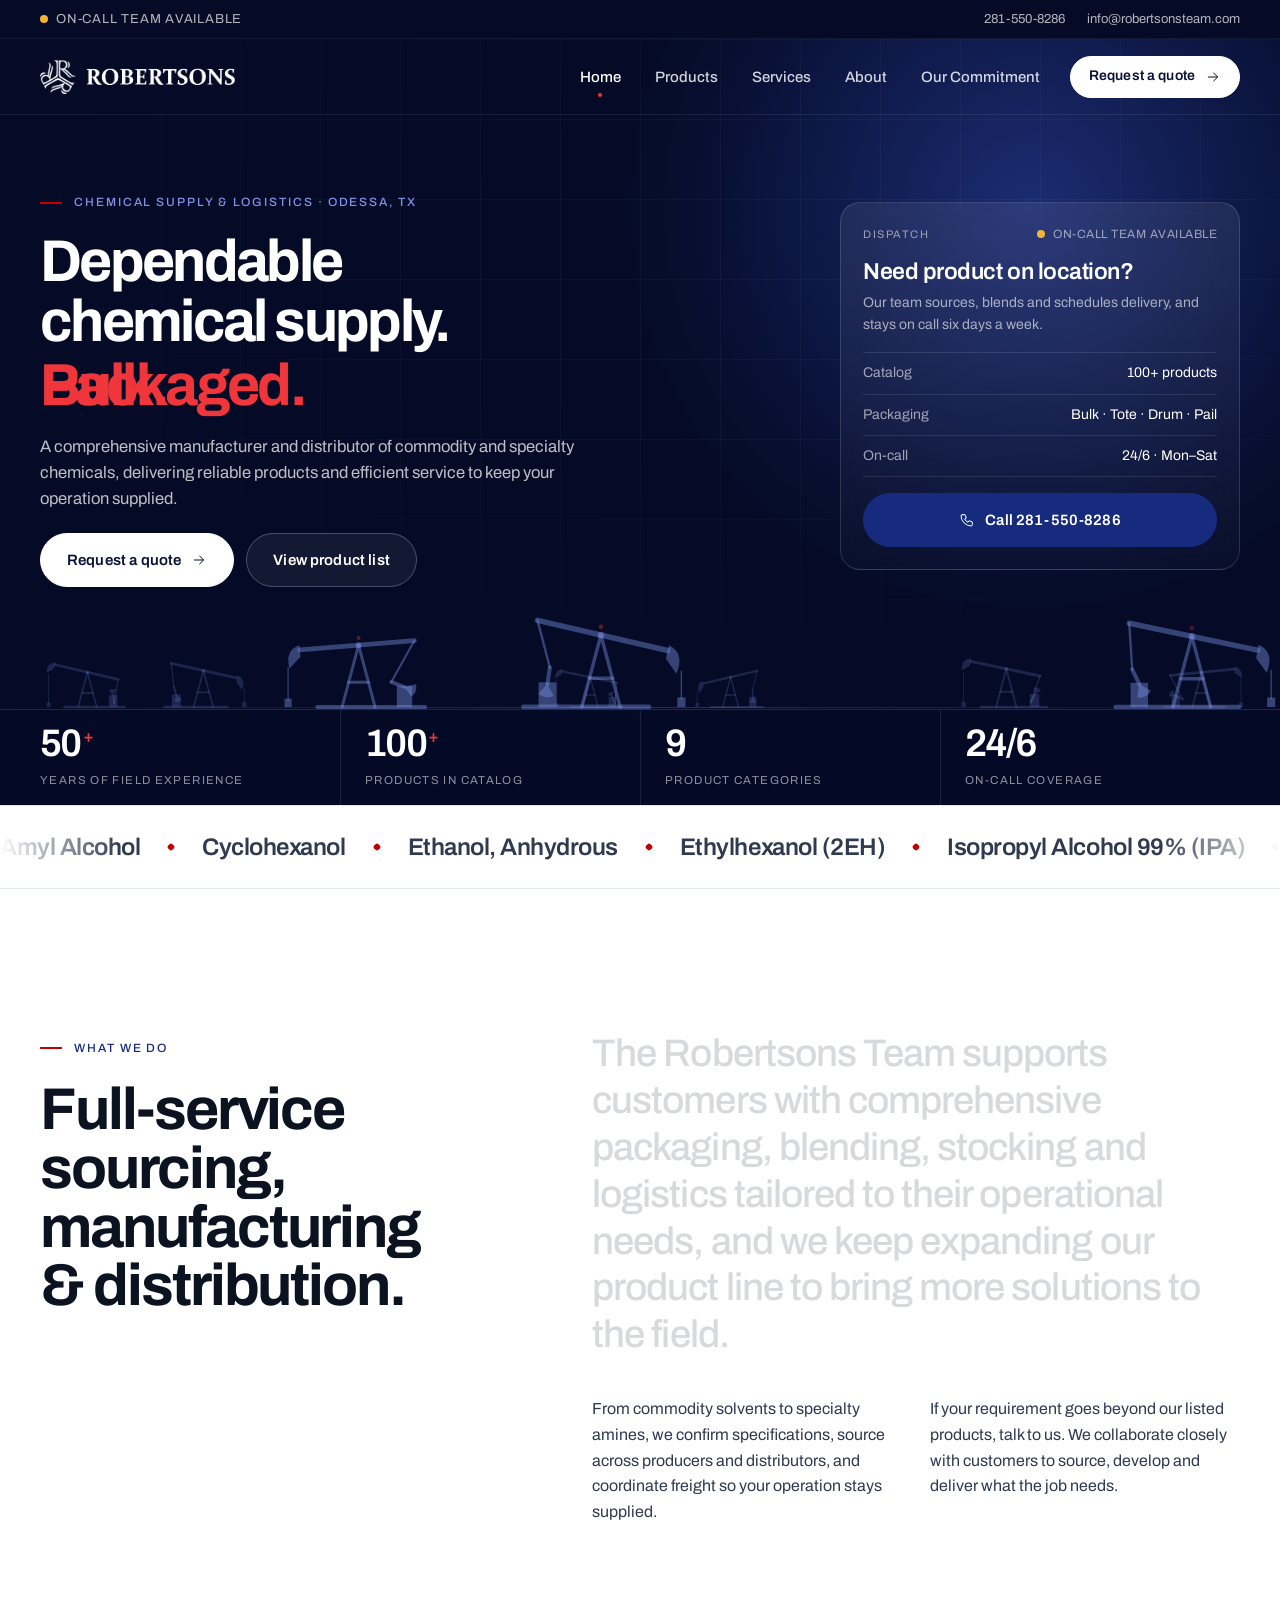
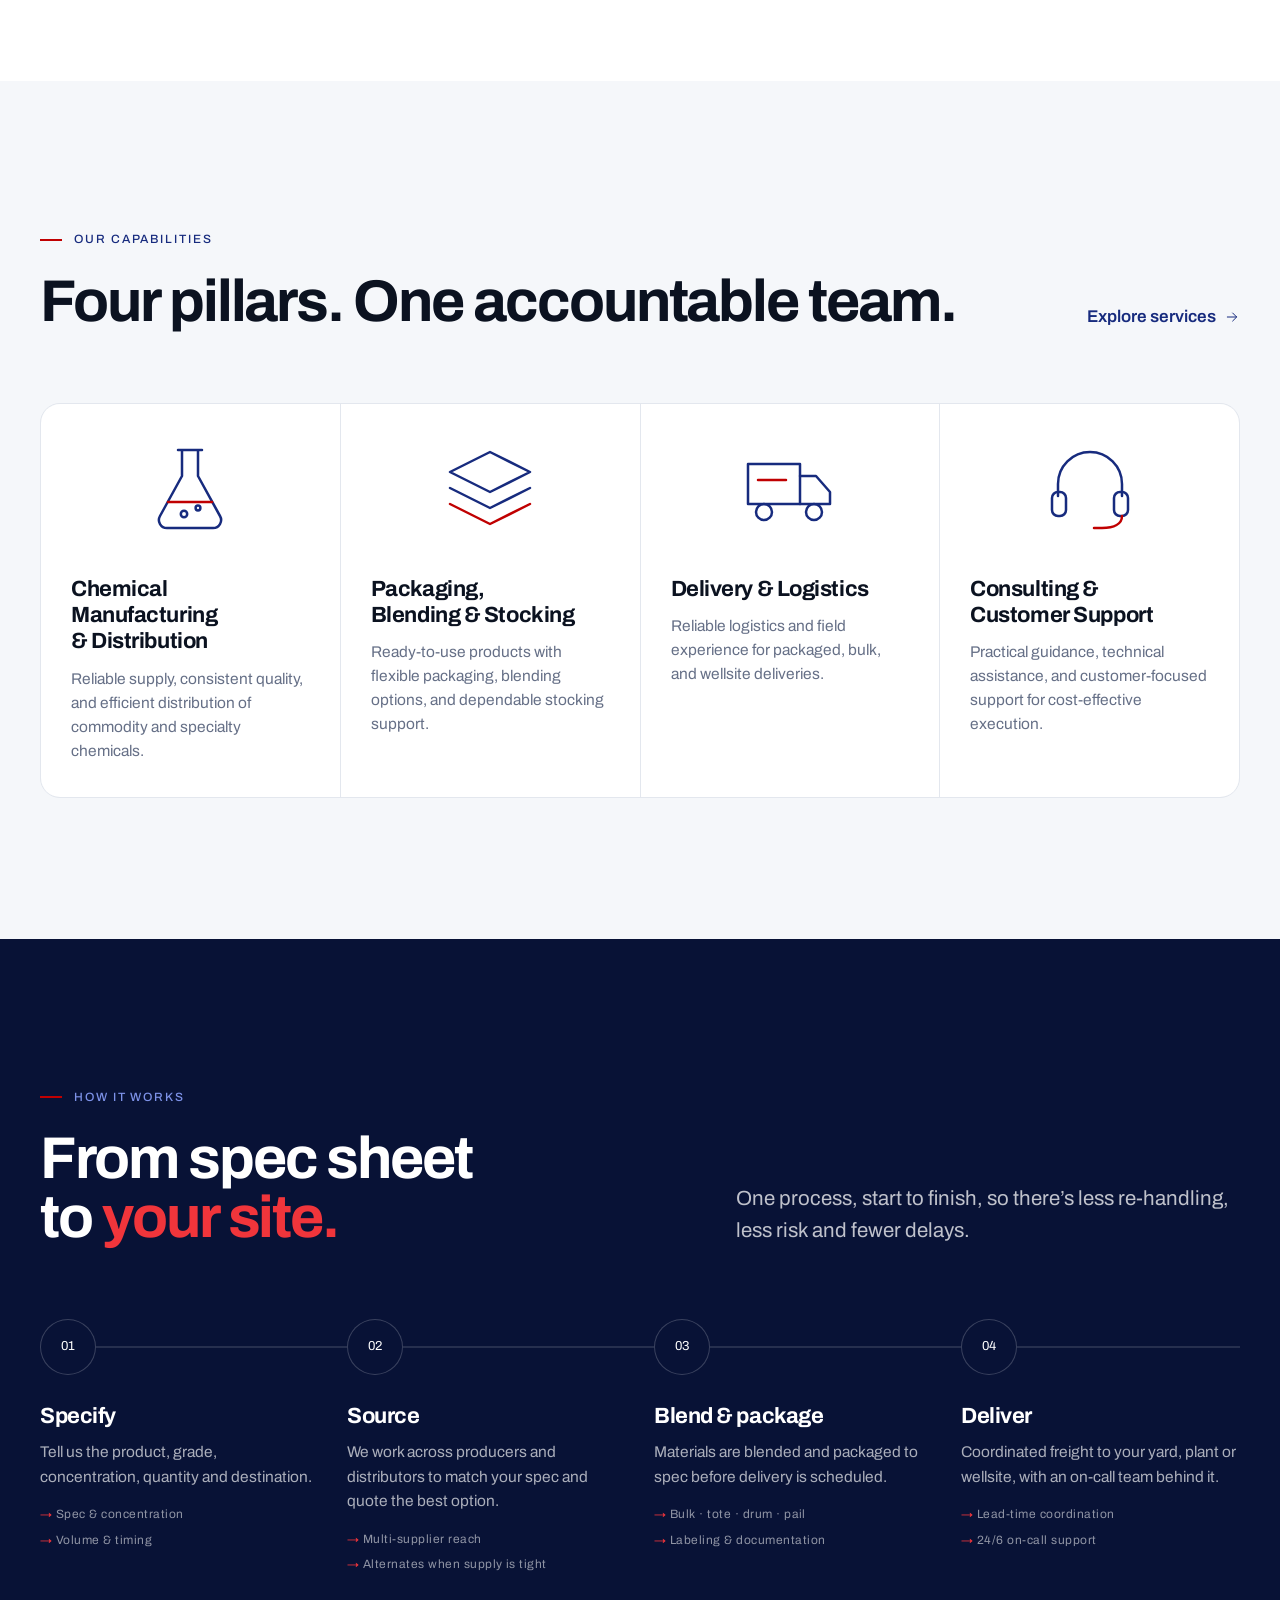
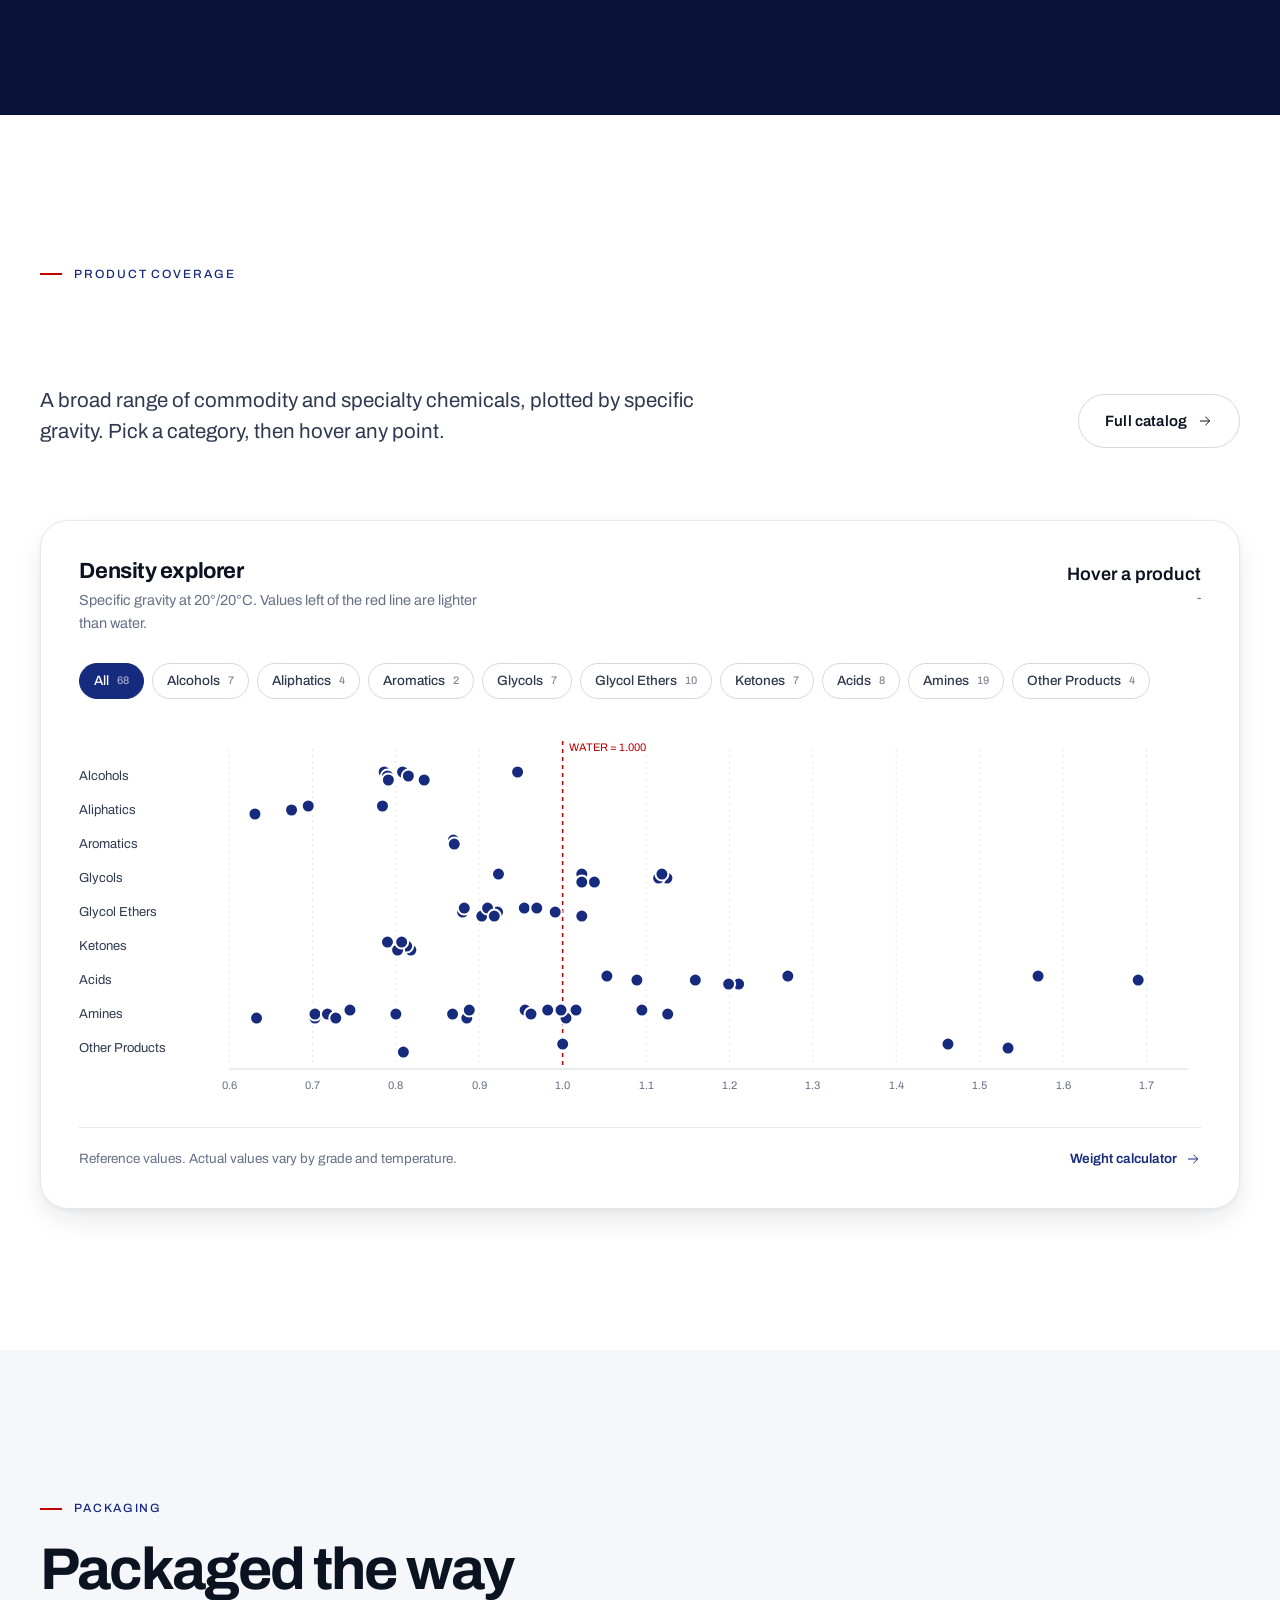
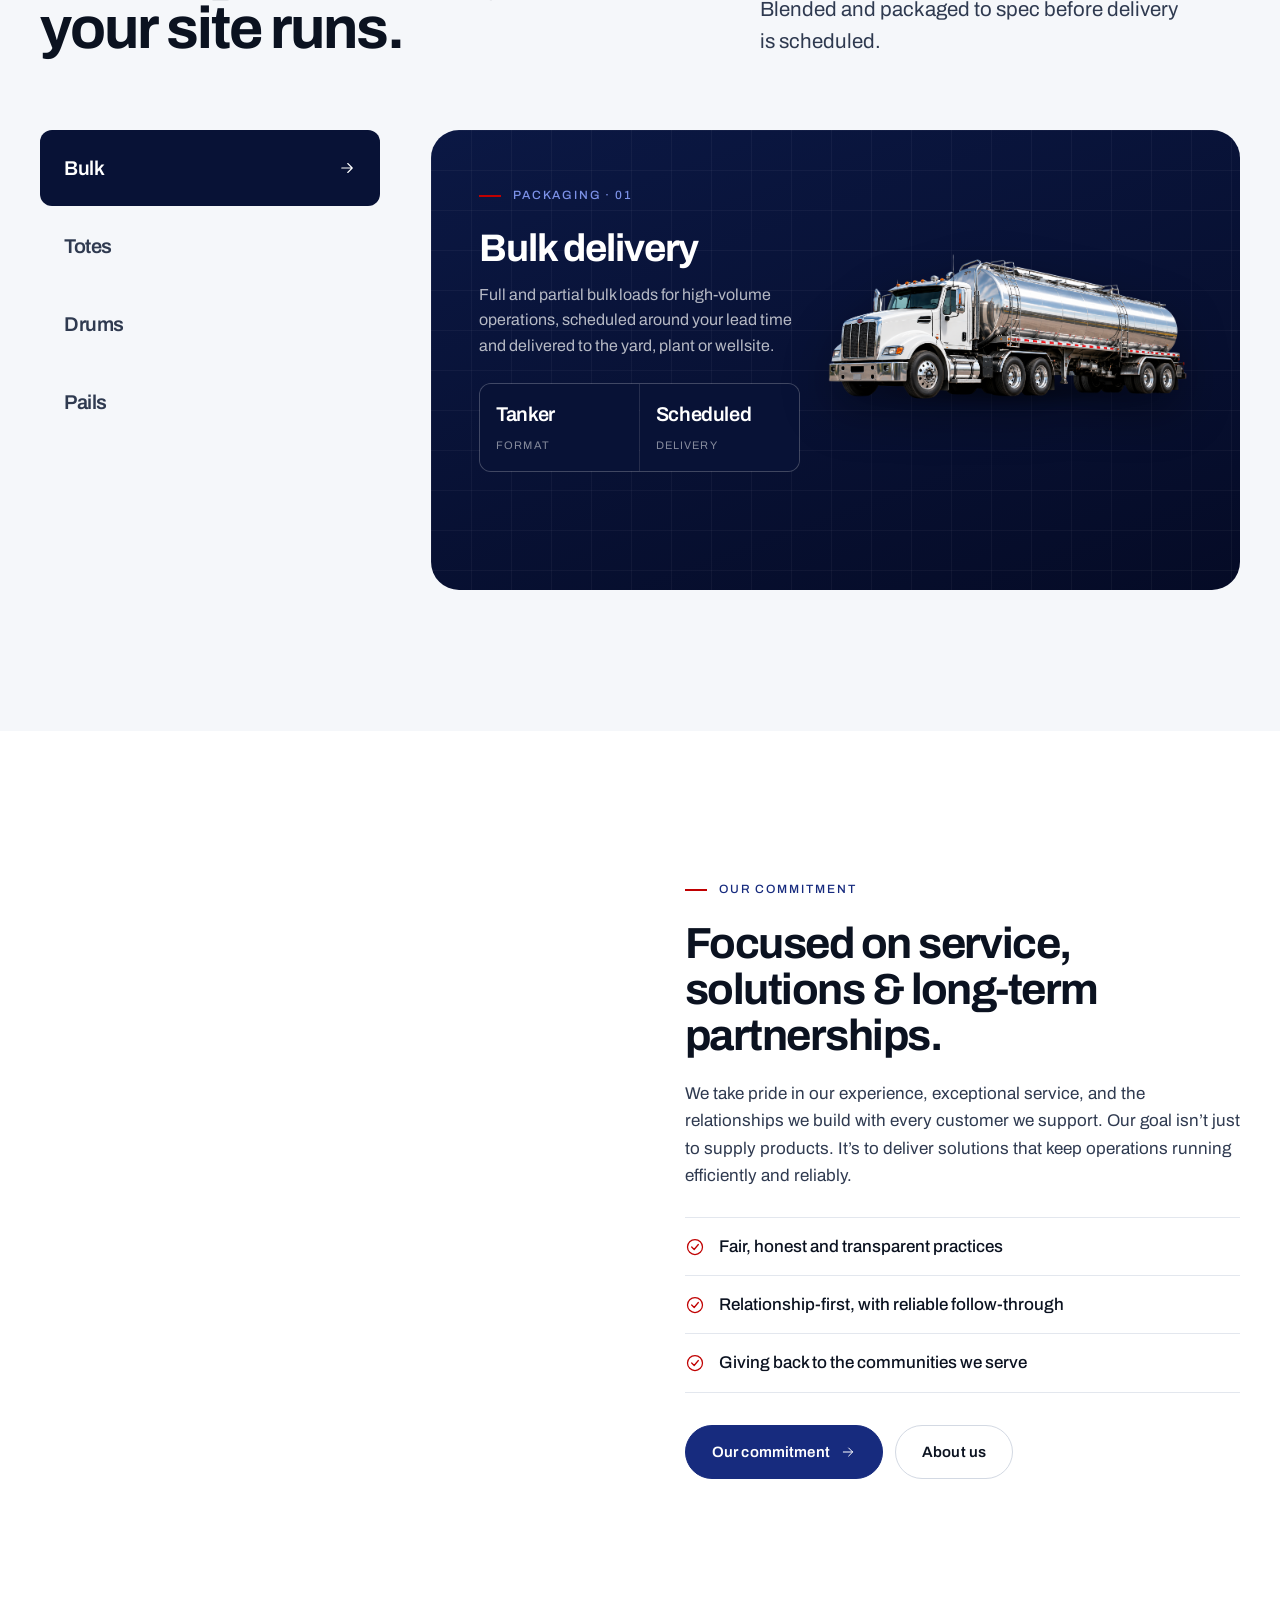
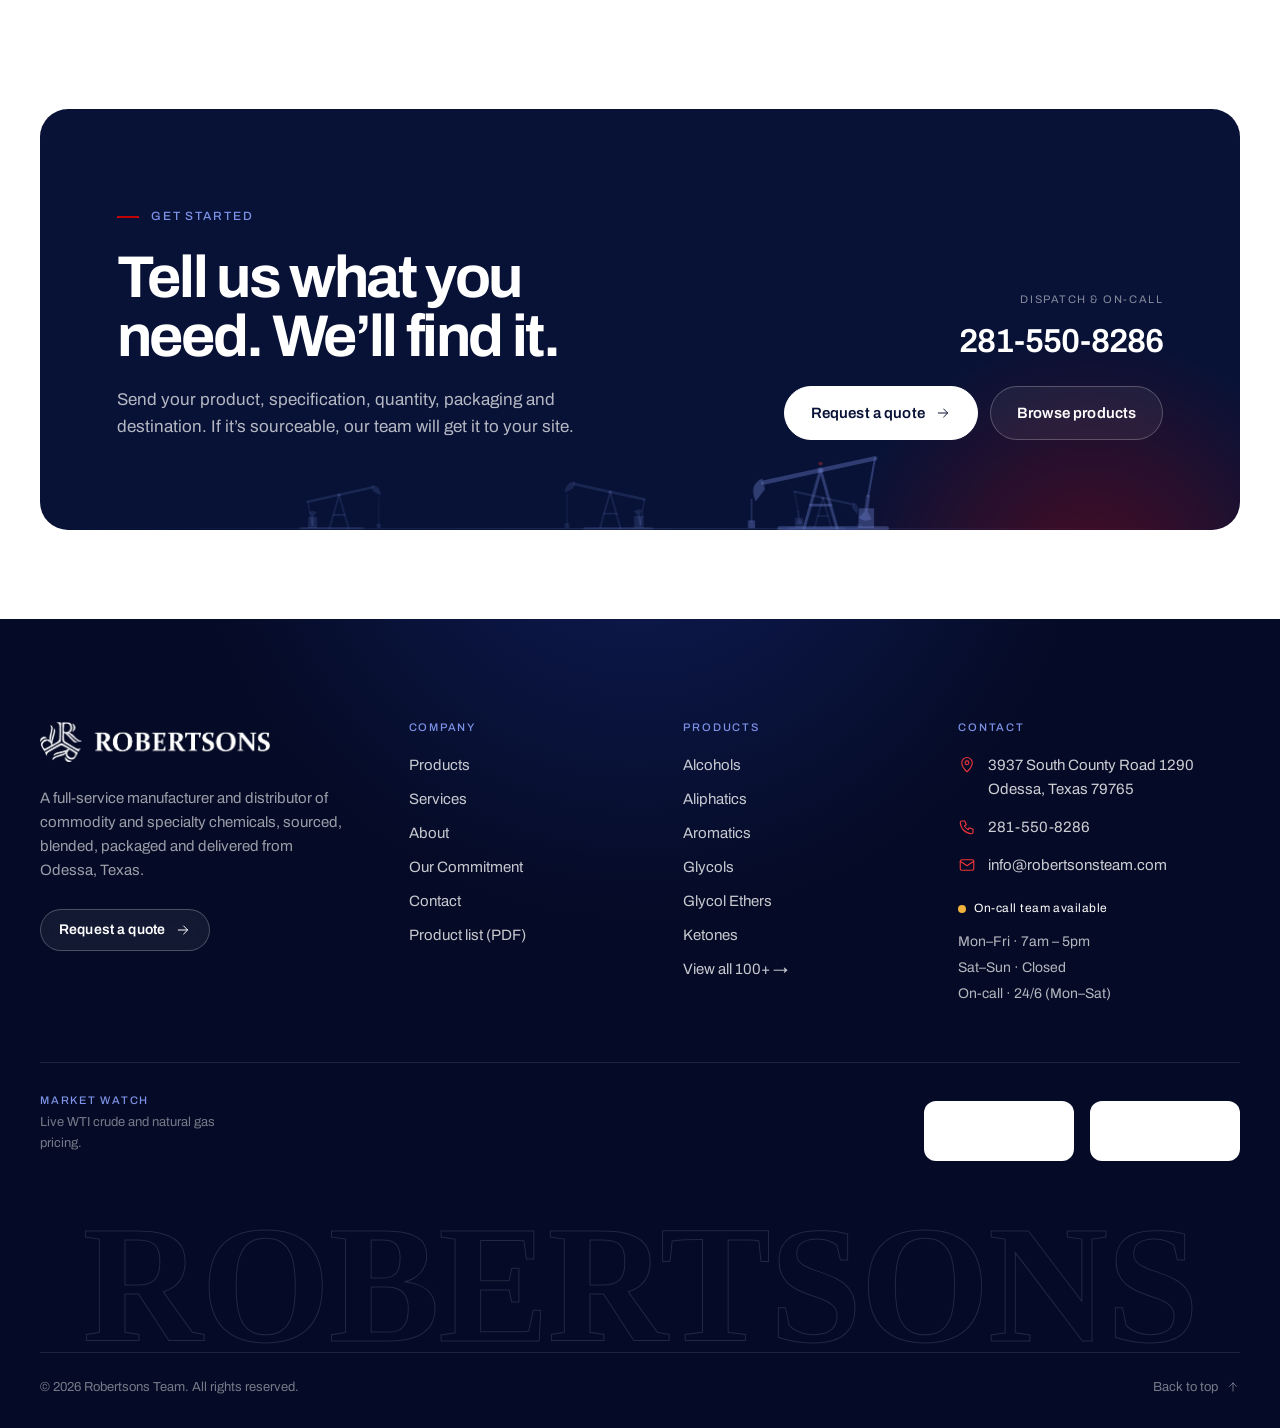
==== commit da0bc3fe: "Services packaging photos, hero spacing, phone input mask - Services packaging tabs use the same pho" ====
--- a/index.html
+++ b/index.html
@@ -9,7 +9,7 @@
 <meta property="og:title" content="Robertsons Team | Chemical Supply, Blending & Logistics · Odessa, TX"><meta property="og:description" content="Dependable commodity and specialty chemical supply for the Permian Basin. Bulk, tote, drum and pail, blended, packaged and delivered by Robertsons Team."><meta property="og:type" content="website">
 <link rel="icon" href="assets/img/logo-mark.png">
 <link rel="preconnect" href="https://fonts.googleapis.com"><link rel="preconnect" href="https://fonts.gstatic.com" crossorigin><link href="https://fonts.googleapis.com/css2?family=Archivo:wdth,wght@62..125,300..800&family=Tinos:wght@700&display=swap" rel="stylesheet">
-<link rel="stylesheet" href="assets/css/site.css?v=20261027">
+<link rel="stylesheet" href="assets/css/site.css?v=20261028">
 <script>document.documentElement.className="js";setTimeout(function(){document.documentElement.classList.add("is-ready")},2500);</script>
 </head><body>
 <a class="skip" href="#main">Skip to content</a>
@@ -168,7 +168,7 @@
   </div>
 </footer>
 <script src="assets/js/data.js?v=20261027"></script>
-<script src="assets/js/site.js?v=20261027"></script>
+<script src="assets/js/site.js?v=20261028"></script>
 
 </body>
 </html>
--- a/assets/css/site.css
+++ b/assets/css/site.css
@@ -199,8 +199,8 @@
 /* ---------- Hero (home) ---------- */
 .hero{
   position:relative;color:#fff;background:var(--navy-950);overflow:hidden;isolation:isolate;
-  min-height:min(calc(100svh - 38px - 72px),860px);display:flex;flex-direction:column;justify-content:flex-end;
-  padding:calc(var(--header-h) + 16px) 0 0;
+  min-height:min(calc(100svh - 38px - 72px - 24px),836px);display:flex;flex-direction:column;justify-content:flex-end;
+  padding:calc(var(--header-h) - 8px) 0 0;
 }
 .hero canvas.pumpjacks{position:absolute;inset:0;width:100%;height:100%;z-index:-1}
 .hero::before{ /* glow */
@@ -215,7 +215,7 @@
   -webkit-mask-image:radial-gradient(ellipse 80% 70% at 60% 30%,#000 30%,transparent 80%);
 }
 @keyframes drift{to{transform:translate(-120px,80px) scale(1.1)}}
-.hero-inner{position:relative;padding-bottom:clamp(28px,3.5vw,44px)}
+.hero-inner{position:relative;flex:1;display:flex;flex-direction:column;justify-content:center;padding-bottom:clamp(28px,3.5vw,44px)}
 .hero h1{max-width:13ch;font-size:clamp(38px,4.6vw,68px)}
 .hero h1 .line{display:block;overflow:hidden;padding-bottom:.06em}
 .hero h1 .line > span{display:inline-block;transform:translateY(105%);transition:transform 1.2s var(--ease);transition-delay:calc(var(--i)*.09s + .15s)}
@@ -259,7 +259,7 @@
 
 
 /* ---------- Page hero (inner pages) ---------- */
-.page-hero{position:relative;background:var(--navy-950);color:#fff;overflow:hidden;isolation:isolate;padding:calc(var(--header-h) + clamp(40px,6vw,80px)) 0 clamp(40px,5vw,72px)}
+.page-hero{position:relative;background:var(--navy-950);color:#fff;overflow:hidden;isolation:isolate;padding:calc(var(--header-h) + clamp(40px,6vw,80px) - 24px) 0 clamp(40px,5vw,72px)}
 .page-hero canvas.pumpjacks{position:absolute;inset:0;width:100%;height:100%;z-index:-1;opacity:.75}
 .page-hero::before{content:"";position:absolute;z-index:-2;width:900px;height:900px;left:-200px;bottom:-500px;border-radius:50%;background:radial-gradient(closest-side,rgba(46,71,176,.5),transparent 72%)}
 .page-hero::after{content:"";position:absolute;inset:0;z-index:-1;pointer-events:none;background-image:linear-gradient(rgba(255,255,255,.035) 1px,transparent 1px),linear-gradient(90deg,rgba(255,255,255,.035) 1px,transparent 1px);background-size:80px 80px;mask-image:linear-gradient(180deg,#000,transparent);-webkit-mask-image:linear-gradient(180deg,#000,transparent)}
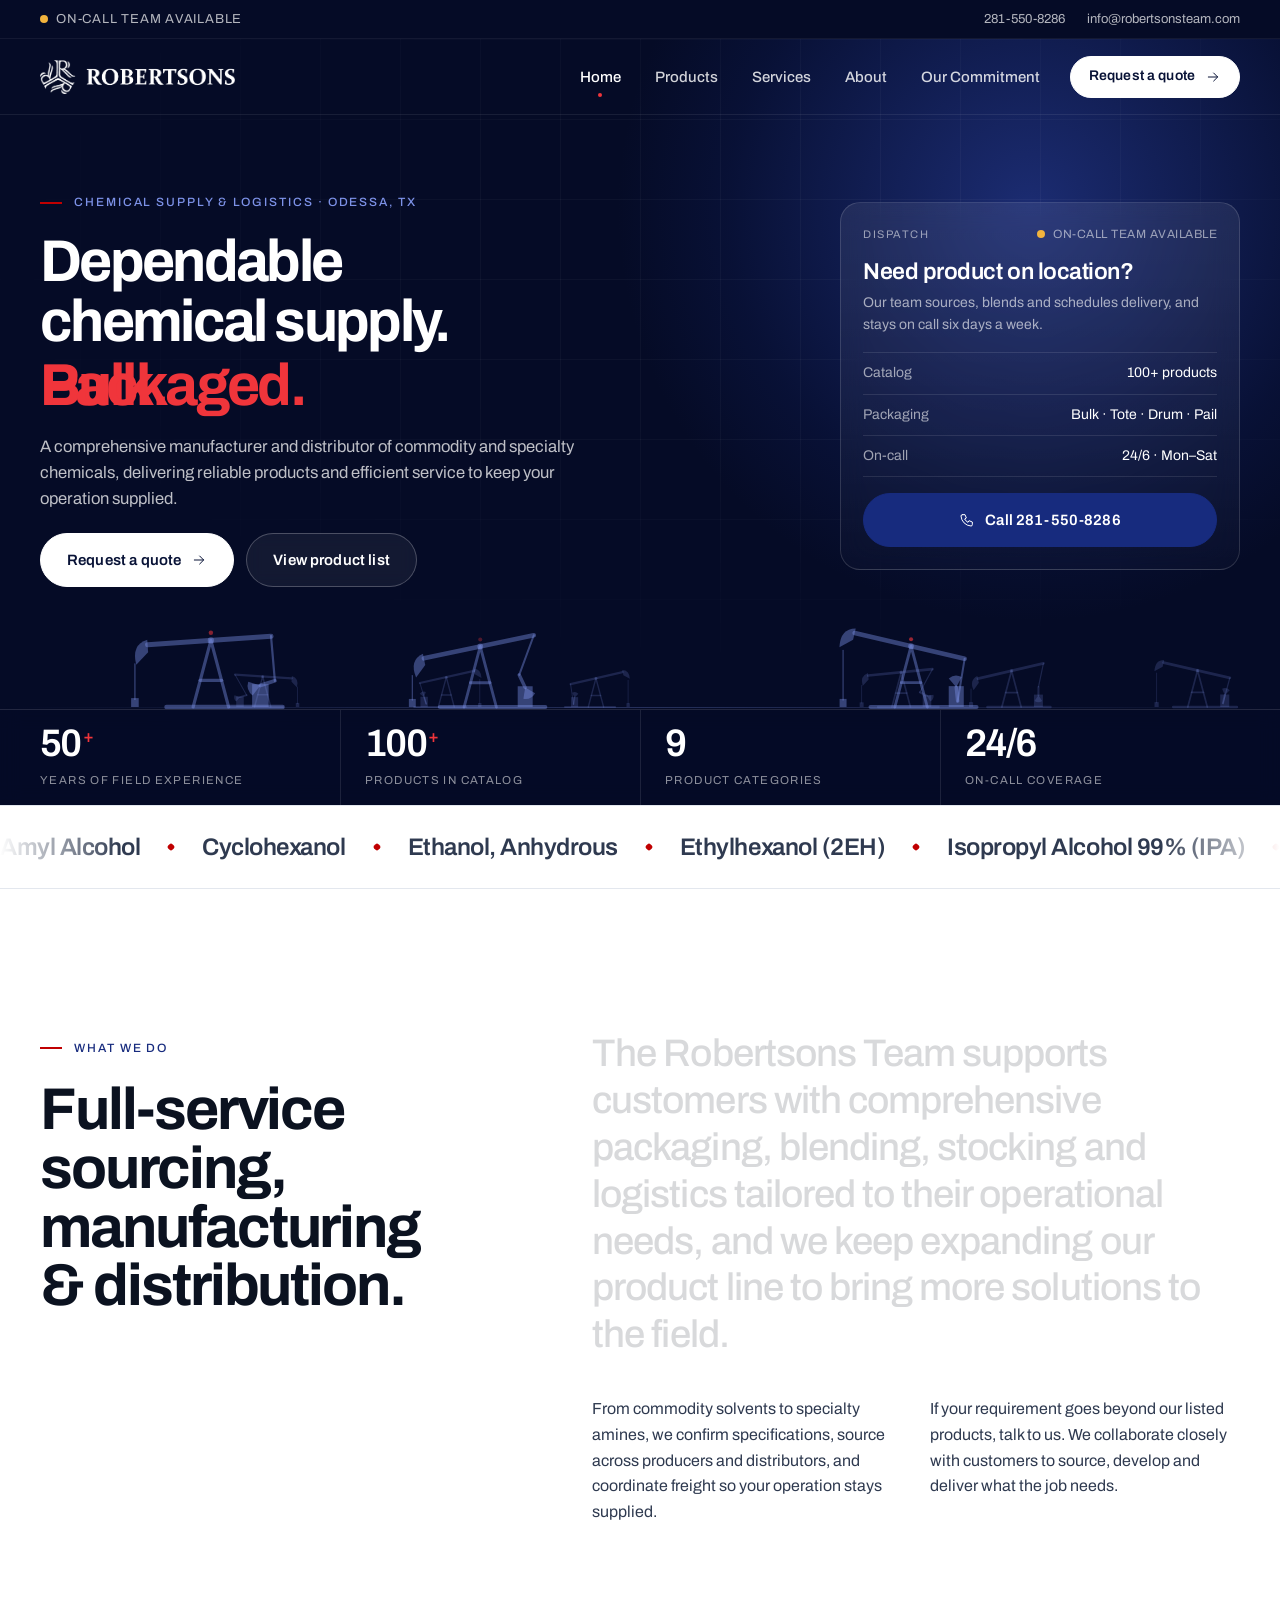
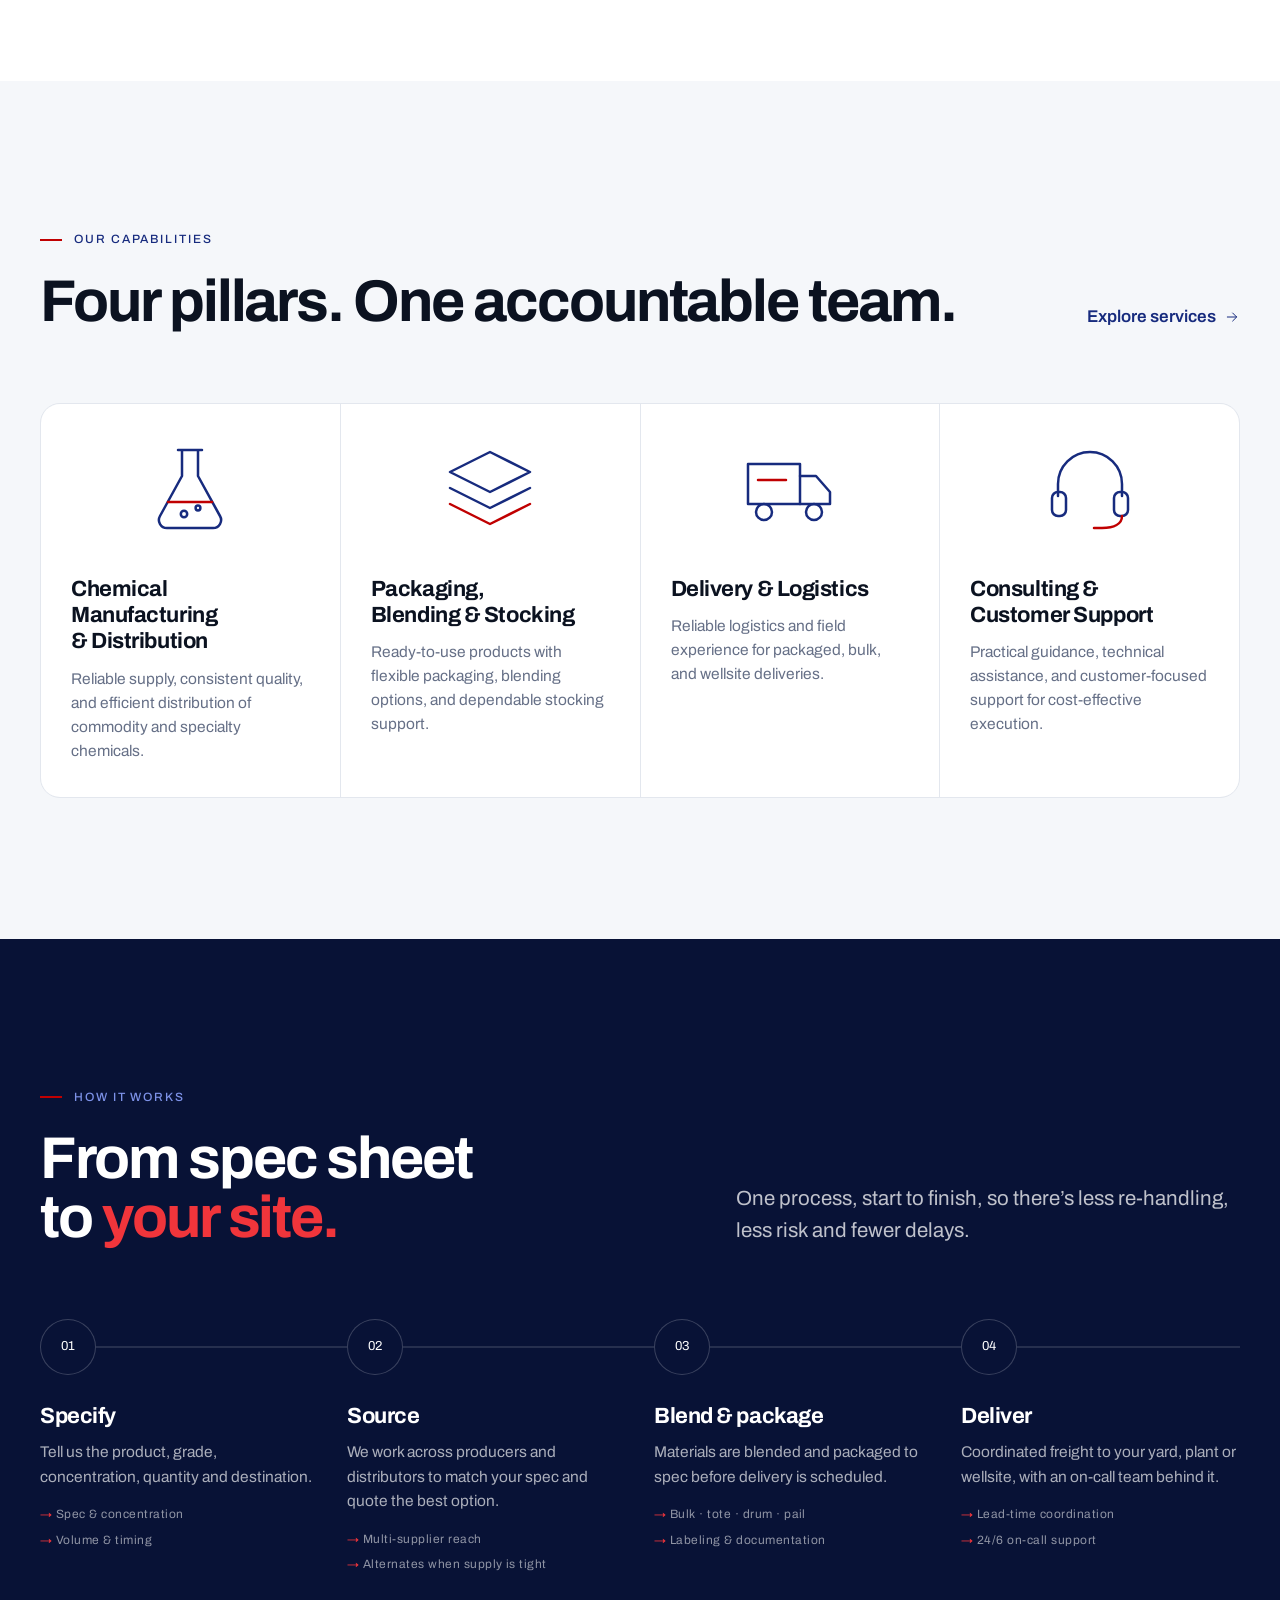
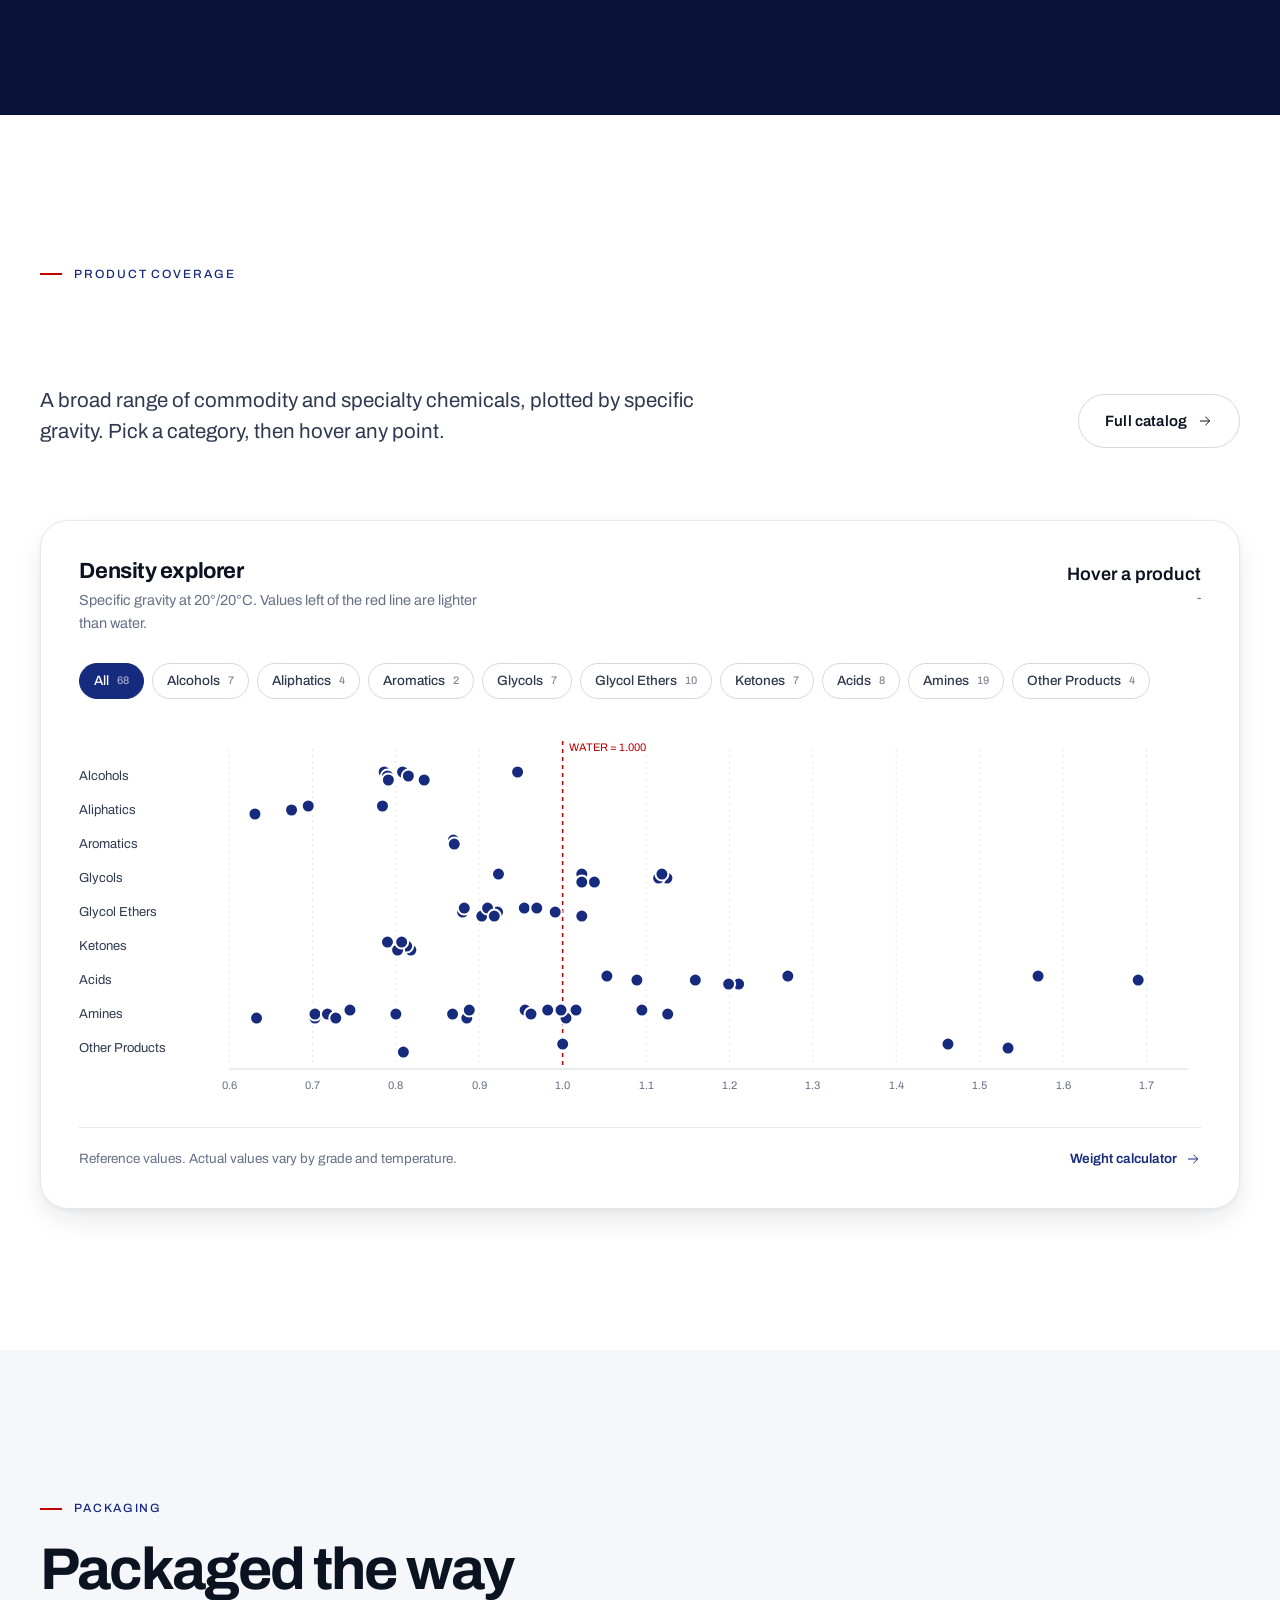
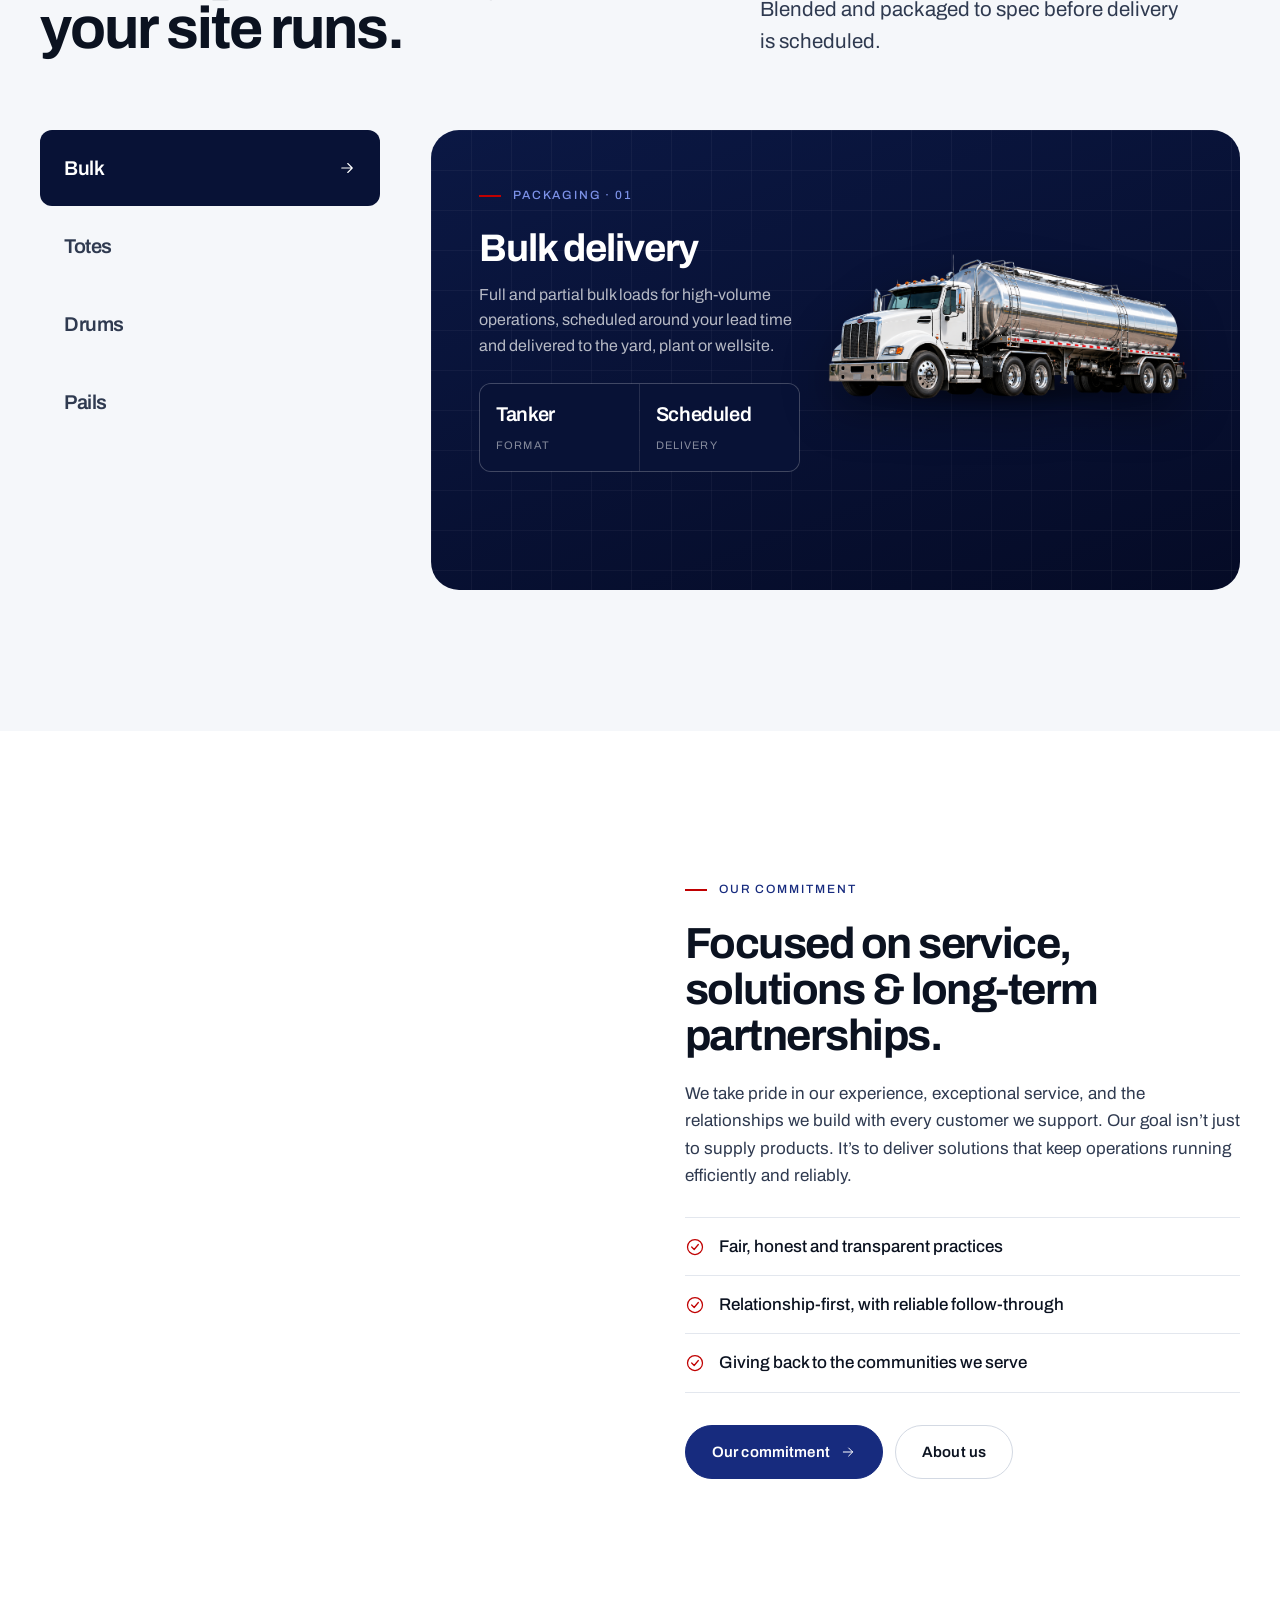
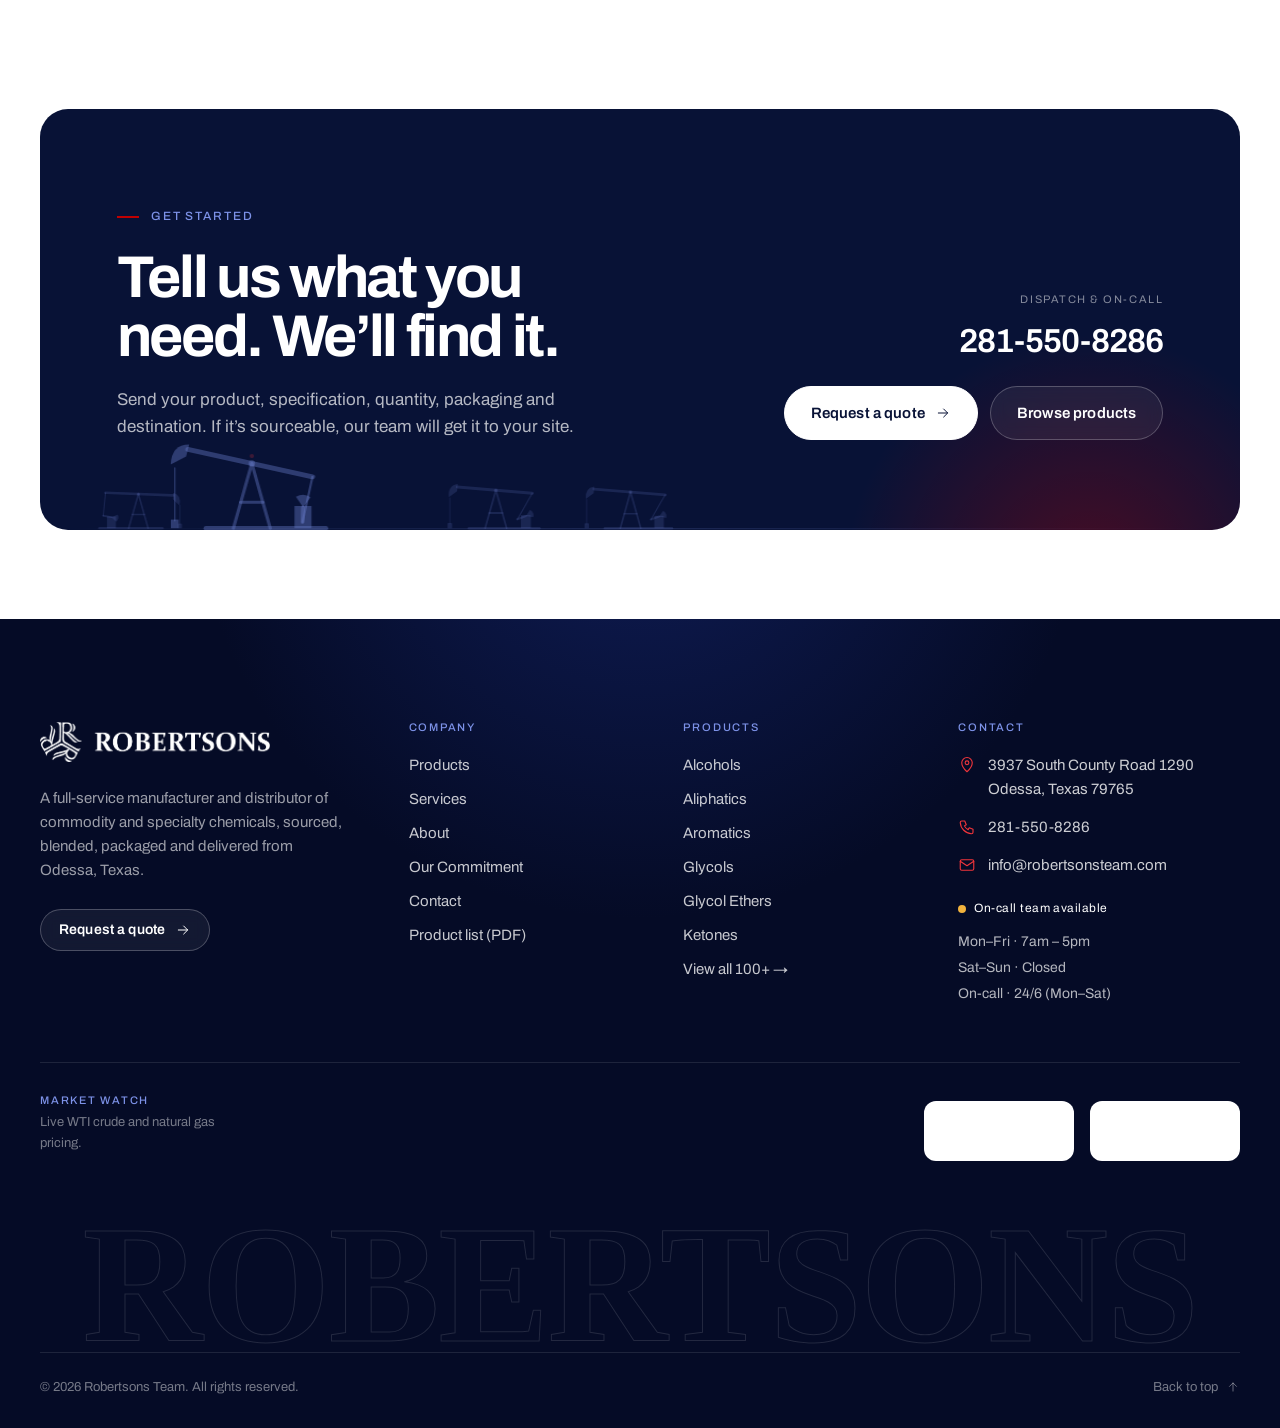
==== commit f4d6298f: "Slow homepage product ticker (70s -> 95s loop) Co-Authored-By: Claude Opus 5.5 <noreply@anthropic.co" ====
--- a/index.html
+++ b/index.html
@@ -9,7 +9,7 @@
 <meta property="og:title" content="Robertsons Team | Chemical Supply, Blending & Logistics · Odessa, TX"><meta property="og:description" content="Dependable commodity and specialty chemical supply for the Permian Basin. Bulk, tote, drum and pail, blended, packaged and delivered by Robertsons Team."><meta property="og:type" content="website">
 <link rel="icon" href="assets/img/logo-mark.png">
 <link rel="preconnect" href="https://fonts.googleapis.com"><link rel="preconnect" href="https://fonts.gstatic.com" crossorigin><link href="https://fonts.googleapis.com/css2?family=Archivo:wdth,wght@62..125,300..800&family=Tinos:wght@700&display=swap" rel="stylesheet">
-<link rel="stylesheet" href="assets/css/site.css?v=20261028">
+<link rel="stylesheet" href="assets/css/site.css?v=20261028b">
 <script>document.documentElement.className="js";setTimeout(function(){document.documentElement.classList.add("is-ready")},2500);</script>
 </head><body>
 <a class="skip" href="#main">Skip to content</a>
--- a/assets/css/site.css
+++ b/assets/css/site.css
@@ -281,7 +281,7 @@
 .marquee::before,.marquee::after{content:"";position:absolute;top:0;bottom:0;width:120px;z-index:2;pointer-events:none}
 .marquee::before{left:0;background:linear-gradient(90deg,#fff,transparent)}
 .marquee::after{right:0;background:linear-gradient(-90deg,#fff,transparent)}
-.marquee-track{display:flex;width:max-content;animation:marq 70s linear infinite}
+.marquee-track{display:flex;width:max-content;animation:marq 95s linear infinite}
 .marquee:hover .marquee-track{animation-play-state:paused}
 .marquee-track span{display:inline-flex;align-items:center;gap:28px;padding-right:28px;font-size:clamp(18px,2vw,24px);font-weight:600;letter-spacing:-.02em;color:var(--ink-2);white-space:nowrap}
 .marquee-track span::after{content:"";width:6px;height:6px;border-radius:2px;background:var(--red);transform:rotate(45deg)}
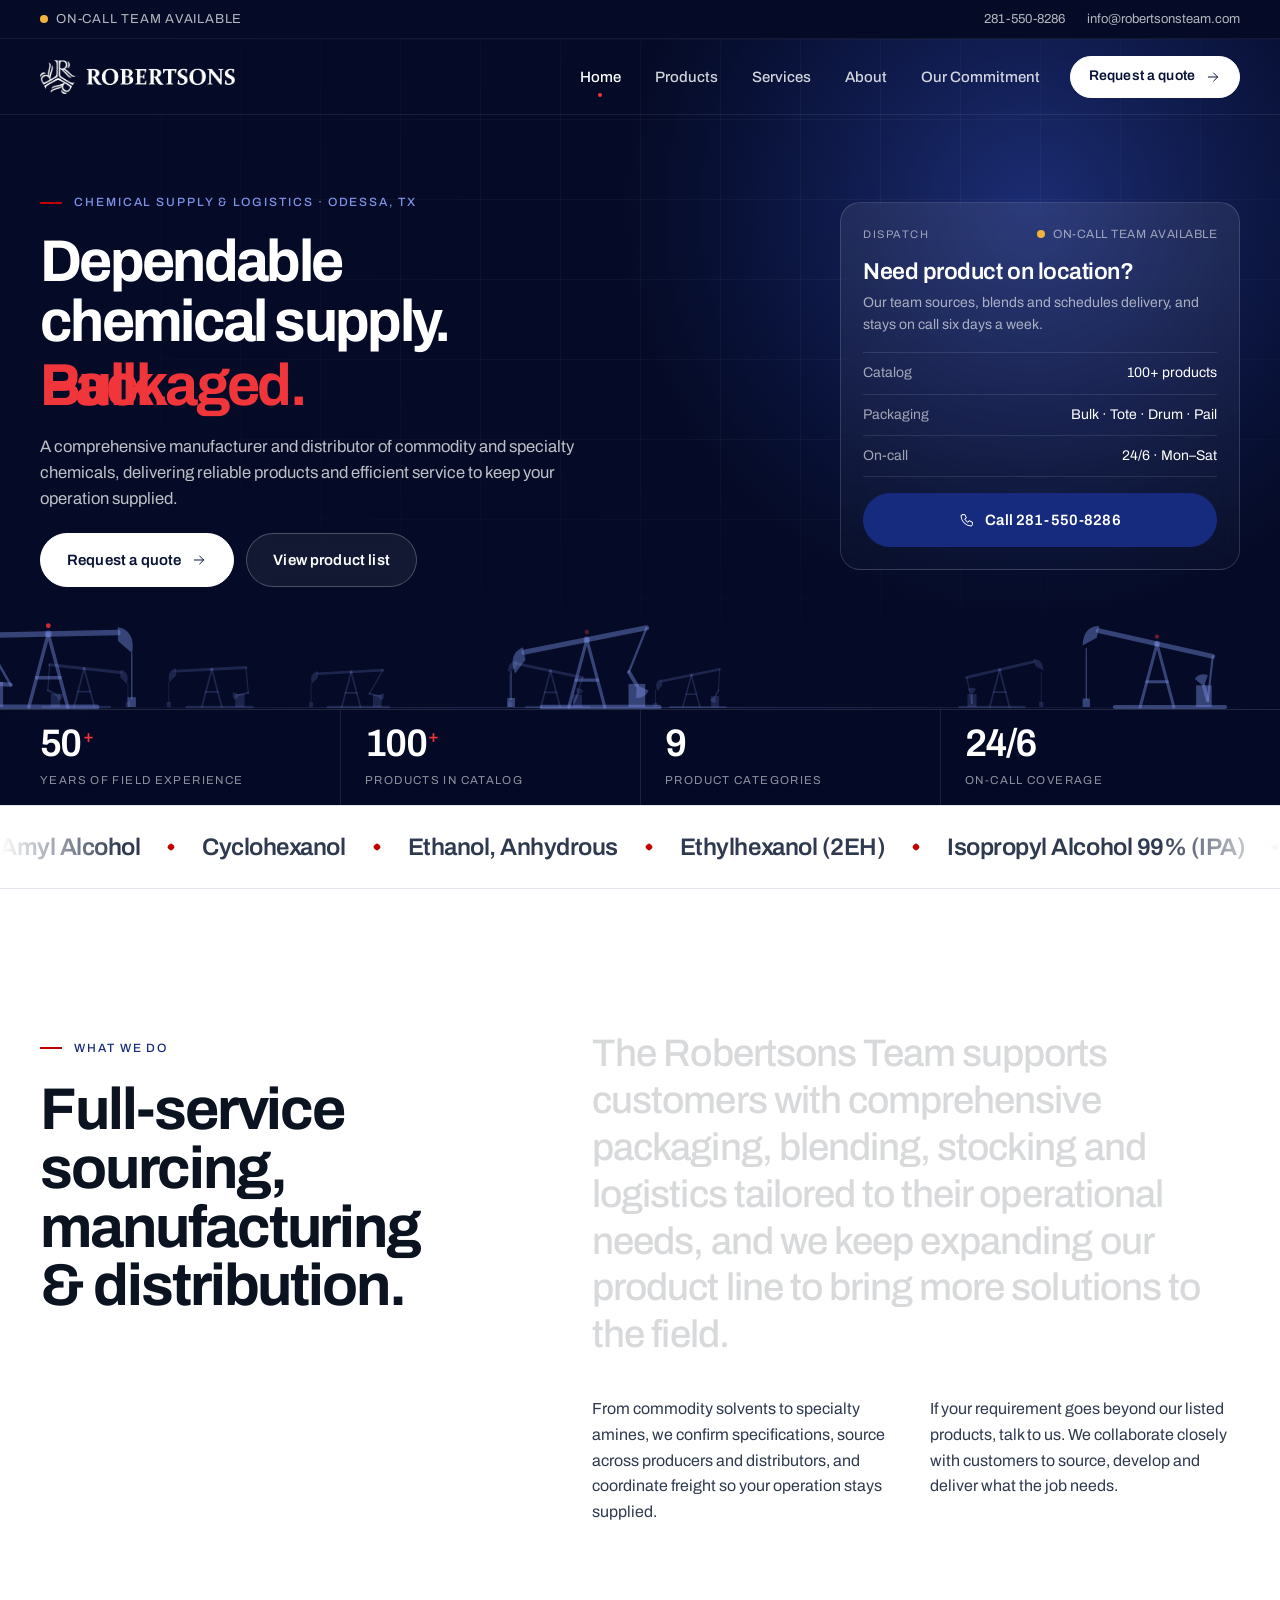
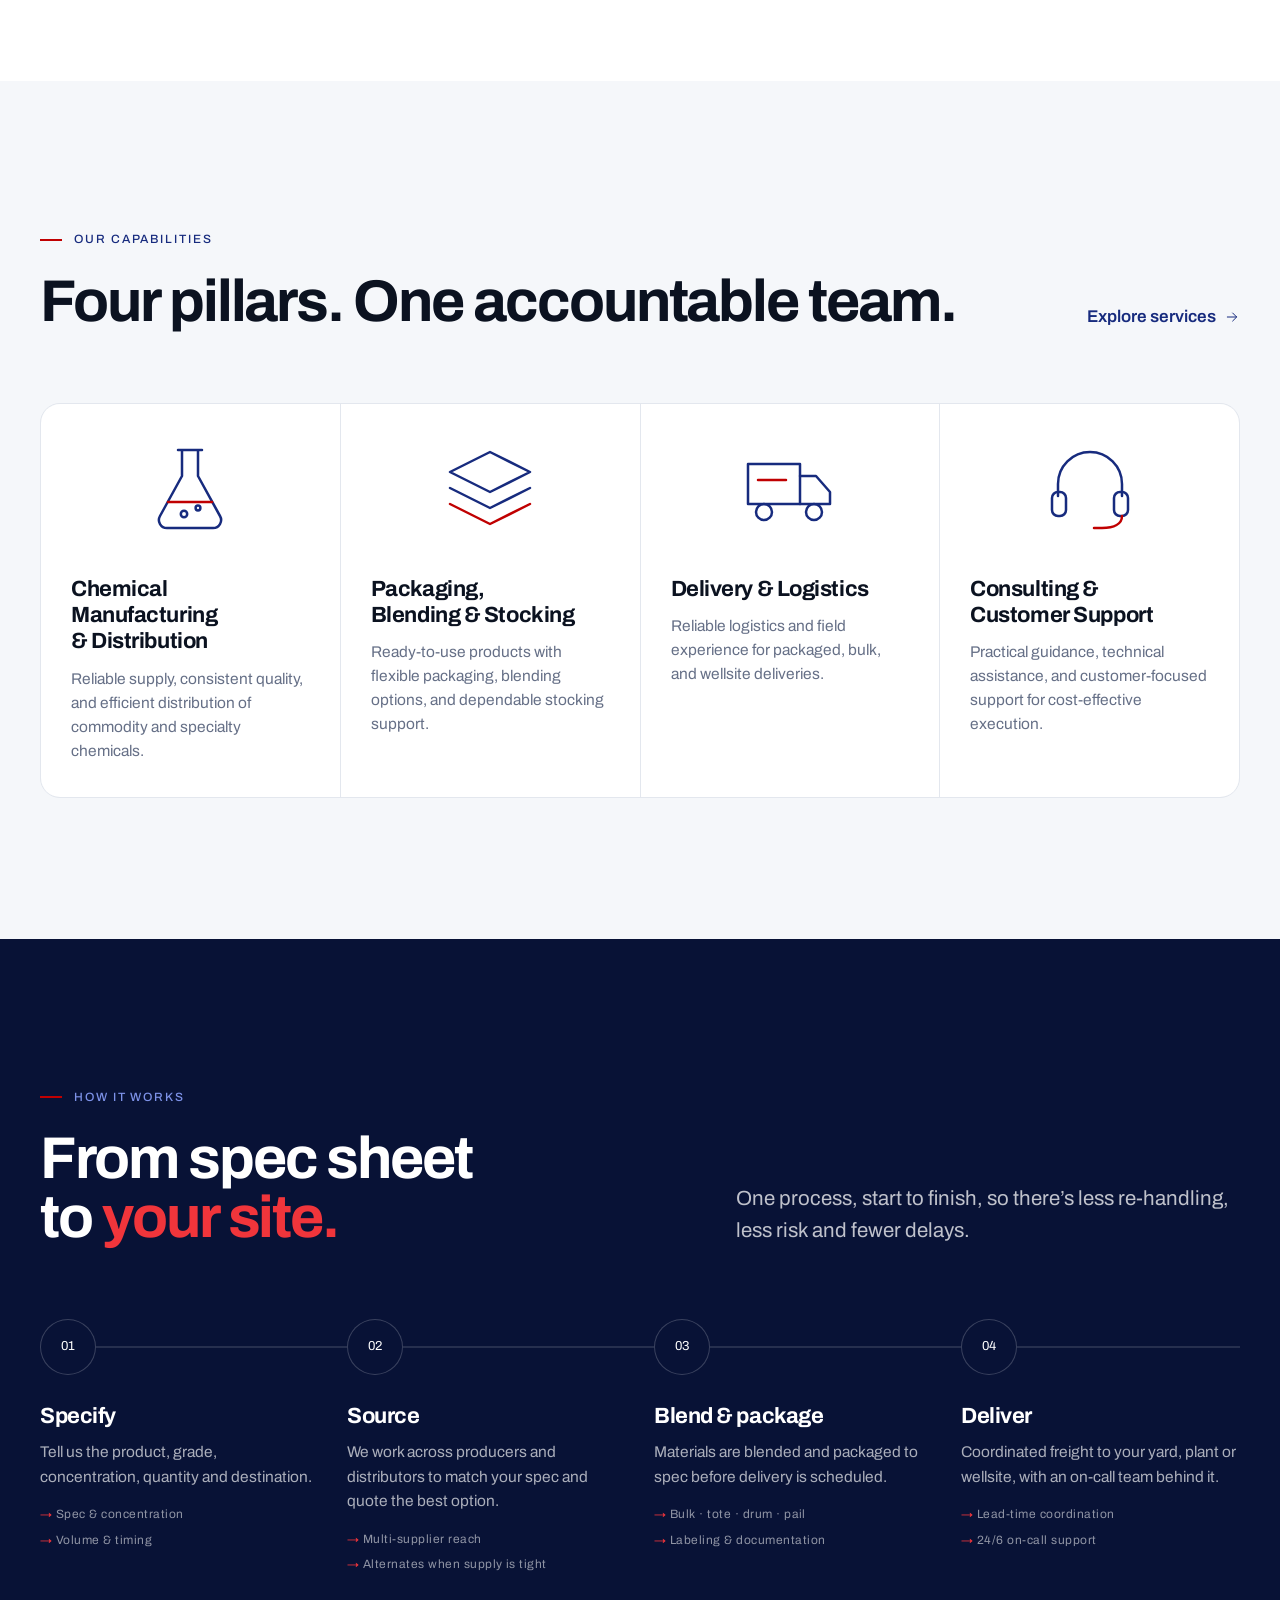
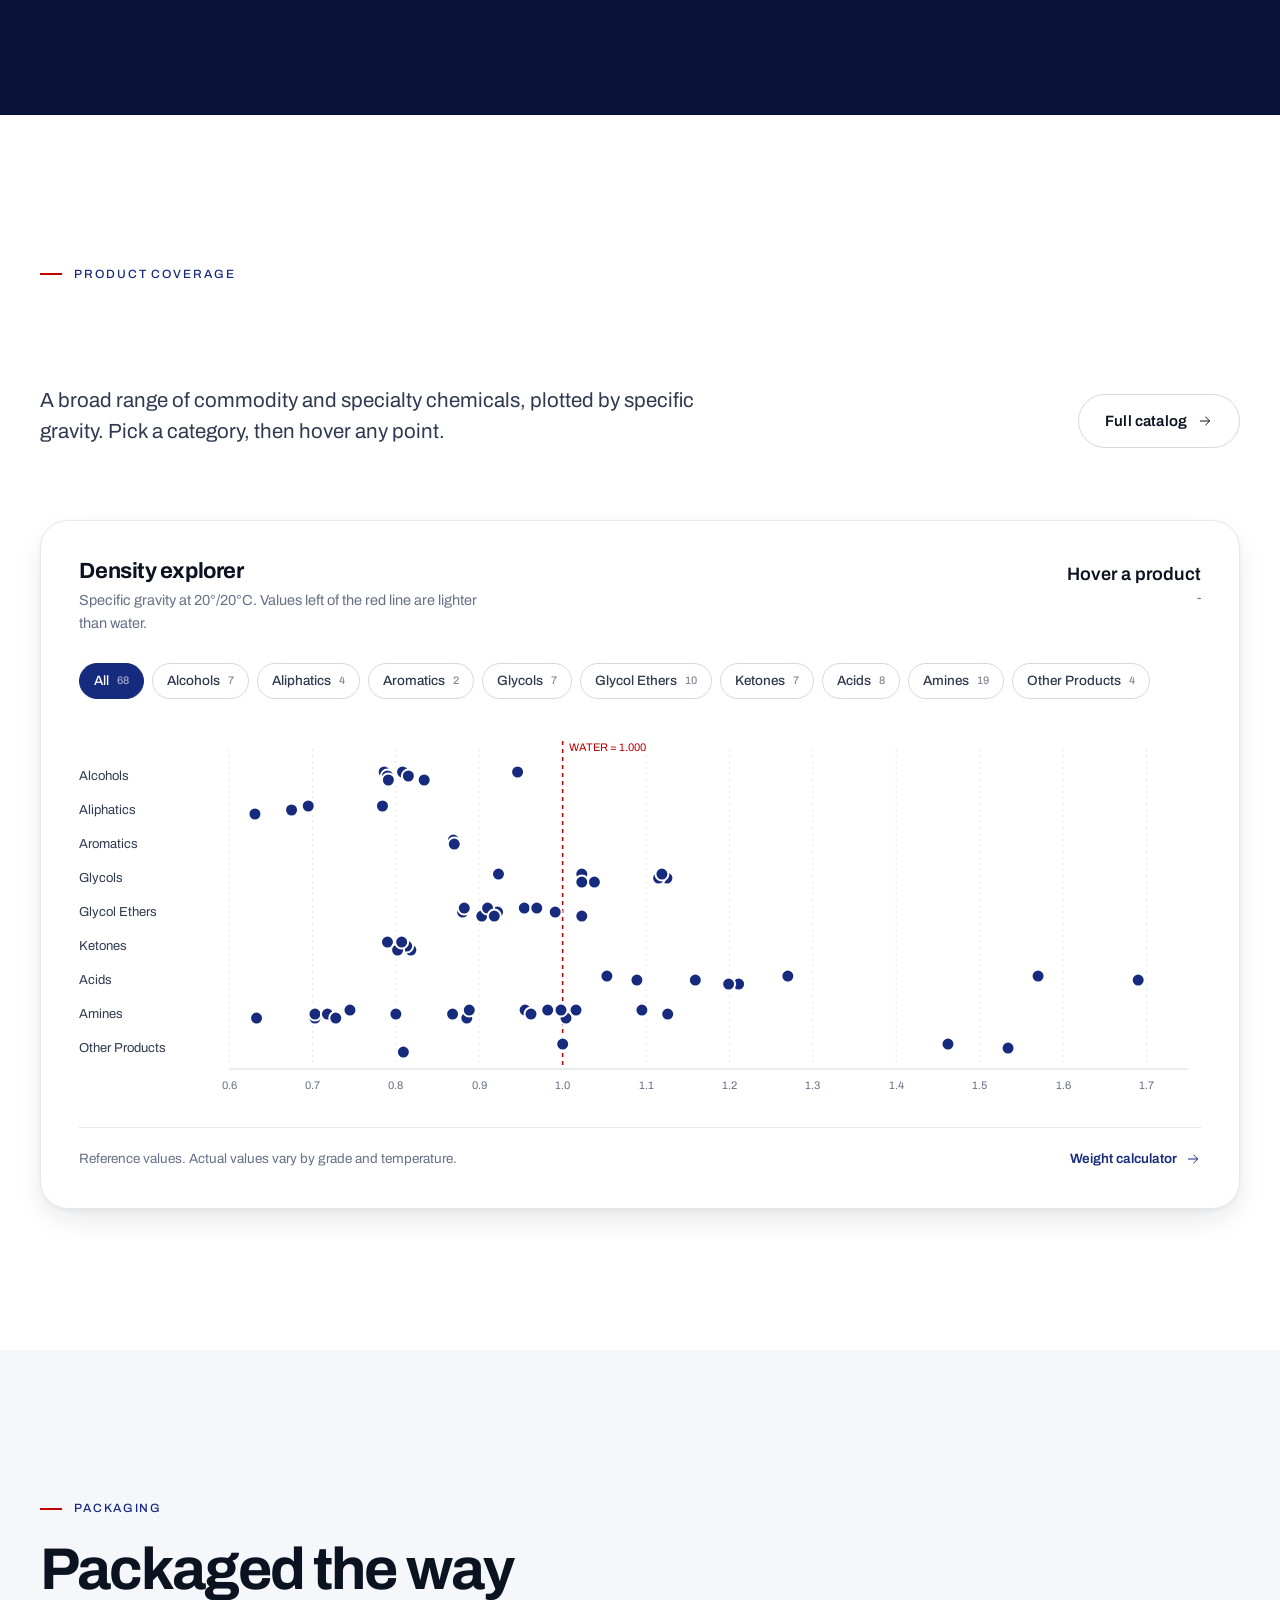
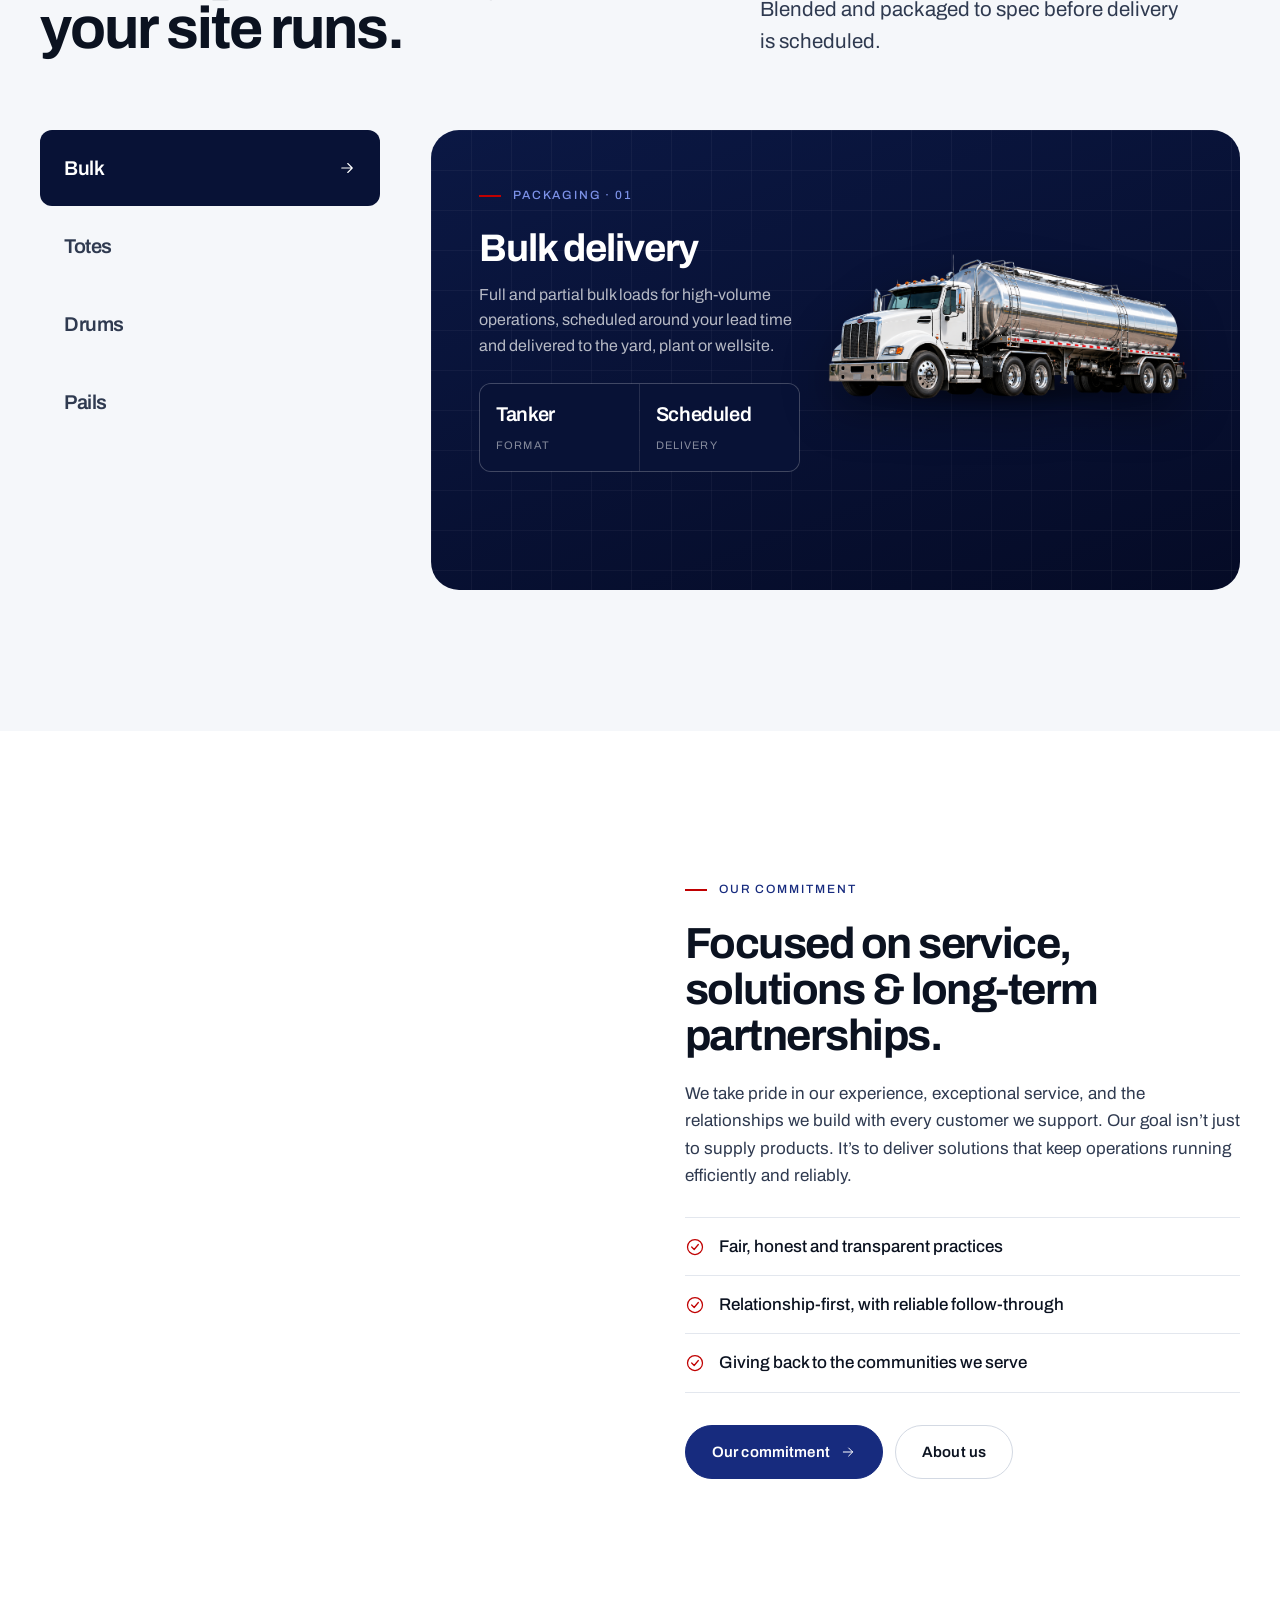
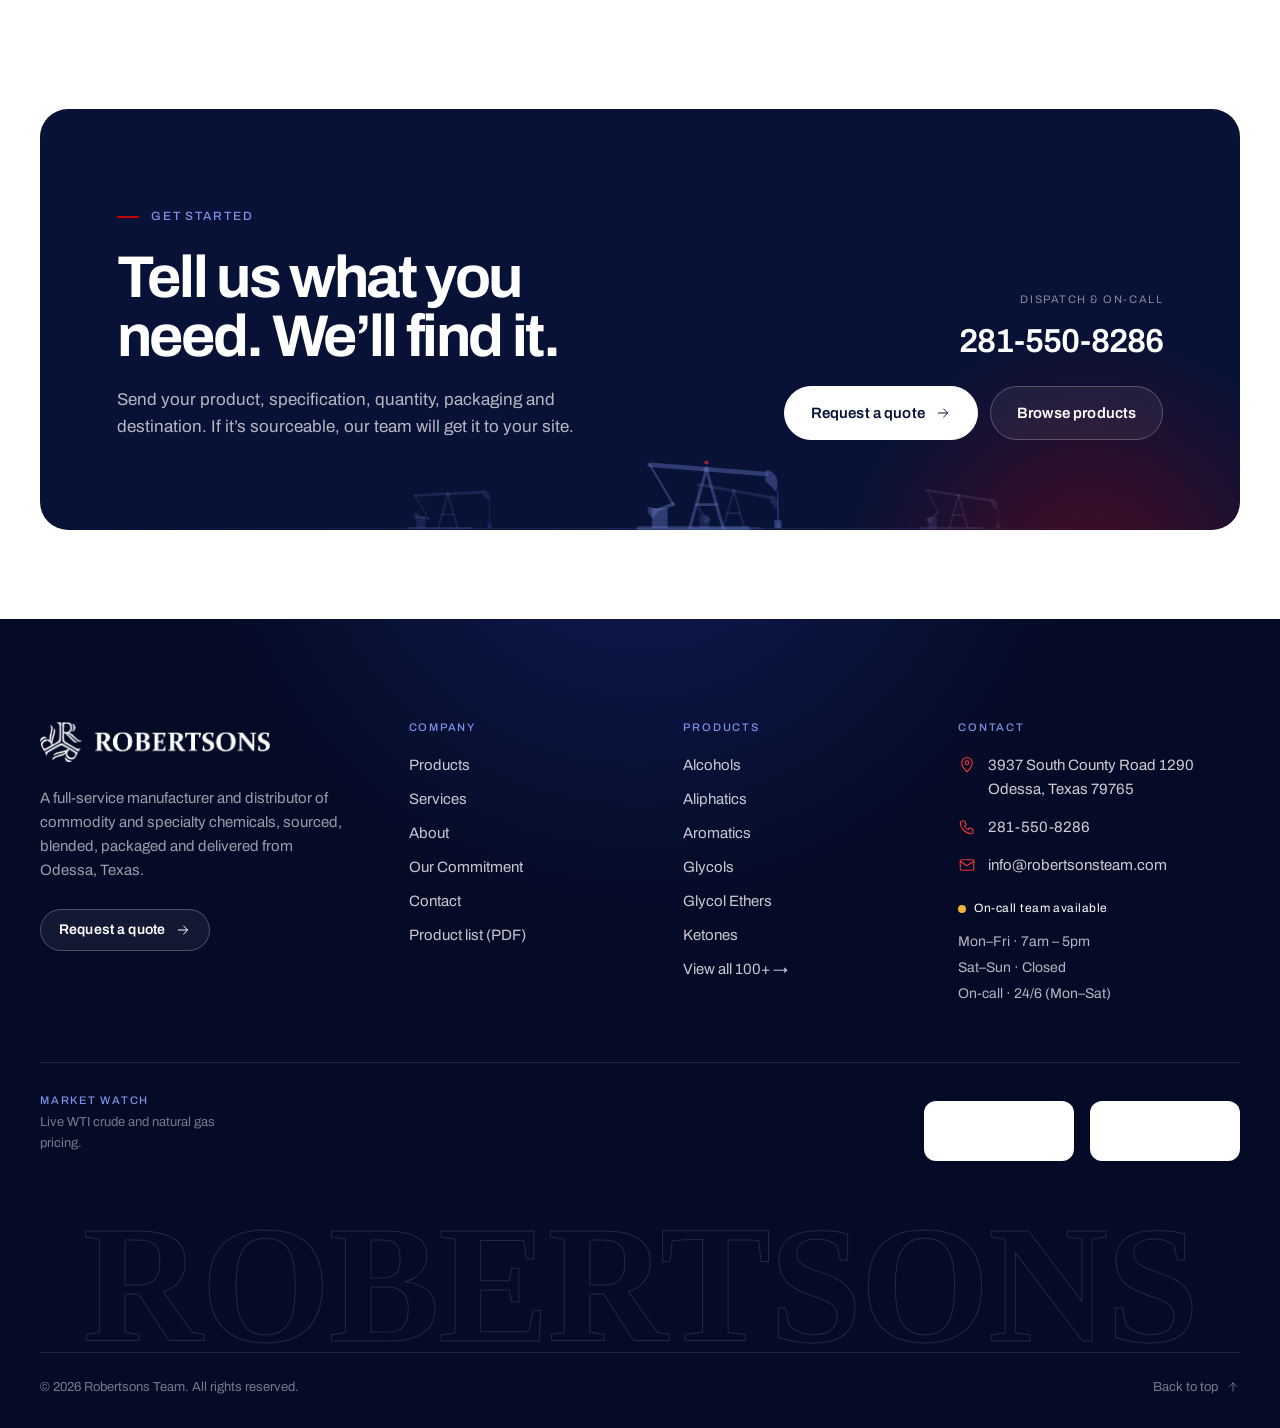
==== commit e518e761: "Formspree quote form, larger full-color partner logos, fix site.js - Quote form posts to Formspree i" ====
--- a/index.html
+++ b/index.html
@@ -9,7 +9,7 @@
 <meta property="og:title" content="Robertsons Team | Chemical Supply, Blending & Logistics · Odessa, TX"><meta property="og:description" content="Dependable commodity and specialty chemical supply for the Permian Basin. Bulk, tote, drum and pail, blended, packaged and delivered by Robertsons Team."><meta property="og:type" content="website">
 <link rel="icon" href="assets/img/logo-mark.png">
 <link rel="preconnect" href="https://fonts.googleapis.com"><link rel="preconnect" href="https://fonts.gstatic.com" crossorigin><link href="https://fonts.googleapis.com/css2?family=Archivo:wdth,wght@62..125,300..800&family=Tinos:wght@700&display=swap" rel="stylesheet">
-<link rel="stylesheet" href="assets/css/site.css?v=20261028b">
+<link rel="stylesheet" href="assets/css/site.css?v=20261028d">
 <script>document.documentElement.className="js";setTimeout(function(){document.documentElement.classList.add("is-ready")},2500);</script>
 </head><body>
 <a class="skip" href="#main">Skip to content</a>
@@ -168,7 +168,7 @@
   </div>
 </footer>
 <script src="assets/js/data.js?v=20261027"></script>
-<script src="assets/js/site.js?v=20261028"></script>
+<script src="assets/js/site.js?v=20261028b"></script>
 
 </body>
 </html>
--- a/assets/css/site.css
+++ b/assets/css/site.css
@@ -480,9 +480,9 @@
 .partners{display:grid;grid-template-columns:repeat(3,1fr);gap:20px}
 .partner{border:1px solid var(--line);border-radius:var(--r-lg);background:#fff;overflow:hidden;display:flex;flex-direction:column;transition:box-shadow .5s var(--ease),transform .5s var(--ease)}
 .partner:hover{box-shadow:var(--shadow-2);transform:translateY(-4px)}
-.partner .pl{height:200px;display:grid;place-items:center;background:var(--paper);border-bottom:1px solid var(--line);padding:30px}
-.partner .pl img{max-height:110px;width:auto;object-fit:contain;filter:grayscale(1);opacity:.85;transition:filter .5s,opacity .5s,transform .6s var(--ease)}
-.partner:hover .pl img{filter:none;opacity:1;transform:scale(1.04)}
+.partner .pl{height:240px;display:grid;place-items:center;background:var(--paper);border-bottom:1px solid var(--line);padding:22px}
+.partner .pl img{max-height:180px;max-width:100%;width:auto;object-fit:contain;transition:transform .6s var(--ease)}
+.partner:hover .pl img{transform:scale(1.04)}
 .partner .pb{padding:26px;display:flex;flex-direction:column;gap:10px;flex:1}
 .partner h3{font-size:19px;letter-spacing:-.015em}
 .partner p{color:var(--muted);font-size:15px;margin:0;flex:1}
@@ -737,4 +737,10 @@
 .pack-panel .pp-photo img{max-height:220px}
 .pack-panel:has(.pp-photo){grid-template-columns:1fr}
 }
-@media (prefers-reduced-motion:reduce){.pack-panel .pp-photo img{transition:none;transform:none;opacity:1}}+@media (prefers-reduced-motion:reduce){.pack-panel .pp-photo img{transition:none;transform:none;opacity:1}}
+/* quote form: sent / error states */
+.form-done{padding:28px 0 8px;outline:none}
+.form-done h3{margin:0 0 8px;font-size:clamp(22px,2.2vw,28px);letter-spacing:-.02em;color:var(--ink)}
+.form-done p{margin:0;color:var(--ink-2)}
+.form-done a,.form-err a{text-decoration:underline}
+.form-err{margin:14px 0 0;color:#B42318;font-size:15px}
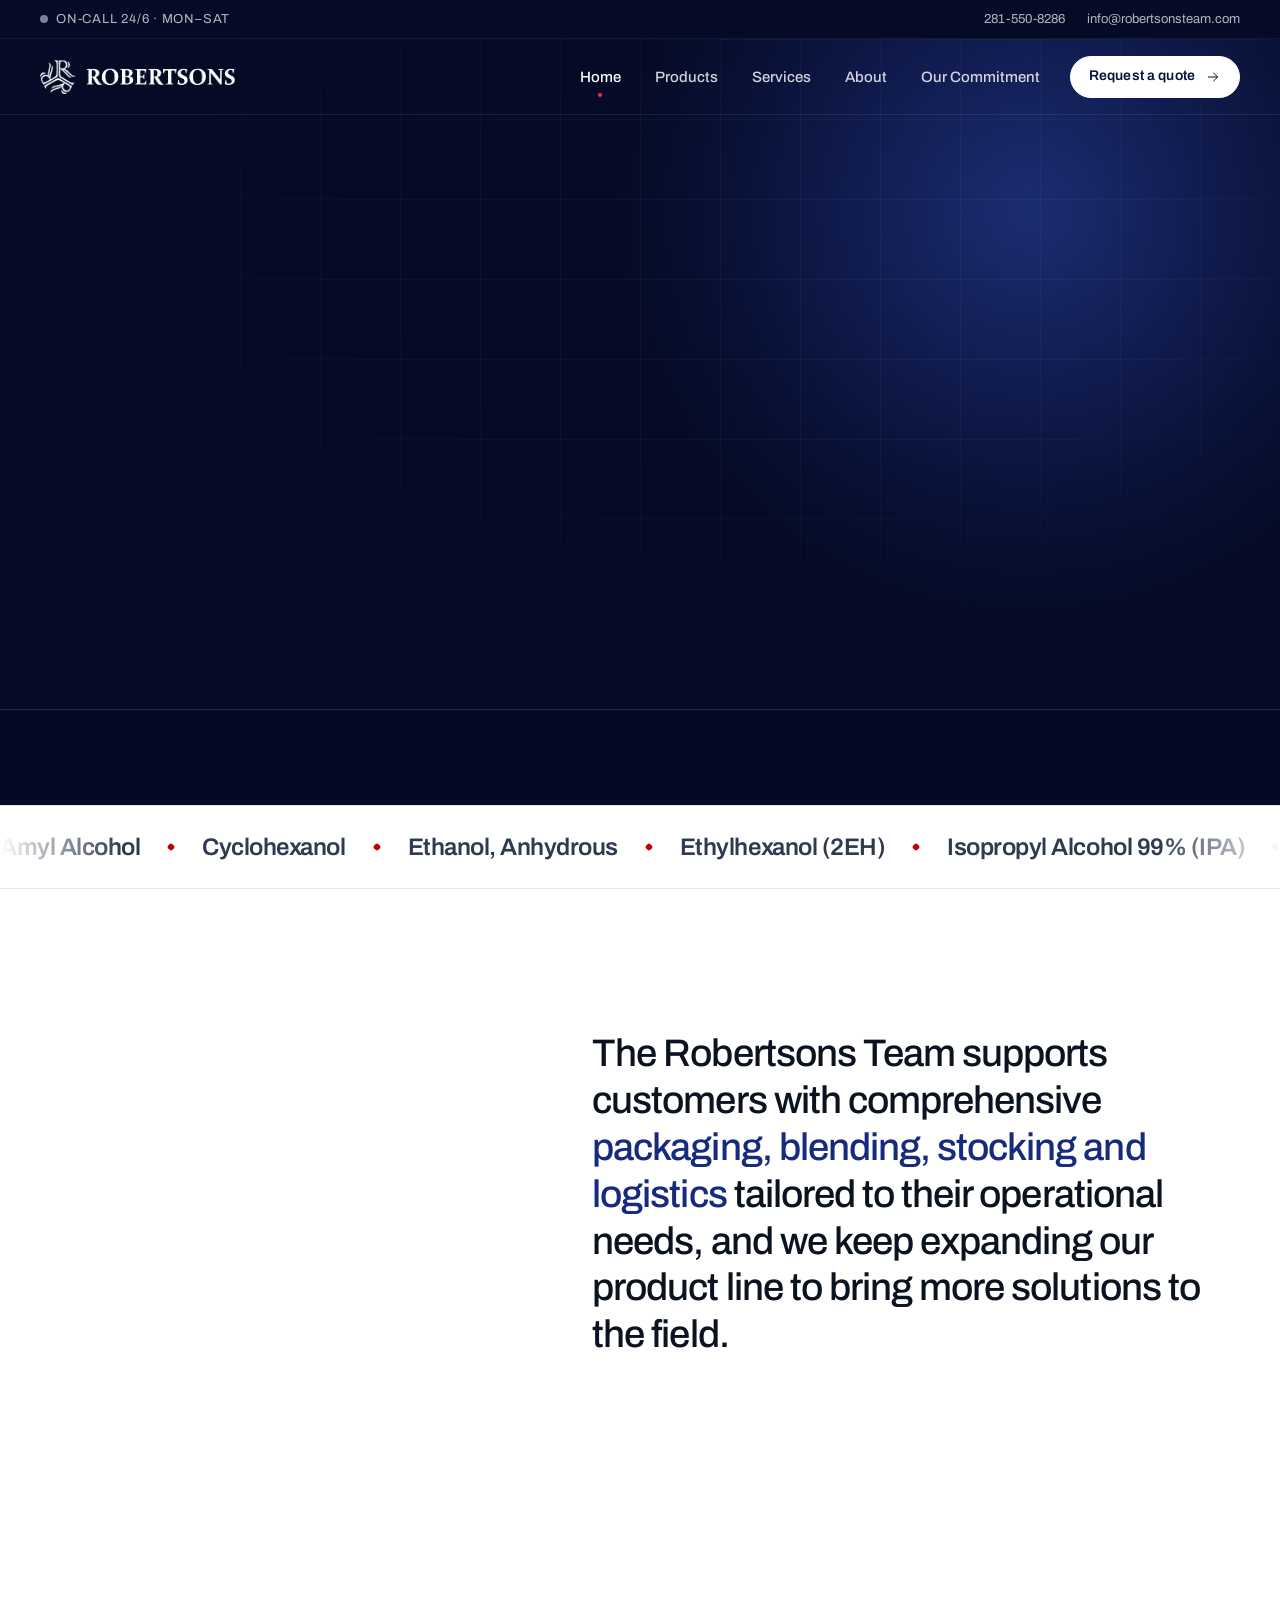
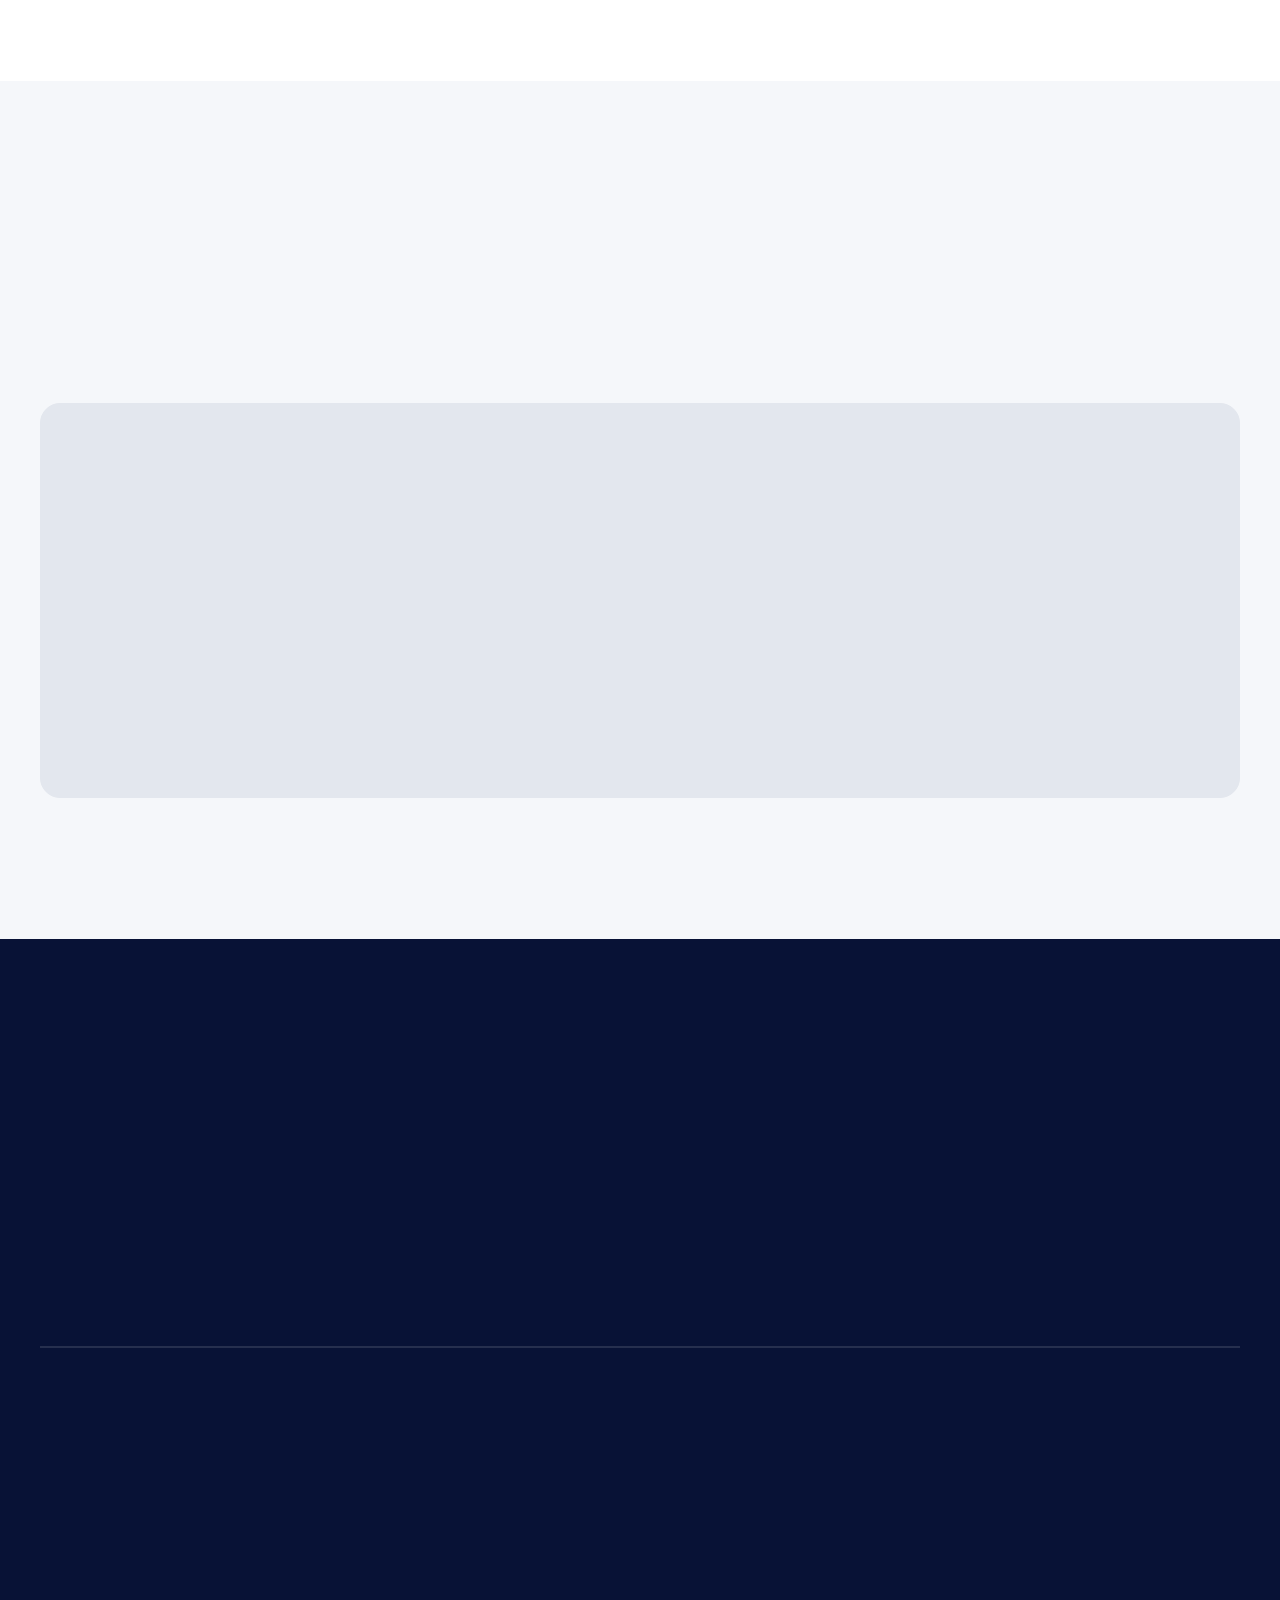
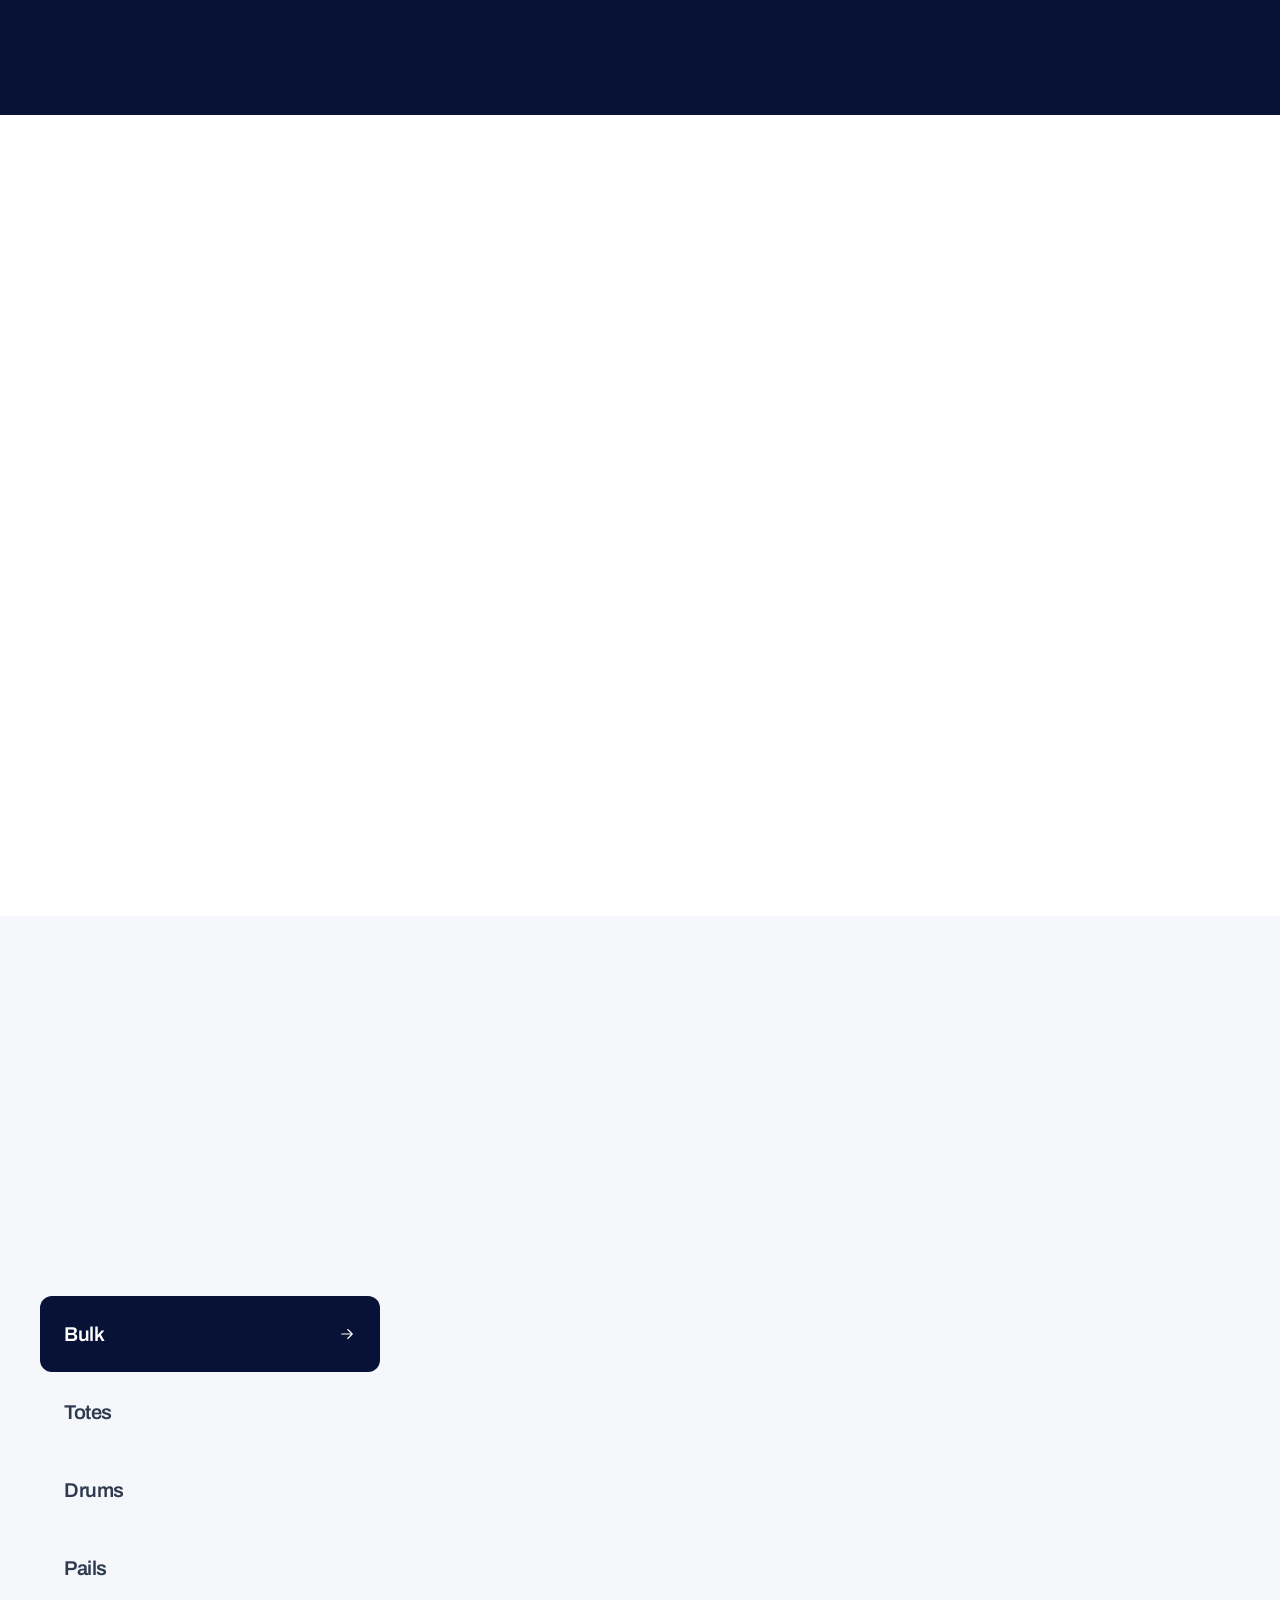
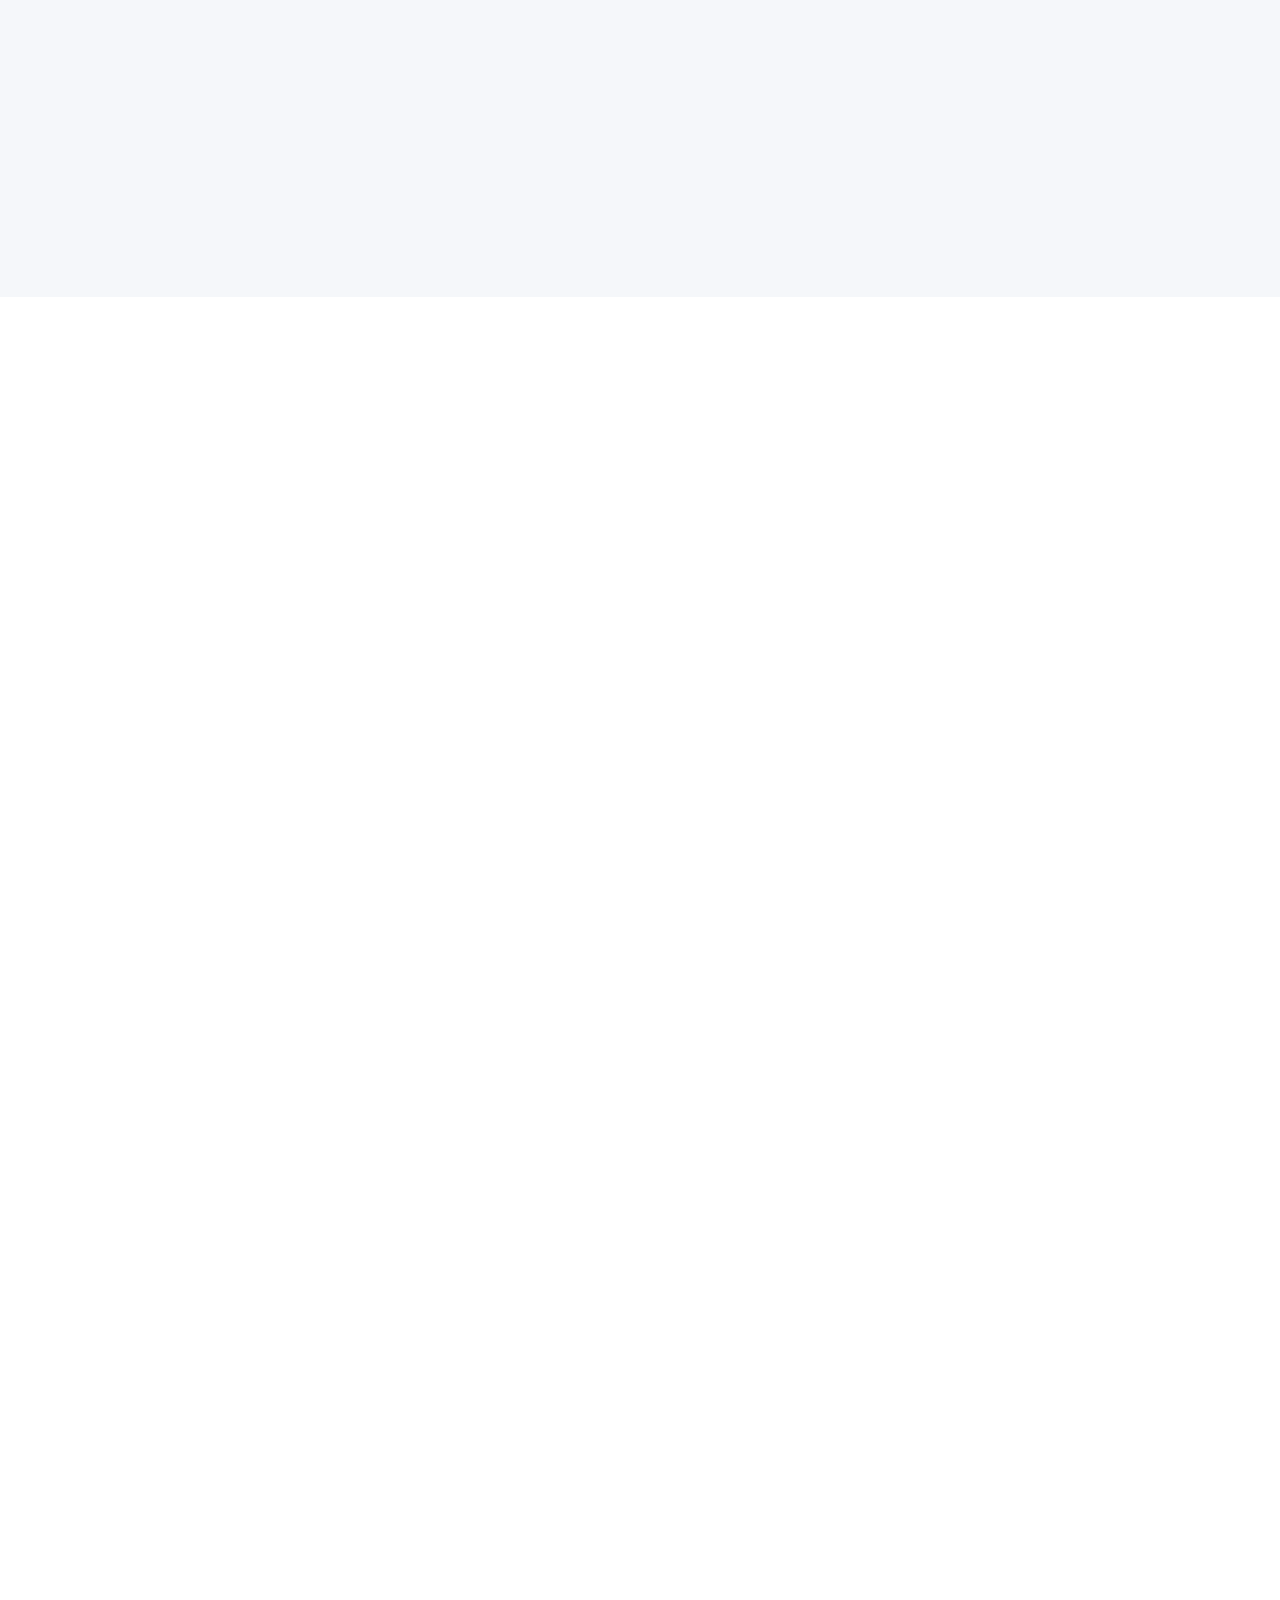
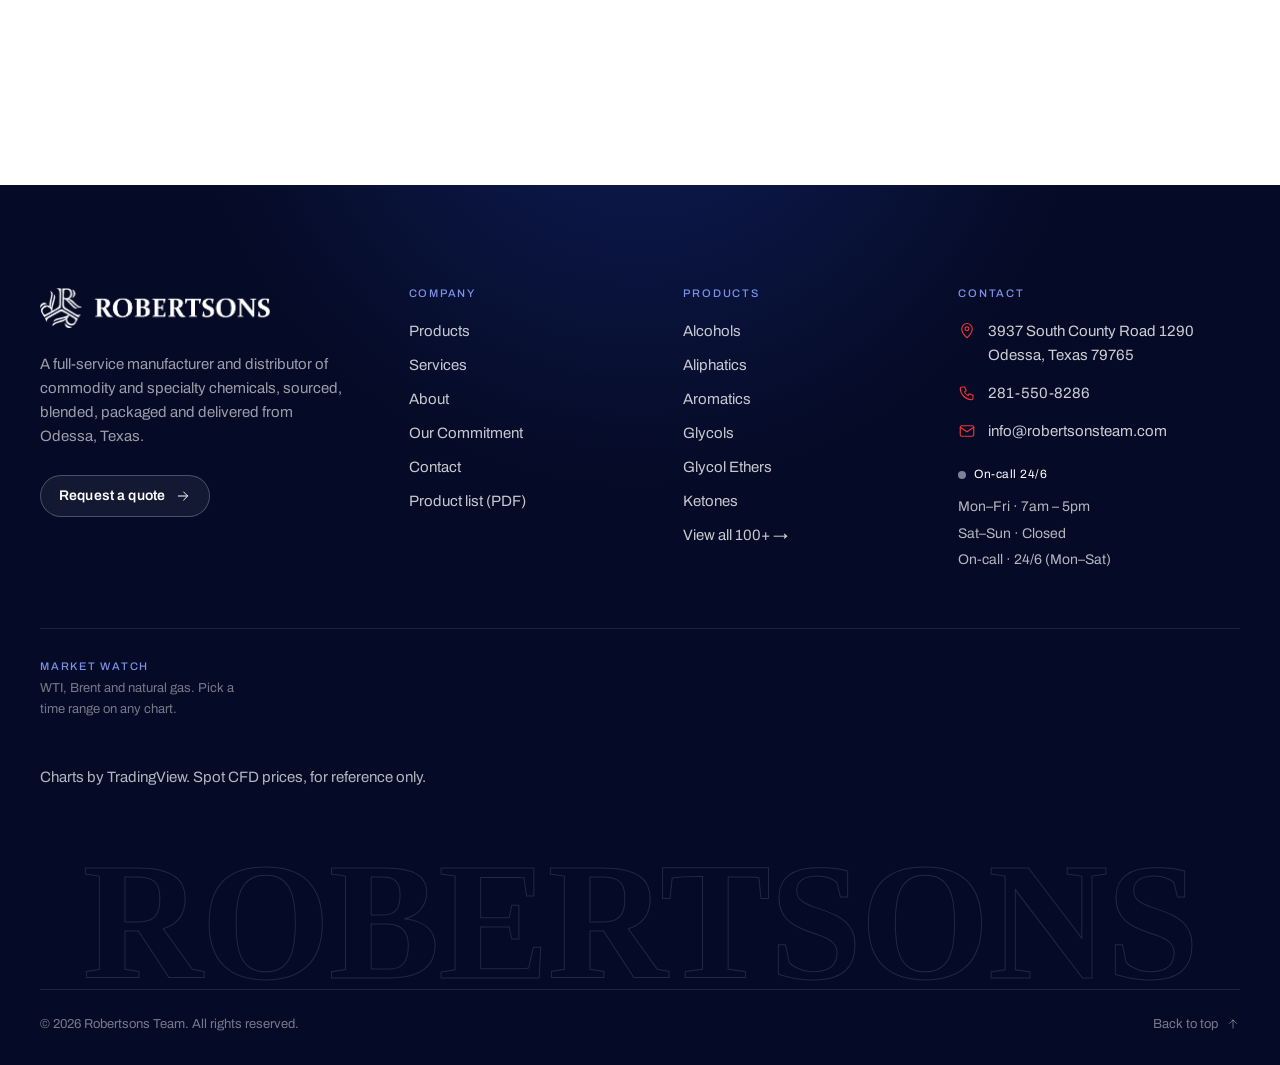
==== commit 1a18f509: "chart changes 11/10" ====
--- a/index.html
+++ b/index.html
@@ -9,7 +9,7 @@
 <meta property="og:title" content="Robertsons Team | Chemical Supply, Blending & Logistics · Odessa, TX"><meta property="og:description" content="Dependable commodity and specialty chemical supply for the Permian Basin. Bulk, tote, drum and pail, blended, packaged and delivered by Robertsons Team."><meta property="og:type" content="website">
 <link rel="icon" href="assets/img/logo-mark.png">
 <link rel="preconnect" href="https://fonts.googleapis.com"><link rel="preconnect" href="https://fonts.gstatic.com" crossorigin><link href="https://fonts.googleapis.com/css2?family=Archivo:wdth,wght@62..125,300..800&family=Tinos:wght@700&display=swap" rel="stylesheet">
-<link rel="stylesheet" href="assets/css/site.css?v=20261028d">
+<link rel="stylesheet" href="assets/css/site.css?v=20261110">
 <script>document.documentElement.className="js";setTimeout(function(){document.documentElement.classList.add("is-ready")},2500);</script>
 </head><body>
 <a class="skip" href="#main">Skip to content</a>
@@ -157,11 +157,13 @@
       </div>
     </div>
     <div class="f-market">
-      <div><h4>Market watch</h4><p class="mk-note">Live WTI crude and natural gas pricing.</p></div>
-      <div class="f-widgets">
-        <div class="f-widget"><script src="https://www.oil-price.net/TABLE2/gen.php?lang=en"></script><noscript>To get the WTI <a href="http://www.oil-price.net/dashboard.php?lang=en#TABLE2">oil price</a>, please enable Javascript.</noscript></div>
-        <div class="f-widget"><script src="https://www.oil-price.net/widgets/natural_gas_large/gen.php?lang=en"></script><noscript>To get the <a href="http://www.oil-price.net">natural gas price</a>, please enable Javascript.</noscript></div>
+      <div class="f-market-head"><h4>Market watch</h4><p class="mk-note">WTI, Brent and natural gas. Pick a time range on any chart.</p></div>
+      <div class="f-charts">
+        <div class="f-chart"><div class="tradingview-widget-container"><div class="tradingview-widget-container__widget"></div><script type="text/javascript" src="https://s3.tradingview.com/external-embedding/embed-widget-symbol-overview.js" async>{"symbols": [["WTI Crude", "OANDA:WTICOUSD|1M"]], "chartOnly": false, "width": "100%", "height": "100%", "autosize": true, "locale": "en", "colorTheme": "dark", "isTransparent": false, "backgroundColor": "#081236", "gridLineColor": "rgba(255, 255, 255, 0.06)", "fontColor": "rgba(255, 255, 255, 0.72)", "fontFamily": "Archivo, -apple-system, Segoe UI, sans-serif", "fontSize": "10", "showVolume": false, "showMA": false, "hideDateRanges": false, "hideMarketStatus": false, "hideSymbolLogo": true, "scalePosition": "right", "scaleMode": "Normal", "noTimeScale": false, "valuesTracking": "1", "changeMode": "price-and-percent", "chartType": "area", "lineWidth": 2, "lineType": 0, "lineColor": "#7D92E8", "topColor": "rgba(125, 146, 232, 0.28)", "bottomColor": "rgba(125, 146, 232, 0)", "dateRanges": ["1d|1", "1m|30", "3m|60", "12m|1D", "60m|1W", "all|1M"]}</script></div></div>
+        <div class="f-chart"><div class="tradingview-widget-container"><div class="tradingview-widget-container__widget"></div><script type="text/javascript" src="https://s3.tradingview.com/external-embedding/embed-widget-symbol-overview.js" async>{"symbols": [["Brent Crude", "OANDA:BCOUSD|1M"]], "chartOnly": false, "width": "100%", "height": "100%", "autosize": true, "locale": "en", "colorTheme": "dark", "isTransparent": false, "backgroundColor": "#081236", "gridLineColor": "rgba(255, 255, 255, 0.06)", "fontColor": "rgba(255, 255, 255, 0.72)", "fontFamily": "Archivo, -apple-system, Segoe UI, sans-serif", "fontSize": "10", "showVolume": false, "showMA": false, "hideDateRanges": false, "hideMarketStatus": false, "hideSymbolLogo": true, "scalePosition": "right", "scaleMode": "Normal", "noTimeScale": false, "valuesTracking": "1", "changeMode": "price-and-percent", "chartType": "area", "lineWidth": 2, "lineType": 0, "lineColor": "#7D92E8", "topColor": "rgba(125, 146, 232, 0.28)", "bottomColor": "rgba(125, 146, 232, 0)", "dateRanges": ["1d|1", "1m|30", "3m|60", "12m|1D", "60m|1W", "all|1M"]}</script></div></div>
+        <div class="f-chart"><div class="tradingview-widget-container"><div class="tradingview-widget-container__widget"></div><script type="text/javascript" src="https://s3.tradingview.com/external-embedding/embed-widget-symbol-overview.js" async>{"symbols": [["Natural Gas", "OANDA:NATGASUSD|1M"]], "chartOnly": false, "width": "100%", "height": "100%", "autosize": true, "locale": "en", "colorTheme": "dark", "isTransparent": false, "backgroundColor": "#081236", "gridLineColor": "rgba(255, 255, 255, 0.06)", "fontColor": "rgba(255, 255, 255, 0.72)", "fontFamily": "Archivo, -apple-system, Segoe UI, sans-serif", "fontSize": "10", "showVolume": false, "showMA": false, "hideDateRanges": false, "hideMarketStatus": false, "hideSymbolLogo": true, "scalePosition": "right", "scaleMode": "Normal", "noTimeScale": false, "valuesTracking": "1", "changeMode": "price-and-percent", "chartType": "area", "lineWidth": 2, "lineType": 0, "lineColor": "#7D92E8", "topColor": "rgba(125, 146, 232, 0.28)", "bottomColor": "rgba(125, 146, 232, 0)", "dateRanges": ["1d|1", "1m|30", "3m|60", "12m|1D", "60m|1W", "all|1M"]}</script></div></div>
       </div>
+      <p class="tv-credit">Charts by <a href="https://www.tradingview.com/" rel="noopener nofollow" target="_blank">TradingView</a>. Spot CFD prices, for reference only.</p>
     </div>
     <div class="f-big" aria-hidden="true">ROBERTSONS</div>
     <div class="f-bottom"><span>© <span data-year>2026</span> Robertsons Team. All rights reserved.</span><a class="to-top" href="#main">Back to top <svg viewBox="0 0 24 24" class="ico" aria-hidden="true"><path d="M12 19V5M6 11l6-6 6 6"/></svg></a></div>
